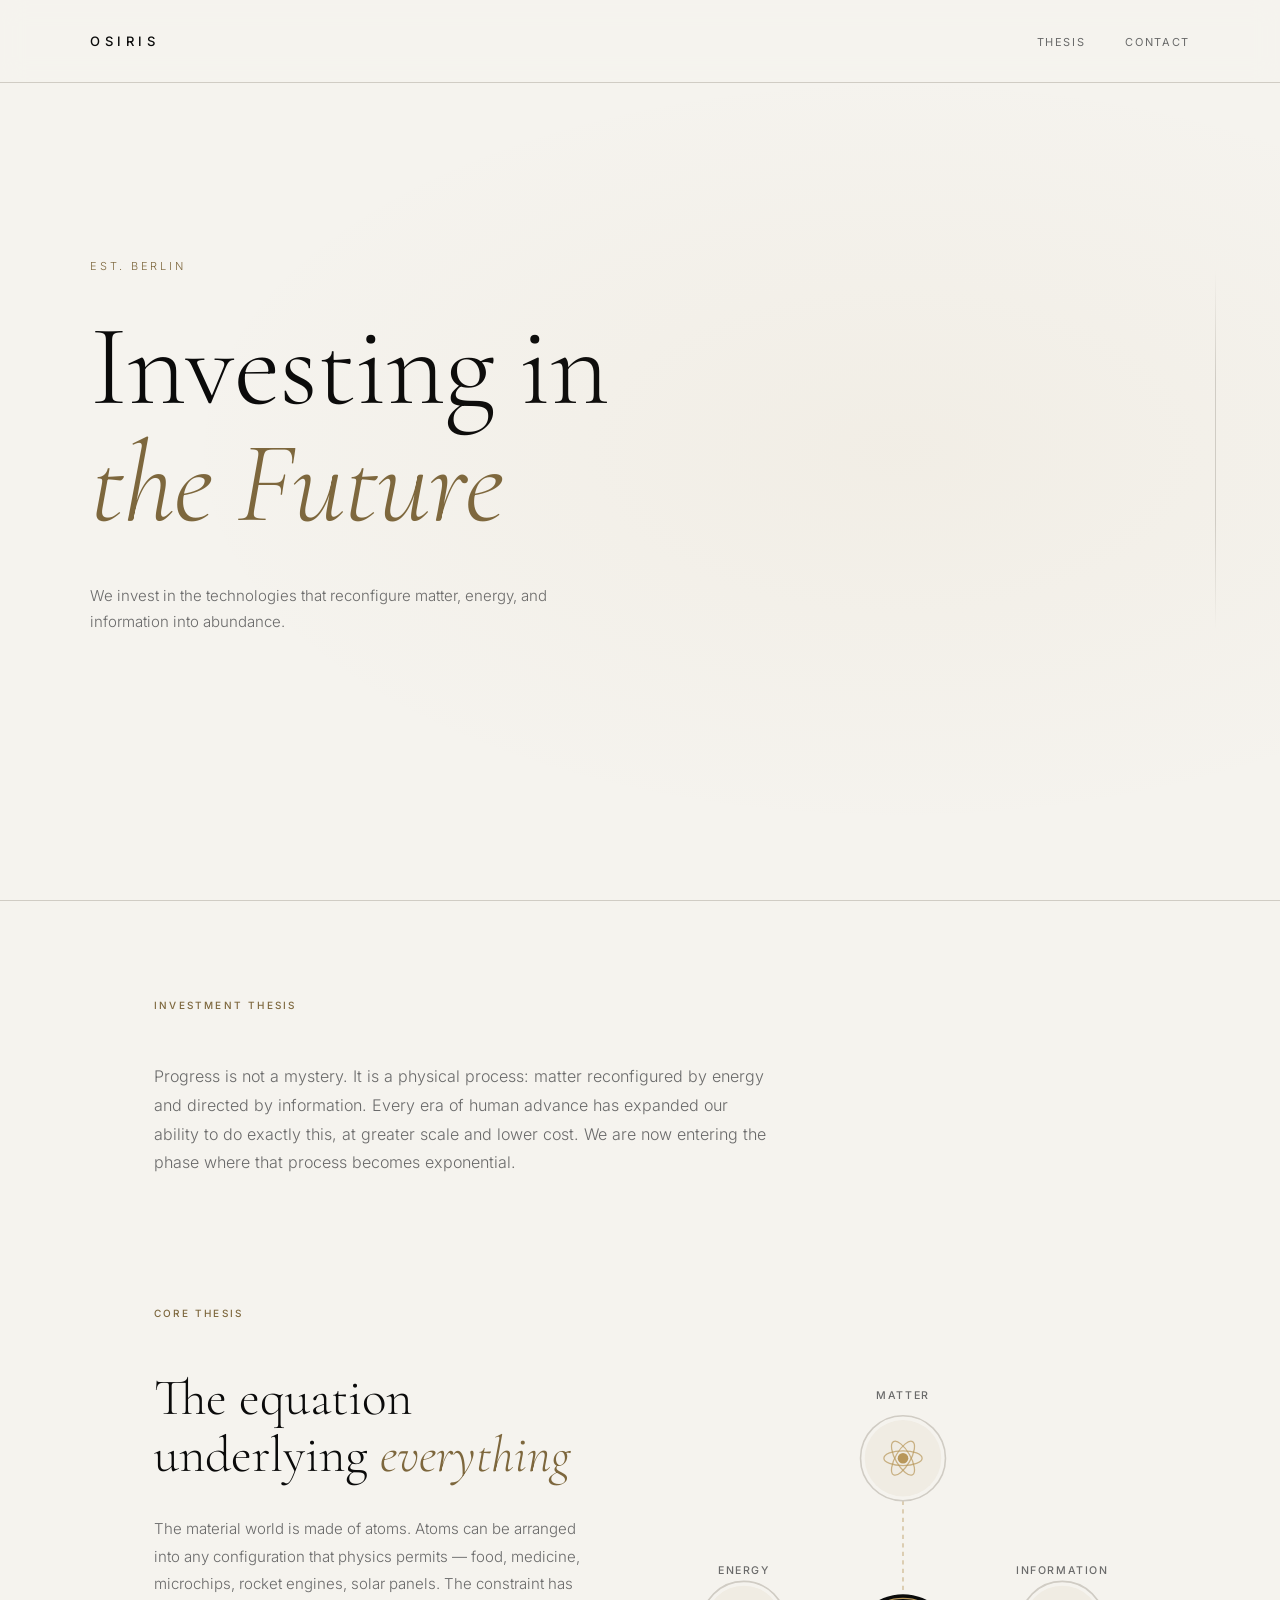
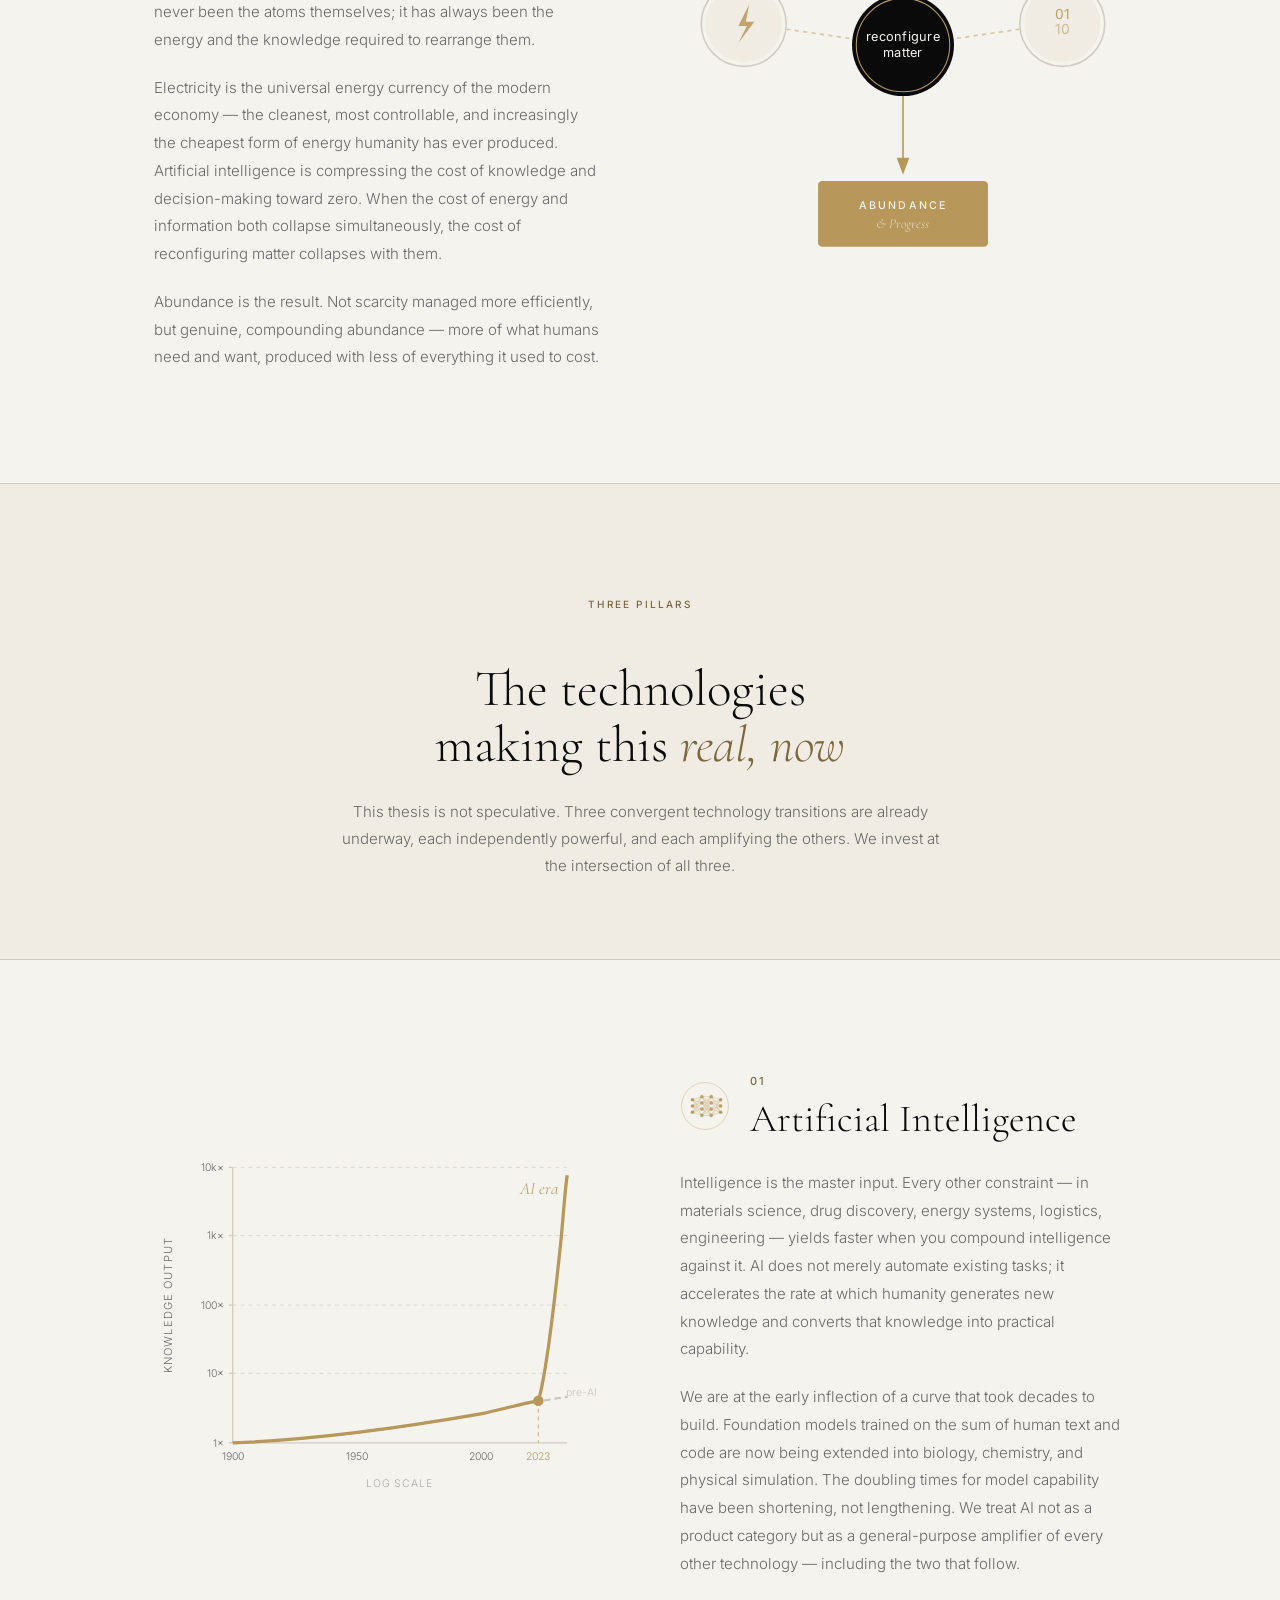
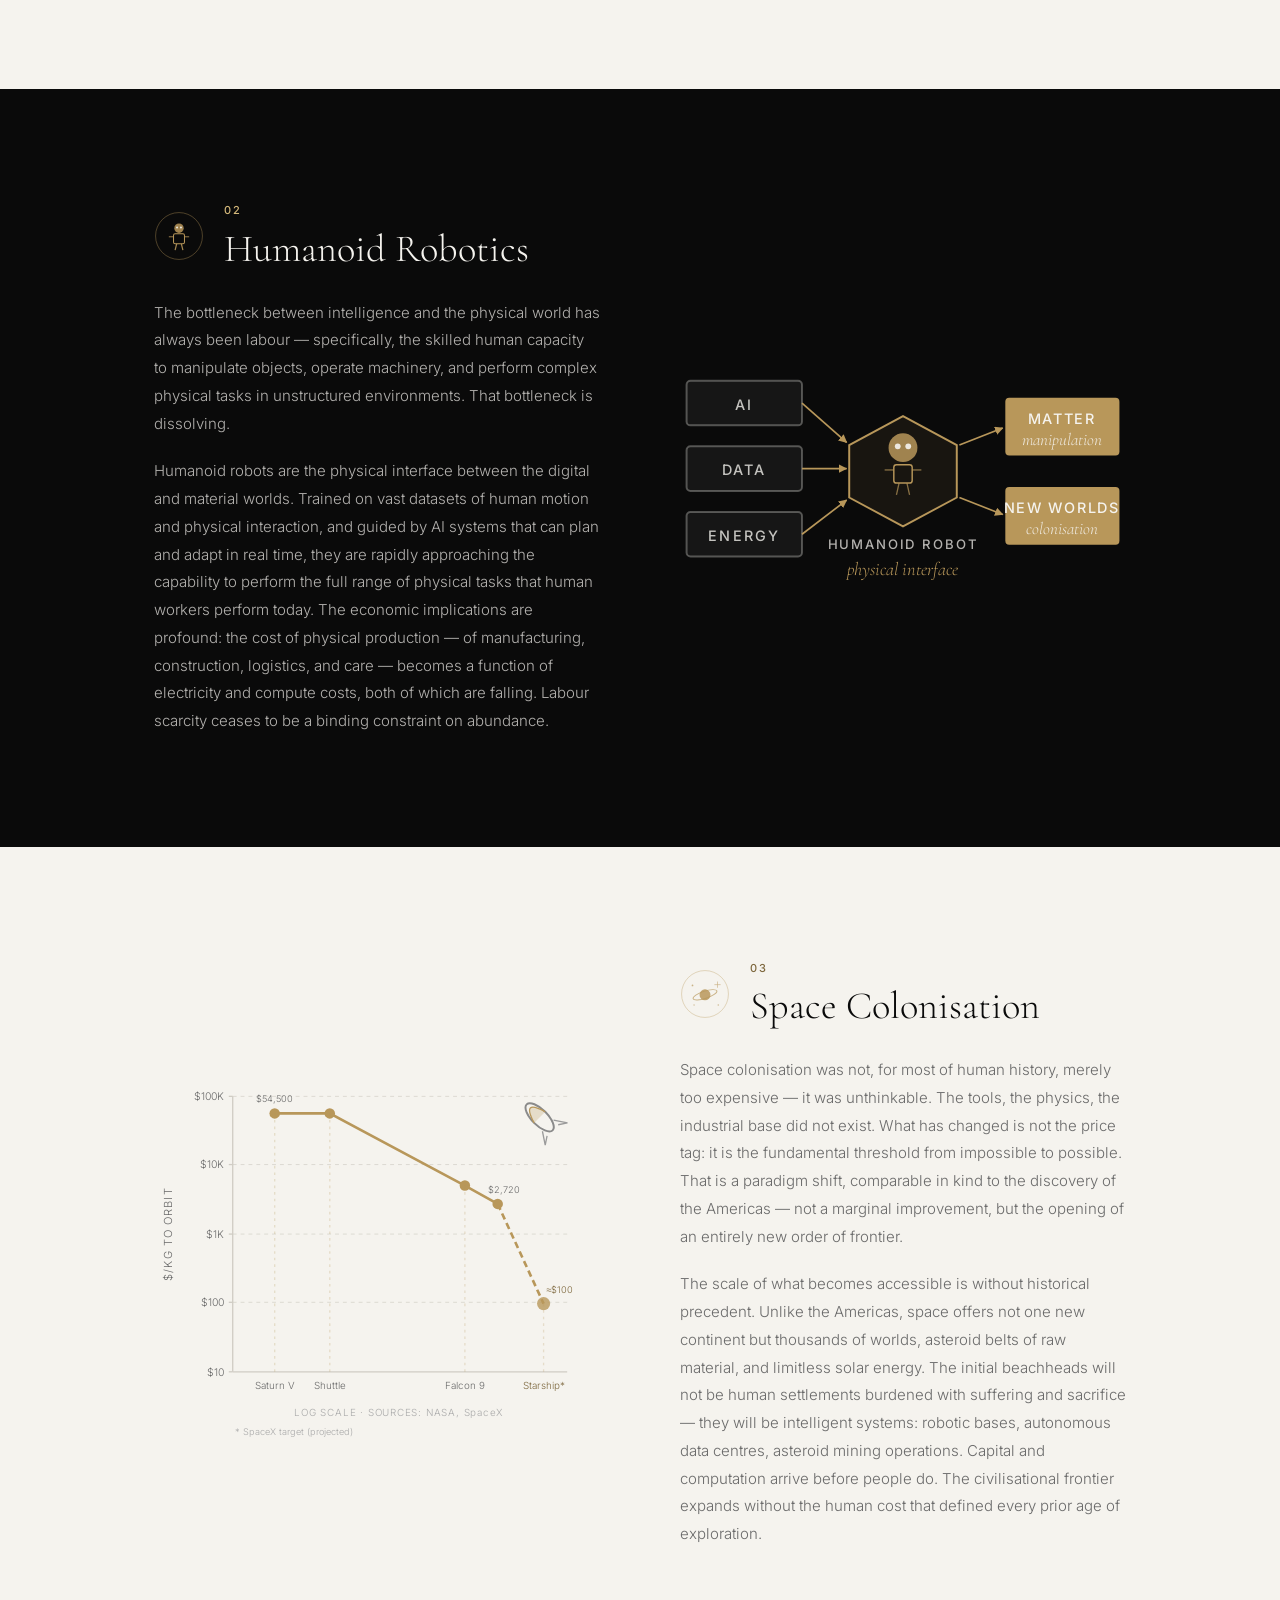
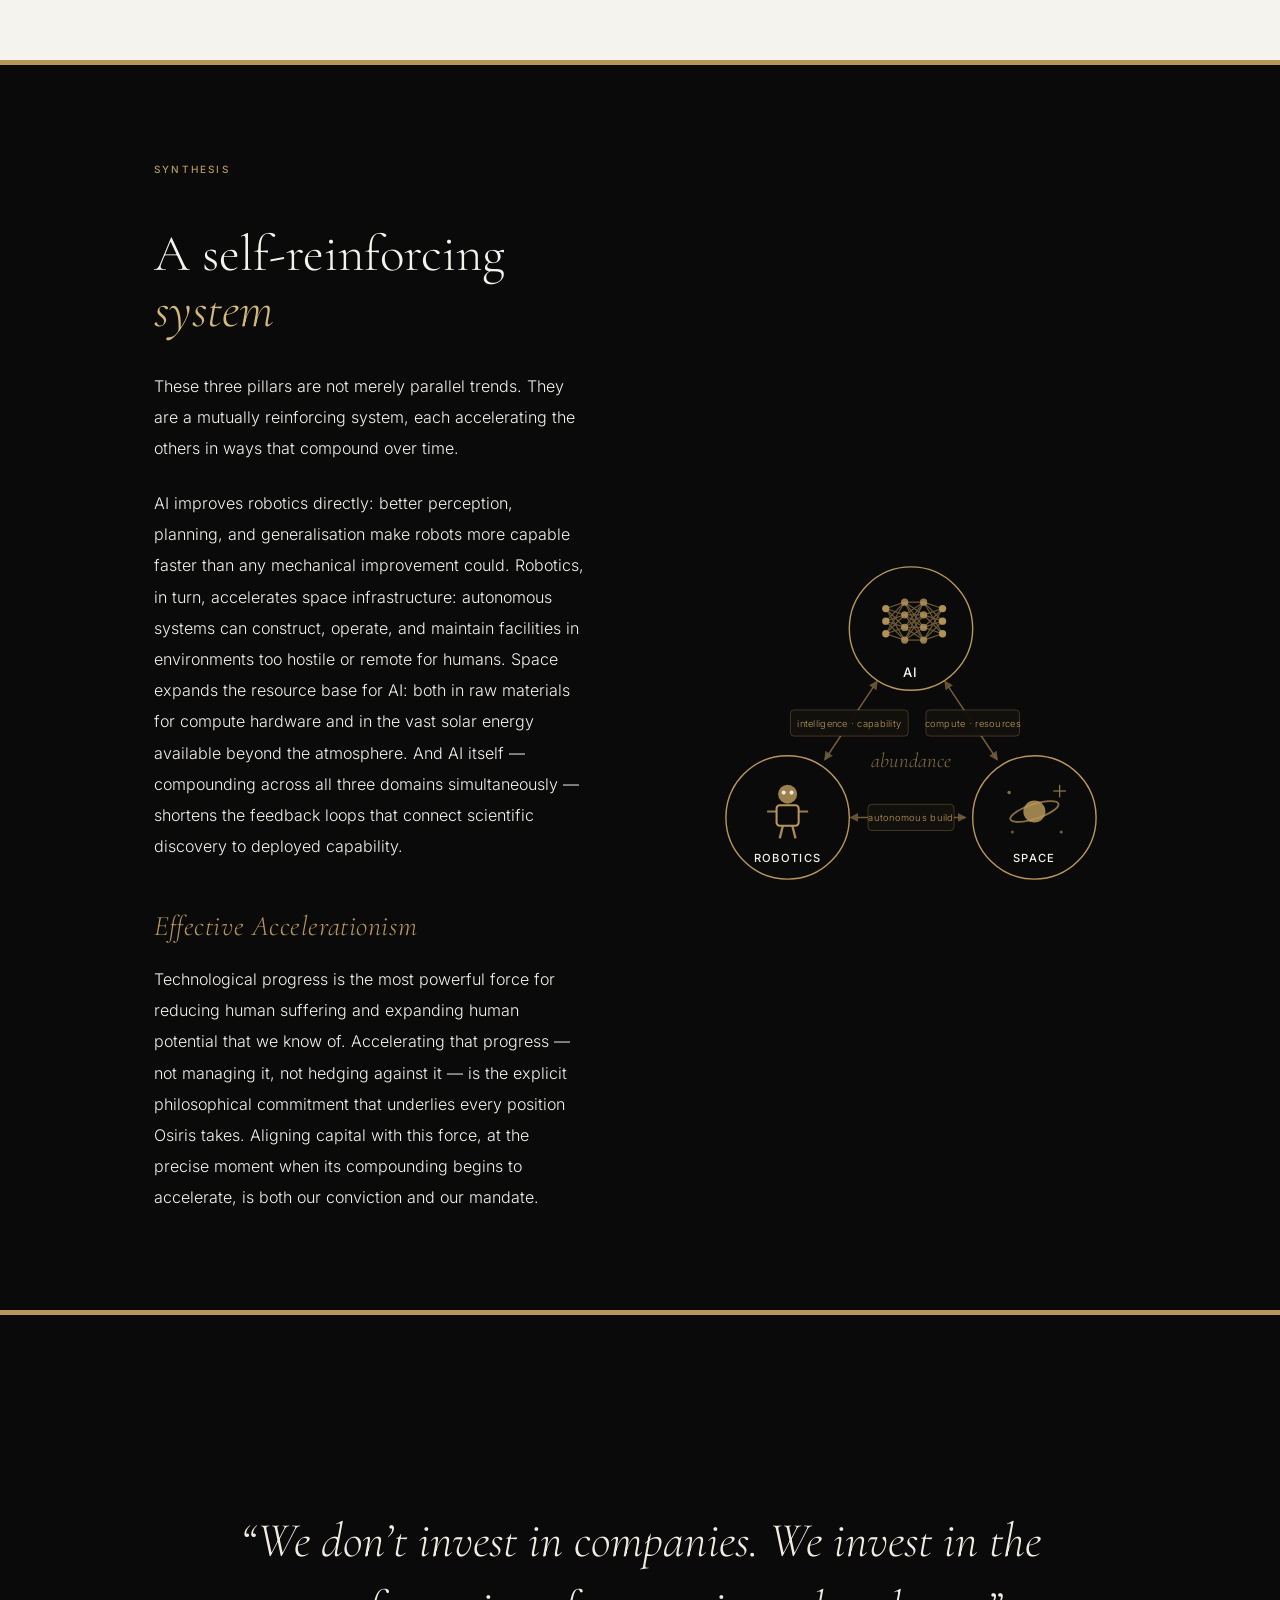
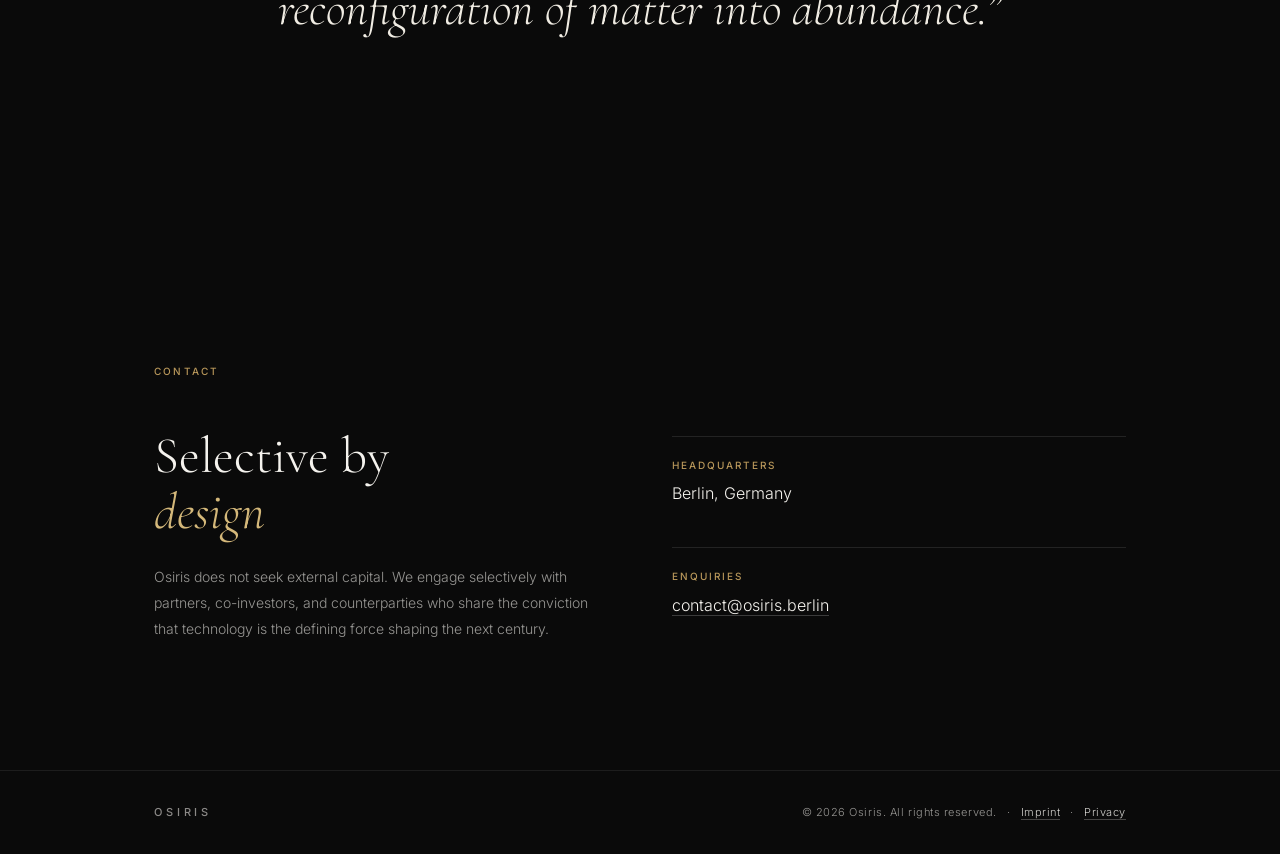
==== index.html @ e2f1dd99 "DRY synthesis/emblem glyphs into shared <symbol>s; gold synthesis content - Define the AI-net, robot" ====
<!DOCTYPE html>
<html lang="en">
<head>
  <meta charset="UTF-8" />
  <meta name="viewport" content="width=device-width, initial-scale=1.0" />
  <title>Osiris — Investing in the Future</title>
  <meta name="description" content="Osiris is a holding company investing in the future of artificial intelligence, space colonisation, and humanoid robotics." />
  <link rel="canonical" href="https://osiris.berlin/" />

  <!-- Social share card (Open Graph + Twitter) -->
  <meta property="og:type" content="website" />
  <meta property="og:site_name" content="Osiris" />
  <meta property="og:title" content="Osiris — Investing in the Future" />
  <meta property="og:description" content="A Berlin holding company investing in the future of artificial intelligence, space colonisation, and humanoid robotics." />
  <meta property="og:url" content="https://osiris.berlin/" />
  <meta property="og:image" content="https://osiris.berlin/og-image.png" />
  <meta property="og:image:width" content="1200" />
  <meta property="og:image:height" content="630" />
  <meta property="og:image:alt" content="Osiris" />
  <meta name="twitter:card" content="summary_large_image" />
  <meta name="twitter:title" content="Osiris — Investing in the Future" />
  <meta name="twitter:description" content="A Berlin holding company investing in the future of artificial intelligence, space colonisation, and humanoid robotics." />
  <meta name="twitter:image" content="https://osiris.berlin/og-image.png" />

  <link rel="preload" as="font" type="font/woff2" href="/fonts/inter-300-normal-latin.woff2" crossorigin />
  <link rel="preload" as="font" type="font/woff2" href="/fonts/cormorant-garamond-300-normal-latin.woff2" crossorigin />
  <link rel="preload" as="font" type="font/woff2" href="/fonts/cormorant-garamond-300-italic-latin.woff2" crossorigin />
  <link rel="stylesheet" href="/fonts.css" />
  <link rel="icon" href="/favicon.ico" sizes="any" />
  <link rel="icon" type="image/png" sizes="32x32" href="/favicon-32x32.png" />
  <link rel="icon" type="image/png" sizes="16x16" href="/favicon-16x16.png" />
  <link rel="apple-touch-icon" href="/apple-touch-icon.png" />
  <link rel="manifest" href="/site.webmanifest" />
  <meta name="theme-color" content="#f5f3ee" />
  <link rel="stylesheet" href="style.css" />
  <link rel="stylesheet" href="thesis.css" />
  <noscript>
    <style>.reveal { opacity: 1 !important; transform: none !important; }</style>
  </noscript>

  <script type="application/ld+json">
  {
    "@context": "https://schema.org",
    "@type": "Organization",
    "name": "Osiris",
    "legalName": "Osiris Berlin Startup Acceleration GmbH",
    "url": "https://osiris.berlin/",
    "logo": "https://osiris.berlin/favicon.png",
    "image": "https://osiris.berlin/og-image.png",
    "description": "A Berlin holding company investing in the future of artificial intelligence, space colonisation, and humanoid robotics.",
    "email": "contact@osiris.berlin",
    "address": {
      "@type": "PostalAddress",
      "streetAddress": "Max-Beer-Str. 11",
      "postalCode": "10119",
      "addressLocality": "Berlin",
      "addressCountry": "DE"
    }
  }
  </script>
</head>
<body>

  <a class="skip-link" href="#main">Skip to content</a>

  <!-- Reusable pillar/synthesis glyphs (single source, referenced via <use>) -->
  <svg width="0" height="0" style="position:absolute" aria-hidden="true" focusable="false">
    <defs>
      <symbol id="glyph-ai" viewBox="0 0 64 64">
        <g stroke="#b8975a" stroke-width="0.8" opacity="0.55">
          <line x1="16" y1="24" x2="28" y2="20"/>
          <line x1="16" y1="24" x2="28" y2="28"/>
          <line x1="16" y1="24" x2="28" y2="36"/>
          <line x1="16" y1="24" x2="28" y2="44"/>
          <line x1="16" y1="32" x2="28" y2="20"/>
          <line x1="16" y1="32" x2="28" y2="28"/>
          <line x1="16" y1="32" x2="28" y2="36"/>
          <line x1="16" y1="32" x2="28" y2="44"/>
          <line x1="16" y1="40" x2="28" y2="20"/>
          <line x1="16" y1="40" x2="28" y2="28"/>
          <line x1="16" y1="40" x2="28" y2="36"/>
          <line x1="16" y1="40" x2="28" y2="44"/>
          <line x1="28" y1="20" x2="40" y2="20"/>
          <line x1="28" y1="20" x2="40" y2="28"/>
          <line x1="28" y1="20" x2="40" y2="36"/>
          <line x1="28" y1="20" x2="40" y2="44"/>
          <line x1="28" y1="28" x2="40" y2="20"/>
          <line x1="28" y1="28" x2="40" y2="28"/>
          <line x1="28" y1="28" x2="40" y2="36"/>
          <line x1="28" y1="28" x2="40" y2="44"/>
          <line x1="28" y1="36" x2="40" y2="20"/>
          <line x1="28" y1="36" x2="40" y2="28"/>
          <line x1="28" y1="36" x2="40" y2="36"/>
          <line x1="28" y1="36" x2="40" y2="44"/>
          <line x1="28" y1="44" x2="40" y2="20"/>
          <line x1="28" y1="44" x2="40" y2="28"/>
          <line x1="28" y1="44" x2="40" y2="36"/>
          <line x1="28" y1="44" x2="40" y2="44"/>
          <line x1="40" y1="20" x2="52" y2="24"/>
          <line x1="40" y1="20" x2="52" y2="32"/>
          <line x1="40" y1="20" x2="52" y2="40"/>
          <line x1="40" y1="28" x2="52" y2="24"/>
          <line x1="40" y1="28" x2="52" y2="32"/>
          <line x1="40" y1="28" x2="52" y2="40"/>
          <line x1="40" y1="36" x2="52" y2="24"/>
          <line x1="40" y1="36" x2="52" y2="32"/>
          <line x1="40" y1="36" x2="52" y2="40"/>
          <line x1="40" y1="44" x2="52" y2="24"/>
          <line x1="40" y1="44" x2="52" y2="32"/>
          <line x1="40" y1="44" x2="52" y2="40"/>
        </g>
        <circle cx="16" cy="24" r="2.3" fill="#b8975a" opacity="0.95"/>
        <circle cx="16" cy="32" r="2.3" fill="#b8975a" opacity="0.95"/>
        <circle cx="16" cy="40" r="2.3" fill="#b8975a" opacity="0.95"/>
        <circle cx="28" cy="20" r="2.3" fill="#b8975a" opacity="0.8"/>
        <circle cx="28" cy="28" r="2.3" fill="#b8975a" opacity="0.8"/>
        <circle cx="28" cy="36" r="2.3" fill="#b8975a" opacity="0.8"/>
        <circle cx="28" cy="44" r="2.3" fill="#b8975a" opacity="0.8"/>
        <circle cx="40" cy="20" r="2.3" fill="#b8975a" opacity="0.8"/>
        <circle cx="40" cy="28" r="2.3" fill="#b8975a" opacity="0.8"/>
        <circle cx="40" cy="36" r="2.3" fill="#b8975a" opacity="0.8"/>
        <circle cx="40" cy="44" r="2.3" fill="#b8975a" opacity="0.8"/>
        <circle cx="52" cy="24" r="2.3" fill="#b8975a" opacity="0.95"/>
        <circle cx="52" cy="32" r="2.3" fill="#b8975a" opacity="0.95"/>
        <circle cx="52" cy="40" r="2.3" fill="#b8975a" opacity="0.95"/>
      </symbol>
      <symbol id="glyph-robot" viewBox="0 0 64 64">
        <circle cx="32" cy="22" r="6" fill="#b8975a" opacity="0.85"/>
        <circle cx="29.5" cy="21" r="1.3" fill="#f5f3ee" opacity="0.9"/>
        <circle cx="34.5" cy="21" r="1.3" fill="#f5f3ee" opacity="0.9"/>
        <rect x="25" y="29" width="14" height="13" rx="2" fill="none" stroke="#b8975a" stroke-width="1.3"/>
        <line x1="25" y1="33" x2="19" y2="33" stroke="#b8975a" stroke-width="1.3" opacity="0.8"/>
        <line x1="39" y1="33" x2="45" y2="33" stroke="#b8975a" stroke-width="1.3" opacity="0.8"/>
        <line x1="29" y1="42" x2="27" y2="50" stroke="#b8975a" stroke-width="1.5" opacity="0.9"/>
        <line x1="35" y1="42" x2="37" y2="50" stroke="#b8975a" stroke-width="1.5" opacity="0.9"/>
      </symbol>
      <symbol id="glyph-space" viewBox="0 0 64 64">
        <circle cx="32" cy="33" r="7" fill="#b8975a" opacity="0.85"/>
        <ellipse cx="32" cy="33" rx="16" ry="4.6" fill="none" stroke="#b8975a" stroke-width="1.2" opacity="0.7" transform="rotate(-18 32 33)"/>
        <circle cx="16" cy="21" r="1.1" fill="#b8975a" opacity="0.7"/>
        <circle cx="49" cy="46" r="1" fill="#b8975a" opacity="0.6"/>
        <circle cx="18" cy="46" r="1" fill="#b8975a" opacity="0.55"/>
        <g stroke="#b8975a" stroke-width="0.8" opacity="0.75">
          <line x1="48" y1="16" x2="48" y2="24"/>
          <line x1="44" y1="20" x2="52" y2="20"/>
        </g>
      </symbol>
    </defs>
  </svg>

  <header class="site-header">
    <nav class="nav">
      <div class="nav-logo">
        <span class="logo-text">OSIRIS</span>
      </div>
      <button type="button" class="nav-toggle" aria-label="Toggle menu" aria-controls="nav-menu" aria-expanded="false">
        <span class="nav-toggle-bar"></span>
        <span class="nav-toggle-bar"></span>
      </button>
      <ul class="nav-links" id="nav-menu">
        <li><a href="#thesis">Thesis</a></li>
        <li><a href="#contact">Contact</a></li>
      </ul>
    </nav>
  </header>

  <main id="main">

    <section class="hero">
      <div class="hero-inner">
        <p class="hero-eyebrow">Est. Berlin</p>
        <h1 class="hero-headline">
          Investing in<br />
          <em>the Future</em>
        </h1>
        <p class="hero-sub">
          We invest in the technologies that reconfigure matter, energy, and information into abundance.
        </p>
      </div>
      <div class="hero-line"></div>
    </section>

    <!-- ── Investment Thesis ───────────────────────────────────────── -->

    <section class="th-section-header" id="thesis">
      <div class="container">
        <div class="section-label">Investment Thesis</div>
        <p class="th-section-header-sub">
          Progress is not a mystery. It is a physical process: matter reconfigured
          by energy and directed by information. Every era of human advance
          has expanded our ability to do exactly this, at greater scale and lower cost.
          We are now entering the phase where that process becomes exponential.
        </p>
      </div>
    </section>

    <section class="th-intro">
      <div class="container">
        <div class="th-intro-grid">

          <div class="th-text-col">
            <div class="section-label">Core Thesis</div>
            <h2 class="th-h2">The equation<br />underlying <em>everything</em></h2>
            <p>
              The material world is made of atoms. Atoms can be arranged into any
              configuration that physics permits — food, medicine, microchips,
              rocket engines, solar panels. The constraint has never been the atoms
              themselves; it has always been the energy and the knowledge required
              to rearrange them.
            </p>
            <p>
              Electricity is the universal energy currency of the modern economy —
              the cleanest, most controllable, and increasingly the cheapest form
              of energy humanity has ever produced. Artificial intelligence is
              compressing the cost of knowledge and decision-making toward zero.
              When the cost of energy and information both collapse simultaneously,
              the cost of reconfiguring matter collapses with them.
            </p>
            <p>
              Abundance is the result. Not scarcity managed more efficiently, but
              genuine, compounding abundance — more of what humans need and want,
              produced with less of everything it used to cost.
            </p>
          </div>

          <div class="th-diagram-col">
            <div class="th-diagram reveal">
              <svg viewBox="0 -14 420 474" xmlns="http://www.w3.org/2000/svg" role="img" aria-label="Matter, Energy, and Information converging into Abundance">

                <text x="210" y="-2" text-anchor="middle" font-family="Inter, sans-serif" font-size="10" font-weight="500" letter-spacing="0.15em" fill="#6a6a6a">MATTER</text>
                <text x="60"  y="163" text-anchor="middle" font-family="Inter, sans-serif" font-size="10" font-weight="500" letter-spacing="0.15em" fill="#6a6a6a">ENERGY</text>
                <text x="360" y="163" text-anchor="middle" font-family="Inter, sans-serif" font-size="10" font-weight="500" letter-spacing="0.15em" fill="#6a6a6a">INFORMATION</text>

                <line x1="210" y1="94"  x2="210" y2="182" stroke="#b8975a" stroke-width="1.5" stroke-dasharray="4 4" opacity="0.5"/>
                <line x1="100" y1="215" x2="162" y2="224" stroke="#b8975a" stroke-width="1.5" stroke-dasharray="4 4" opacity="0.5"/>
                <line x1="320" y1="215" x2="258" y2="224" stroke="#b8975a" stroke-width="1.5" stroke-dasharray="4 4" opacity="0.5"/>
                <line x1="210" y1="278" x2="210" y2="340" stroke="#b8975a" stroke-width="1.5"/>
                <polygon points="210,352 204,336 216,336" fill="#b8975a"/>

                <circle cx="210" cy="54" r="40" fill="none" stroke="#d0ccc4" stroke-width="1.5"/>
                <circle cx="210" cy="54" r="36" fill="#f0ece3"/>
                <circle cx="210" cy="54" r="5"  fill="#b8975a"/>
                <ellipse cx="210" cy="54" rx="18" ry="7" fill="none" stroke="#b8975a" stroke-width="1.2" opacity="0.7"/>
                <ellipse cx="210" cy="54" rx="18" ry="7" fill="none" stroke="#b8975a" stroke-width="1.2" opacity="0.7" transform="rotate(60 210 54)"/>
                <ellipse cx="210" cy="54" rx="18" ry="7" fill="none" stroke="#b8975a" stroke-width="1.2" opacity="0.7" transform="rotate(120 210 54)"/>

                <circle cx="60" cy="210" r="40" fill="none" stroke="#d0ccc4" stroke-width="1.5"/>
                <circle cx="60" cy="210" r="36" fill="#f0ece3"/>
                <polygon points="65,192 55,212 63,212 55,228 70,208 62,208" fill="#b8975a" opacity="0.85"/>

                <circle cx="360" cy="210" r="40" fill="none" stroke="#d0ccc4" stroke-width="1.5"/>
                <circle cx="360" cy="210" r="36" fill="#f0ece3"/>
                <text x="360" y="205" text-anchor="middle" font-family="Inter, monospace" font-size="13" fill="#b8975a" font-weight="400" opacity="0.9">01</text>
                <text x="360" y="220" text-anchor="middle" font-family="Inter, monospace" font-size="13" fill="#b8975a" font-weight="400" opacity="0.6">10</text>

                <circle cx="210" cy="230" r="48" fill="#0a0a0a"/>
                <circle cx="210" cy="230" r="44" fill="none" stroke="#b8975a" stroke-width="1"/>
                <text x="210" y="226" text-anchor="middle" font-family="Inter, sans-serif" font-size="12" font-weight="400" letter-spacing="0.02em" fill="#f5f3ee">reconfigure</text>
                <text x="210" y="241" text-anchor="middle" font-family="Inter, sans-serif" font-size="12" font-weight="400" letter-spacing="0.02em" fill="#f5f3ee">matter</text>

                <rect x="130" y="358" width="160" height="62" rx="4" fill="#b8975a"/>
                <text x="210" y="384" text-anchor="middle" font-family="Inter, sans-serif" font-size="10" font-weight="500" letter-spacing="0.2em" fill="#f5f3ee">ABUNDANCE</text>
                <text x="210" y="402" text-anchor="middle" font-family="Cormorant Garamond, Georgia, serif" font-size="13" fill="rgba(245,243,238,0.75)" font-style="italic">&amp; Progress</text>
              </svg>
            </div>
          </div>

        </div>
      </div>
    </section>

    <section class="th-pillars-intro">
      <div class="container">
        <div class="section-label">Three Pillars</div>
        <h2 class="th-h2-center">The technologies<br />making this <em>real, now</em></h2>
        <p class="th-pillars-sub">
          This thesis is not speculative. Three convergent technology transitions
          are already underway, each independently powerful, and each amplifying
          the others. We invest at the intersection of all three.
        </p>
      </div>
    </section>

    <!-- ── Pillar 01: AI ──────────────────────────────────────────── -->
    <section class="th-pillar th-pillar--light">
      <div class="container">
        <div class="th-pillar-grid">

          <div class="th-pillar-diagram reveal">
            <svg viewBox="0 0 340 300" xmlns="http://www.w3.org/2000/svg" role="img"
                 aria-label="Log-scale chart showing step-change in knowledge output at AI inflection">

              <line x1="60" y1="30"  x2="60"  y2="240" stroke="#d0ccc4" stroke-width="1"/>
              <line x1="60" y1="240" x2="315" y2="240" stroke="#d0ccc4" stroke-width="1"/>
              <line x1="60" y1="187" x2="315" y2="187" stroke="#d0ccc4" stroke-width="0.5" stroke-dasharray="3 3"/>
              <line x1="60" y1="135" x2="315" y2="135" stroke="#d0ccc4" stroke-width="0.5" stroke-dasharray="3 3"/>
              <line x1="60" y1="82"  x2="315" y2="82"  stroke="#d0ccc4" stroke-width="0.5" stroke-dasharray="3 3"/>
              <line x1="60" y1="30"  x2="315" y2="30"  stroke="#d0ccc4" stroke-width="0.5" stroke-dasharray="3 3"/>

              <line x1="57" y1="240" x2="60" y2="240" stroke="#d0ccc4" stroke-width="1"/>
              <line x1="57" y1="187" x2="60" y2="187" stroke="#d0ccc4" stroke-width="1"/>
              <line x1="57" y1="135" x2="60" y2="135" stroke="#d0ccc4" stroke-width="1"/>
              <line x1="57" y1="82"  x2="60" y2="82"  stroke="#d0ccc4" stroke-width="1"/>
              <line x1="57" y1="30"  x2="60" y2="30"  stroke="#d0ccc4" stroke-width="1"/>

              <text x="53" y="243" text-anchor="end" font-family="Inter, sans-serif" font-size="8" fill="#6a6a6a">1&#215;</text>
              <text x="53" y="190" text-anchor="end" font-family="Inter, sans-serif" font-size="8" fill="#6a6a6a">10&#215;</text>
              <text x="53" y="138" text-anchor="end" font-family="Inter, sans-serif" font-size="8" fill="#6a6a6a">100&#215;</text>
              <text x="53" y="85"  text-anchor="end" font-family="Inter, sans-serif" font-size="8" fill="#6a6a6a">1k&#215;</text>
              <text x="53" y="33"  text-anchor="end" font-family="Inter, sans-serif" font-size="8" fill="#6a6a6a">10k&#215;</text>

              <text x="14" y="135" text-anchor="middle" font-family="Inter, sans-serif" font-size="8.5" fill="#6a6a6a"
                    letter-spacing="0.1em" transform="rotate(-90 14 135)">KNOWLEDGE OUTPUT</text>
              <text x="187" y="274" text-anchor="middle" font-family="Inter, sans-serif" font-size="8" fill="#aaa" letter-spacing="0.08em">LOG SCALE</text>

              <text x="60"  y="253" text-anchor="middle" font-family="Inter, sans-serif" font-size="8" fill="#6a6a6a">1900</text>
              <text x="155" y="253" text-anchor="middle" font-family="Inter, sans-serif" font-size="8" fill="#6a6a6a">1950</text>
              <text x="249" y="253" text-anchor="middle" font-family="Inter, sans-serif" font-size="8" fill="#6a6a6a">2000</text>
              <text x="293" y="253" text-anchor="middle" font-family="Inter, sans-serif" font-size="8" fill="#b8975a">2023</text>

              <path d="M60,240 C120,238 180,230 249,218 C268,214 280,210 315,205"
                    fill="none" stroke="#c8c4bc" stroke-width="1.5" stroke-dasharray="5 3"/>
              <text x="338" y="204" text-anchor="end" font-family="Inter, sans-serif" font-size="8" fill="#c8c4bc">pre-AI</text>

              <path d="M60,240 C120,238 180,230 249,218 C268,214 280,210 293,208
                        C297,195 303,155 310,88 C312,68 313,50 315,36"
                    fill="none" stroke="#b8975a" stroke-width="2.5"/>

              <circle cx="293" cy="208" r="4" fill="#b8975a"/>
              <line x1="293" y1="208" x2="293" y2="240" stroke="#b8975a" stroke-width="1" stroke-dasharray="3 3" opacity="0.6"/>

              <text x="308" y="50" text-anchor="end" font-family="Cormorant Garamond, Georgia, serif"
                    font-size="13" fill="#b8975a" font-style="italic">AI era</text>
            </svg>
          </div>

          <div class="th-pillar-text">
            <div class="th-pillar-head">
            <svg class="th-pillar-emblem" viewBox="0 0 64 64" xmlns="http://www.w3.org/2000/svg" aria-hidden="true">
              <circle cx="32" cy="32" r="30" fill="none" stroke="#b8975a" stroke-width="1" opacity="0.45"/>
              <use href="#glyph-ai" width="64" height="64"/>
            </svg>
            <div class="th-pillar-idtext">
              <span class="th-pillar-num">01</span>
              <h3 class="th-h3">Artificial Intelligence</h3>
            </div>
            </div>
            <p>
              Intelligence is the master input. Every other constraint — in materials
              science, drug discovery, energy systems, logistics, engineering — yields
              faster when you compound intelligence against it. AI does not merely
              automate existing tasks; it accelerates the rate at which humanity
              generates new knowledge and converts that knowledge into practical capability.
            </p>
            <p>
              We are at the early inflection of a curve that took decades to build.
              Foundation models trained on the sum of human text and code are now being
              extended into biology, chemistry, and physical simulation. The doubling
              times for model capability have been shortening, not lengthening.
              We treat AI not as a product category but as a general-purpose amplifier
              of every other technology — including the two that follow.
            </p>
          </div>

        </div>
      </div>
    </section>

    <!-- ── Pillar 02: Robotics ──────────────────── -->
    <section class="th-pillar th-pillar--dark">
      <div class="container">
        <div class="th-pillar-grid th-pillar-grid--reversed">

          <div class="th-pillar-text">
            <div class="th-pillar-head">
            <svg class="th-pillar-emblem" viewBox="0 0 64 64" xmlns="http://www.w3.org/2000/svg" aria-hidden="true">
              <circle cx="32" cy="32" r="30" fill="none" stroke="#b8975a" stroke-width="1" opacity="0.5"/>
              <use href="#glyph-robot" width="64" height="64"/>
            </svg>
            <div class="th-pillar-idtext">
              <span class="th-pillar-num th-pillar-num--light">02</span>
              <h3 class="th-h3 th-h3--light">Humanoid Robotics</h3>
            </div>
            </div>
            <p class="th-p--light">
              The bottleneck between intelligence and the physical world has always
              been labour &mdash; specifically, the skilled human capacity to manipulate
              objects, operate machinery, and perform complex physical tasks in
              unstructured environments. That bottleneck is dissolving.
            </p>
            <p class="th-p--light">
              Humanoid robots are the physical interface between the digital and
              material worlds. Trained on vast datasets of human motion and
              physical interaction, and guided by AI systems that can plan and adapt
              in real time, they are rapidly approaching the capability to perform
              the full range of physical tasks that human workers perform today.
              The economic implications are profound: the cost of physical production &mdash;
              of manufacturing, construction, logistics, and care &mdash; becomes a function
              of electricity and compute costs, both of which are falling. Labour
              scarcity ceases to be a binding constraint on abundance.
            </p>
          </div>

          <div class="th-pillar-diagram reveal">
            <svg viewBox="0 0 340 280" xmlns="http://www.w3.org/2000/svg" role="img"
                 aria-label="AI, Data, and Energy inputs flowing through humanoid robot to Matter manipulation and New Worlds outputs">
              <defs>
                <marker id="arr-rob" markerWidth="5" markerHeight="5" refX="4.5" refY="2.5" orient="auto">
                  <path d="M0,0 L5,2.5 L0,5 Z" fill="#b8975a"/>
                </marker>
              </defs>

              <rect x="5" y="73"  width="88" height="34" rx="3" fill="rgba(245,243,238,0.05)" stroke="rgba(245,243,238,0.3)" stroke-width="1.5"/>
              <text x="49" y="95" text-anchor="middle" font-family="Inter, sans-serif" font-size="11" font-weight="500" letter-spacing="0.15em" fill="rgba(245,243,238,0.78)">AI</text>

              <rect x="5" y="123" width="88" height="34" rx="3" fill="rgba(245,243,238,0.05)" stroke="rgba(245,243,238,0.3)" stroke-width="1.5"/>
              <text x="49" y="145" text-anchor="middle" font-family="Inter, sans-serif" font-size="11" font-weight="500" letter-spacing="0.15em" fill="rgba(245,243,238,0.78)">DATA</text>

              <rect x="5" y="173" width="88" height="34" rx="3" fill="rgba(245,243,238,0.05)" stroke="rgba(245,243,238,0.3)" stroke-width="1.5"/>
              <text x="49" y="195" text-anchor="middle" font-family="Inter, sans-serif" font-size="11" font-weight="500" letter-spacing="0.15em" fill="rgba(245,243,238,0.78)">ENERGY</text>

              <polygon points="170,100 211,122 211,162 170,184 129,162 129,122"
                       fill="rgba(184,151,90,0.08)" stroke="#b8975a" stroke-width="1.5"/>

              <circle cx="170" cy="124" r="11" fill="#b8975a" opacity="0.85"/>
              <circle cx="166" cy="123" r="2.2" fill="#f5f3ee" opacity="0.9"/>
              <circle cx="174" cy="123" r="2.2" fill="#f5f3ee" opacity="0.9"/>
              <rect x="163" y="137" width="14" height="14" rx="2" fill="none" stroke="#b8975a" stroke-width="1.1"/>
              <line x1="163" y1="141" x2="156" y2="141" stroke="#b8975a" stroke-width="1" opacity="0.7"/>
              <line x1="177" y1="141" x2="184" y2="141" stroke="#b8975a" stroke-width="1" opacity="0.7"/>
              <line x1="167" y1="151" x2="165" y2="160" stroke="#b8975a" stroke-width="1" opacity="0.7"/>
              <line x1="173" y1="151" x2="175" y2="160" stroke="#b8975a" stroke-width="1" opacity="0.7"/>

              <text x="170" y="201" text-anchor="middle" font-family="Inter, sans-serif" font-size="10" font-weight="500" letter-spacing="0.14em" fill="rgba(245,243,238,0.72)">HUMANOID ROBOT</text>
              <text x="170" y="221" text-anchor="middle" font-family="Cormorant Garamond, Georgia, serif" font-size="14" fill="#b8975a" font-style="italic">physical interface</text>

              <line x1="93" y1="90" x2="127" y2="120" stroke="#b8975a" stroke-width="1.3" marker-end="url(#arr-rob)"/>
              <line x1="93" y1="140" x2="127" y2="140" stroke="#b8975a" stroke-width="1.3" marker-end="url(#arr-rob)"/>
              <line x1="93" y1="190" x2="127" y2="164" stroke="#b8975a" stroke-width="1.3" marker-end="url(#arr-rob)"/>

              <rect x="248" y="86"  width="87" height="44" rx="3" fill="#b8975a"/>
              <text x="291" y="106" text-anchor="middle" font-family="Inter, sans-serif" font-size="11" font-weight="500" letter-spacing="0.12em" fill="#f5f3ee">MATTER</text>
              <text x="291" y="122" text-anchor="middle" font-family="Cormorant Garamond, Georgia, serif" font-size="13" fill="rgba(245,243,238,0.9)" font-style="italic">manipulation</text>

              <rect x="248" y="154" width="87" height="44" rx="3" fill="#b8975a"/>
              <text x="291" y="174" text-anchor="middle" font-family="Inter, sans-serif" font-size="11" font-weight="500" letter-spacing="0.12em" fill="#f5f3ee">NEW WORLDS</text>
              <text x="291" y="190" text-anchor="middle" font-family="Cormorant Garamond, Georgia, serif" font-size="13" fill="rgba(245,243,238,0.9)" font-style="italic">colonisation</text>

              <line x1="213" y1="122" x2="246" y2="109" stroke="#b8975a" stroke-width="1.3" marker-end="url(#arr-rob)"/>
              <line x1="213" y1="162" x2="246" y2="175" stroke="#b8975a" stroke-width="1.3" marker-end="url(#arr-rob)"/>
            </svg>
          </div>

        </div>
      </div>
    </section>

    <!-- ── Pillar 03: Space ────────────────────── -->
    <section class="th-pillar th-pillar--light">
      <div class="container">
        <div class="th-pillar-grid">

          <div class="th-pillar-diagram reveal">
            <svg viewBox="0 0 340 300" xmlns="http://www.w3.org/2000/svg" role="img"
                 aria-label="Log-scale chart of cost-to-orbit from Saturn V to Starship">

              <line x1="60" y1="30"  x2="60"  y2="240" stroke="#d0ccc4" stroke-width="1"/>
              <line x1="60" y1="240" x2="315" y2="240" stroke="#d0ccc4" stroke-width="1"/>
              <line x1="60" y1="187" x2="315" y2="187" stroke="#d0ccc4" stroke-width="0.5" stroke-dasharray="3 3"/>
              <line x1="60" y1="135" x2="315" y2="135" stroke="#d0ccc4" stroke-width="0.5" stroke-dasharray="3 3"/>
              <line x1="60" y1="82"  x2="315" y2="82"  stroke="#d0ccc4" stroke-width="0.5" stroke-dasharray="3 3"/>
              <line x1="60" y1="30"  x2="315" y2="30"  stroke="#d0ccc4" stroke-width="0.5" stroke-dasharray="3 3"/>

              <line x1="57" y1="240" x2="60" y2="240" stroke="#d0ccc4" stroke-width="1"/>
              <line x1="57" y1="187" x2="60" y2="187" stroke="#d0ccc4" stroke-width="1"/>
              <line x1="57" y1="135" x2="60" y2="135" stroke="#d0ccc4" stroke-width="1"/>
              <line x1="57" y1="82"  x2="60" y2="82"  stroke="#d0ccc4" stroke-width="1"/>
              <line x1="57" y1="30"  x2="60" y2="30"  stroke="#d0ccc4" stroke-width="1"/>

              <text x="53" y="243" text-anchor="end" font-family="Inter, sans-serif" font-size="8" fill="#6a6a6a">$10</text>
              <text x="53" y="190" text-anchor="end" font-family="Inter, sans-serif" font-size="8" fill="#6a6a6a">$100</text>
              <text x="53" y="138" text-anchor="end" font-family="Inter, sans-serif" font-size="8" fill="#6a6a6a">$1K</text>
              <text x="53" y="85"  text-anchor="end" font-family="Inter, sans-serif" font-size="8" fill="#6a6a6a">$10K</text>
              <text x="53" y="33"  text-anchor="end" font-family="Inter, sans-serif" font-size="8" fill="#6a6a6a">$100K</text>

              <text x="14" y="135" text-anchor="middle" font-family="Inter, sans-serif" font-size="8.5"
                    fill="#6a6a6a" letter-spacing="0.1em" transform="rotate(-90 14 135)">$/KG TO ORBIT</text>
              <text x="187" y="274" text-anchor="middle" font-family="Inter, sans-serif" font-size="7.5"
                    fill="#aaa" letter-spacing="0.08em">LOG SCALE &#xB7; SOURCES: NASA, SpaceX</text>

              <polyline points="92,43 134,43 237,98 262,112"
                        fill="none" stroke="#b8975a" stroke-width="2"/>
              <line x1="262" y1="112" x2="297" y2="188"
                    stroke="#b8975a" stroke-width="2" stroke-dasharray="5 3"/>

              <circle cx="92"  cy="43"  r="4" fill="#b8975a"/>
              <circle cx="134" cy="43"  r="4" fill="#b8975a"/>
              <circle cx="237" cy="98"  r="4" fill="#b8975a"/>
              <circle cx="262" cy="112" r="4" fill="#b8975a"/>
              <circle cx="297" cy="188" r="5" fill="#b8975a" opacity="0.8"/>

              <line x1="92"  y1="43"  x2="92"  y2="240" stroke="rgba(184,151,90,0.25)" stroke-width="1" stroke-dasharray="2 3"/>
              <line x1="134" y1="43"  x2="134" y2="240" stroke="rgba(184,151,90,0.25)" stroke-width="1" stroke-dasharray="2 3"/>
              <line x1="237" y1="98"  x2="237" y2="240" stroke="rgba(184,151,90,0.25)" stroke-width="1" stroke-dasharray="2 3"/>
              <line x1="297" y1="188" x2="297" y2="240" stroke="rgba(184,151,90,0.25)" stroke-width="1" stroke-dasharray="2 3"/>

              <text x="92"  y="253" text-anchor="middle" font-family="Inter, sans-serif" font-size="7.5" fill="#6a6a6a">Saturn V</text>
              <text x="134" y="253" text-anchor="middle" font-family="Inter, sans-serif" font-size="7.5" fill="#6a6a6a">Shuttle</text>
              <text x="237" y="253" text-anchor="middle" font-family="Inter, sans-serif" font-size="7.5" fill="#6a6a6a">Falcon 9</text>
              <text x="297" y="253" text-anchor="middle" font-family="Inter, sans-serif" font-size="7.5" fill="#7d673d">Starship*</text>

              <text x="92"  y="34"  text-anchor="middle" font-family="Inter, sans-serif" font-size="7" fill="#6a6a6a">$54,500</text>
              <text x="255" y="104" font-family="Inter, sans-serif" font-size="7" fill="#6a6a6a">$2,720</text>
              <text x="299" y="180" font-family="Inter, sans-serif" font-size="7" fill="#7d673d">&#x2248;$100</text>

              <text x="62" y="288" font-family="Inter, sans-serif" font-size="7" fill="#aaa">* SpaceX target (projected)</text>

              <g transform="translate(294,46) rotate(-45)">
                <ellipse cx="0" cy="0" rx="6" ry="14" fill="none" stroke="#8a8a8a" stroke-width="1.5"/>
                <path d="M-6,0 Q0,-20 6,0" fill="rgba(184,151,90,0.25)" stroke="#b8975a" stroke-width="1"/>
                <path d="M-6,9 L-12,18 L-6,14" fill="none" stroke="#9a9a9a" stroke-width="1"/>
                <path d="M6,9  L12,18  L6,14"  fill="none" stroke="#9a9a9a" stroke-width="1"/>
              </g>
            </svg>
          </div>

          <div class="th-pillar-text">
            <div class="th-pillar-head">
            <svg class="th-pillar-emblem" viewBox="0 0 64 64" xmlns="http://www.w3.org/2000/svg" aria-hidden="true">
              <circle cx="32" cy="32" r="30" fill="none" stroke="#b8975a" stroke-width="1" opacity="0.45"/>
              <use href="#glyph-space" width="64" height="64"/>
            </svg>
            <div class="th-pillar-idtext">
              <span class="th-pillar-num">03</span>
              <h3 class="th-h3">Space Colonisation</h3>
            </div>
            </div>
            <p>
              Space colonisation was not, for most of human history, merely too
              expensive &mdash; it was unthinkable. The tools, the physics, the industrial
              base did not exist. What has changed is not the price tag: it is the
              fundamental threshold from impossible to possible. That is a paradigm
              shift, comparable in kind to the discovery of the Americas &mdash; not a
              marginal improvement, but the opening of an entirely new order of
              frontier.
            </p>
            <p>
              The scale of what becomes accessible is without historical precedent.
              Unlike the Americas, space offers not one new continent but thousands
              of worlds, asteroid belts of raw material, and limitless solar energy.
              The initial beachheads will not be human settlements burdened with
              suffering and sacrifice &mdash; they will be intelligent systems: robotic
              bases, autonomous data centres, asteroid mining operations. Capital
              and computation arrive before people do. The civilisational frontier
              expands without the human cost that defined every prior age of
              exploration.
            </p>
          </div>

        </div>
      </div>
    </section>

    <!-- ── Synthesis ──────────────────────────────────────────────── -->
    <section class="th-synthesis">
      <div class="container">
        <div class="section-label">Synthesis</div>
        <div class="th-synthesis-grid">

          <div class="th-synthesis-text">
            <h2 class="th-h2 th-h2--light">A self-reinforcing<br /><em>system</em></h2>
            <p class="th-p--light">
              These three pillars are not merely parallel trends. They are a
              mutually reinforcing system, each accelerating the others in ways
              that compound over time.
            </p>
            <p class="th-p--light">
              AI improves robotics directly: better perception, planning, and
              generalisation make robots more capable faster than any mechanical
              improvement could. Robotics, in turn, accelerates space infrastructure:
              autonomous systems can construct, operate, and maintain facilities
              in environments too hostile or remote for humans. Space expands
              the resource base for AI: both in raw materials for compute hardware
              and in the vast solar energy available beyond the atmosphere.
              And AI itself — compounding across all three domains simultaneously —
              shortens the feedback loops that connect scientific discovery to
              deployed capability.
            </p>
            <div class="section-label th-eacc-label">Effective Accelerationism</div>
            <p class="th-p--light">
              Technological progress is the most powerful force for reducing human
              suffering and expanding human potential that we know of. Accelerating
              that progress — not managing it, not hedging against it — is the
              explicit philosophical commitment that underlies every position
              Osiris takes. Aligning capital with this force, at the precise moment
              when its compounding begins to accelerate, is both our conviction
              and our mandate.
            </p>
          </div>

          <div class="th-synthesis-diagram reveal">
            <svg viewBox="0 0 460 390" xmlns="http://www.w3.org/2000/svg" role="img"
                 aria-label="AI, Robotics, and Space as three mutually reinforcing nodes">
              <defs>
                <marker id="ag-fwd" markerWidth="6" markerHeight="6" refX="5" refY="3" orient="auto">
                  <path d="M0,0 L6,3 L0,6 Z" fill="#b8975a" opacity="0.85"/>
                </marker>
                <marker id="ag-rev" markerWidth="6" markerHeight="6" refX="1" refY="3" orient="auto-start-reverse">
                  <path d="M0,0 L6,3 L0,6 Z" fill="#b8975a" opacity="0.85"/>
                </marker>
              </defs>

              <!-- Reinforcing connectors (edge to edge, bidirectional) -->
              <line x1="190" y1="160" x2="138" y2="238"
                    stroke="#b8975a" stroke-width="1.6" opacity="0.6"
                    marker-start="url(#ag-rev)" marker-end="url(#ag-fwd)"/>
              <line x1="270" y1="160" x2="322" y2="238"
                    stroke="#b8975a" stroke-width="1.6" opacity="0.6"
                    marker-start="url(#ag-rev)" marker-end="url(#ag-fwd)"/>
              <line x1="172" y1="300" x2="288" y2="300"
                    stroke="#b8975a" stroke-width="1.6" opacity="0.6"
                    marker-start="url(#ag-rev)" marker-end="url(#ag-fwd)"/>

              <!-- Center concept -->
              <text x="230" y="246" text-anchor="middle" font-family="Cormorant Garamond, Georgia, serif"
                    font-size="22" fill="#b8975a" opacity="0.7" font-style="italic">abundance</text>

              <!-- Edge labels (masking chips on the connectors) -->
              <rect x="101" y="185" width="126" height="28" rx="4"
                    fill="rgba(18,16,12,0.95)" stroke="rgba(184,151,90,0.4)" stroke-width="0.8"/>
              <text x="164" y="203" text-anchor="middle" font-family="Inter, sans-serif"
                    font-size="10" fill="#b8975a" letter-spacing="0.03em">intelligence &#xB7; capability</text>

              <rect x="246" y="185" width="100" height="28" rx="4"
                    fill="rgba(18,16,12,0.95)" stroke="rgba(184,151,90,0.4)" stroke-width="0.8"/>
              <text x="296" y="203" text-anchor="middle" font-family="Inter, sans-serif"
                    font-size="10" fill="#b8975a" letter-spacing="0.03em">compute &#xB7; resources</text>

              <rect x="184" y="286" width="92" height="28" rx="4"
                    fill="rgba(18,16,12,0.95)" stroke="rgba(184,151,90,0.4)" stroke-width="0.8"/>
              <text x="230" y="304" text-anchor="middle" font-family="Inter, sans-serif"
                    font-size="10" fill="#b8975a" letter-spacing="0.03em">autonomous build</text>

              <!-- AI node -->
              <circle cx="230" cy="98" r="66" fill="#0a0a0a" stroke="#b8975a" stroke-width="1.5"/>
              <use href="#glyph-ai" x="176" y="36" width="108" height="108"/>
              <text x="230" y="150" text-anchor="middle" font-family="Inter, sans-serif"
                    font-size="14" font-weight="500" letter-spacing="0.15em" fill="#f5f3ee">AI</text>

              <!-- Robotics node -->
              <circle cx="98" cy="300" r="66" fill="#0a0a0a" stroke="#b8975a" stroke-width="1.5"/>
              <use href="#glyph-robot" x="44" y="238" width="108" height="108"/>
              <text x="98" y="348" text-anchor="middle" font-family="Inter, sans-serif"
                    font-size="12" font-weight="500" letter-spacing="0.12em" fill="#f5f3ee">ROBOTICS</text>

              <!-- Space node -->
              <circle cx="362" cy="300" r="66" fill="#0a0a0a" stroke="#b8975a" stroke-width="1.5"/>
              <use href="#glyph-space" x="308" y="238" width="108" height="108"/>
              <text x="362" y="348" text-anchor="middle" font-family="Inter, sans-serif"
                    font-size="12" font-weight="500" letter-spacing="0.12em" fill="#f5f3ee">SPACE</text>
            </svg>
          </div>

        </div>
      </div>
    </section>

    <section class="th-cta-section">
      <div class="container">
        <blockquote>
          <p>&#8220;We don&#8217;t invest in companies. We invest in the reconfiguration of matter into abundance.&#8221;</p>
        </blockquote>
      </div>
    </section>

    <section class="contact" id="contact">
      <div class="container">
        <div class="section-label">Contact</div>
        <div class="contact-grid">
          <div class="contact-col">
            <h2>Selective by<br /><em>design</em></h2>
            <p>
              Osiris does not seek external capital. We engage selectively with
              partners, co-investors, and counterparties who share the conviction
              that technology is the defining force shaping the next century.
            </p>
          </div>
          <div class="contact-col contact-details">
            <div class="contact-item">
              <span class="contact-label">Headquarters</span>
              <span class="contact-value">Berlin, Germany</span>
            </div>
            <div class="contact-item">
              <span class="contact-label">Enquiries</span>
              <span class="contact-value"><a href="mailto:contact@osiris.berlin">contact@osiris.berlin</a></span>
            </div>
          </div>
        </div>
      </div>
    </section>

  </main>

  <footer class="site-footer">
    <div class="container">
      <span class="footer-logo">OSIRIS</span>
      <span class="footer-copy">&copy; 2026 Osiris. All rights reserved. &ensp;&middot;&ensp; <a href="imprint.html">Imprint</a> &ensp;&middot;&ensp; <a href="datenschutz.html">Privacy</a></span>
    </div>
  </footer>

  <script>
    const observer = new IntersectionObserver((entries) => {
      entries.forEach(e => {
        if (e.isIntersecting) {
          e.target.classList.add('revealed');
          observer.unobserve(e.target);
        }
      });
    }, { threshold: 0.2 });
    document.querySelectorAll('.reveal').forEach(el => observer.observe(el));

    // Mobile nav toggle
    const navToggle = document.querySelector('.nav-toggle');
    const navMenu = document.getElementById('nav-menu');
    if (navToggle && navMenu) {
      navToggle.addEventListener('click', () => {
        const open = navMenu.classList.toggle('is-open');
        navToggle.setAttribute('aria-expanded', open);
      });
      navMenu.querySelectorAll('a').forEach(a => a.addEventListener('click', () => {
        navMenu.classList.remove('is-open');
        navToggle.setAttribute('aria-expanded', 'false');
      }));
    }
  </script>

</body>
</html>
---- fonts.css ----
/* Self-hosted fonts (woff2). Replaces the render-blocking Google Fonts request.
   Latin + Latin-ext subsets cover the site's English + German content.
   Regenerate: see "Regenerating the fonts" in CLAUDE.md. */

@font-face {
  font-family: 'Cormorant Garamond';
  font-style: italic;
  font-weight: 300;
  font-display: swap;
  src: url('/fonts/cormorant-garamond-300-italic-latin-ext.woff2') format('woff2');
  unicode-range: U+0100-02BA, U+02BD-02C5, U+02C7-02CC, U+02CE-02D7, U+02DD-02FF, U+0304, U+0308, U+0329, U+1D00-1DBF, U+1E00-1E9F, U+1EF2-1EFF, U+2020, U+20A0-20AB, U+20AD-20C0, U+2113, U+2C60-2C7F, U+A720-A7FF;
}

@font-face {
  font-family: 'Cormorant Garamond';
  font-style: italic;
  font-weight: 300;
  font-display: swap;
  src: url('/fonts/cormorant-garamond-300-italic-latin.woff2') format('woff2');
  unicode-range: U+0000-00FF, U+0131, U+0152-0153, U+02BB-02BC, U+02C6, U+02DA, U+02DC, U+0304, U+0308, U+0329, U+2000-206F, U+20AC, U+2122, U+2191, U+2193, U+2212, U+2215, U+FEFF, U+FFFD;
}

@font-face {
  font-family: 'Cormorant Garamond';
  font-style: italic;
  font-weight: 400;
  font-display: swap;
  src: url('/fonts/cormorant-garamond-400-italic-latin-ext.woff2') format('woff2');
  unicode-range: U+0100-02BA, U+02BD-02C5, U+02C7-02CC, U+02CE-02D7, U+02DD-02FF, U+0304, U+0308, U+0329, U+1D00-1DBF, U+1E00-1E9F, U+1EF2-1EFF, U+2020, U+20A0-20AB, U+20AD-20C0, U+2113, U+2C60-2C7F, U+A720-A7FF;
}

@font-face {
  font-family: 'Cormorant Garamond';
  font-style: italic;
  font-weight: 400;
  font-display: swap;
  src: url('/fonts/cormorant-garamond-400-italic-latin.woff2') format('woff2');
  unicode-range: U+0000-00FF, U+0131, U+0152-0153, U+02BB-02BC, U+02C6, U+02DA, U+02DC, U+0304, U+0308, U+0329, U+2000-206F, U+20AC, U+2122, U+2191, U+2193, U+2212, U+2215, U+FEFF, U+FFFD;
}

@font-face {
  font-family: 'Cormorant Garamond';
  font-style: normal;
  font-weight: 300;
  font-display: swap;
  src: url('/fonts/cormorant-garamond-300-normal-latin-ext.woff2') format('woff2');
  unicode-range: U+0100-02BA, U+02BD-02C5, U+02C7-02CC, U+02CE-02D7, U+02DD-02FF, U+0304, U+0308, U+0329, U+1D00-1DBF, U+1E00-1E9F, U+1EF2-1EFF, U+2020, U+20A0-20AB, U+20AD-20C0, U+2113, U+2C60-2C7F, U+A720-A7FF;
}

@font-face {
  font-family: 'Cormorant Garamond';
  font-style: normal;
  font-weight: 300;
  font-display: swap;
  src: url('/fonts/cormorant-garamond-300-normal-latin.woff2') format('woff2');
  unicode-range: U+0000-00FF, U+0131, U+0152-0153, U+02BB-02BC, U+02C6, U+02DA, U+02DC, U+0304, U+0308, U+0329, U+2000-206F, U+20AC, U+2122, U+2191, U+2193, U+2212, U+2215, U+FEFF, U+FFFD;
}

@font-face {
  font-family: 'Cormorant Garamond';
  font-style: normal;
  font-weight: 400;
  font-display: swap;
  src: url('/fonts/cormorant-garamond-400-normal-latin-ext.woff2') format('woff2');
  unicode-range: U+0100-02BA, U+02BD-02C5, U+02C7-02CC, U+02CE-02D7, U+02DD-02FF, U+0304, U+0308, U+0329, U+1D00-1DBF, U+1E00-1E9F, U+1EF2-1EFF, U+2020, U+20A0-20AB, U+20AD-20C0, U+2113, U+2C60-2C7F, U+A720-A7FF;
}

@font-face {
  font-family: 'Cormorant Garamond';
  font-style: normal;
  font-weight: 400;
  font-display: swap;
  src: url('/fonts/cormorant-garamond-400-normal-latin.woff2') format('woff2');
  unicode-range: U+0000-00FF, U+0131, U+0152-0153, U+02BB-02BC, U+02C6, U+02DA, U+02DC, U+0304, U+0308, U+0329, U+2000-206F, U+20AC, U+2122, U+2191, U+2193, U+2212, U+2215, U+FEFF, U+FFFD;
}

@font-face {
  font-family: 'Cormorant Garamond';
  font-style: normal;
  font-weight: 500;
  font-display: swap;
  src: url('/fonts/cormorant-garamond-500-normal-latin-ext.woff2') format('woff2');
  unicode-range: U+0100-02BA, U+02BD-02C5, U+02C7-02CC, U+02CE-02D7, U+02DD-02FF, U+0304, U+0308, U+0329, U+1D00-1DBF, U+1E00-1E9F, U+1EF2-1EFF, U+2020, U+20A0-20AB, U+20AD-20C0, U+2113, U+2C60-2C7F, U+A720-A7FF;
}

@font-face {
  font-family: 'Cormorant Garamond';
  font-style: normal;
  font-weight: 500;
  font-display: swap;
  src: url('/fonts/cormorant-garamond-500-normal-latin.woff2') format('woff2');
  unicode-range: U+0000-00FF, U+0131, U+0152-0153, U+02BB-02BC, U+02C6, U+02DA, U+02DC, U+0304, U+0308, U+0329, U+2000-206F, U+20AC, U+2122, U+2191, U+2193, U+2212, U+2215, U+FEFF, U+FFFD;
}

@font-face {
  font-family: 'Inter';
  font-style: normal;
  font-weight: 300;
  font-display: swap;
  src: url('/fonts/inter-300-normal-latin-ext.woff2') format('woff2');
  unicode-range: U+0100-02BA, U+02BD-02C5, U+02C7-02CC, U+02CE-02D7, U+02DD-02FF, U+0304, U+0308, U+0329, U+1D00-1DBF, U+1E00-1E9F, U+1EF2-1EFF, U+2020, U+20A0-20AB, U+20AD-20C0, U+2113, U+2C60-2C7F, U+A720-A7FF;
}

@font-face {
  font-family: 'Inter';
  font-style: normal;
  font-weight: 300;
  font-display: swap;
  src: url('/fonts/inter-300-normal-latin.woff2') format('woff2');
  unicode-range: U+0000-00FF, U+0131, U+0152-0153, U+02BB-02BC, U+02C6, U+02DA, U+02DC, U+0304, U+0308, U+0329, U+2000-206F, U+20AC, U+2122, U+2191, U+2193, U+2212, U+2215, U+FEFF, U+FFFD;
}

@font-face {
  font-family: 'Inter';
  font-style: normal;
  font-weight: 400;
  font-display: swap;
  src: url('/fonts/inter-400-normal-latin-ext.woff2') format('woff2');
  unicode-range: U+0100-02BA, U+02BD-02C5, U+02C7-02CC, U+02CE-02D7, U+02DD-02FF, U+0304, U+0308, U+0329, U+1D00-1DBF, U+1E00-1E9F, U+1EF2-1EFF, U+2020, U+20A0-20AB, U+20AD-20C0, U+2113, U+2C60-2C7F, U+A720-A7FF;
}

@font-face {
  font-family: 'Inter';
  font-style: normal;
  font-weight: 400;
  font-display: swap;
  src: url('/fonts/inter-400-normal-latin.woff2') format('woff2');
  unicode-range: U+0000-00FF, U+0131, U+0152-0153, U+02BB-02BC, U+02C6, U+02DA, U+02DC, U+0304, U+0308, U+0329, U+2000-206F, U+20AC, U+2122, U+2191, U+2193, U+2212, U+2215, U+FEFF, U+FFFD;
}

@font-face {
  font-family: 'Inter';
  font-style: normal;
  font-weight: 500;
  font-display: swap;
  src: url('/fonts/inter-500-normal-latin-ext.woff2') format('woff2');
  unicode-range: U+0100-02BA, U+02BD-02C5, U+02C7-02CC, U+02CE-02D7, U+02DD-02FF, U+0304, U+0308, U+0329, U+1D00-1DBF, U+1E00-1E9F, U+1EF2-1EFF, U+2020, U+20A0-20AB, U+20AD-20C0, U+2113, U+2C60-2C7F, U+A720-A7FF;
}

@font-face {
  font-family: 'Inter';
  font-style: normal;
  font-weight: 500;
  font-display: swap;
  src: url('/fonts/inter-500-normal-latin.woff2') format('woff2');
  unicode-range: U+0000-00FF, U+0131, U+0152-0153, U+02BB-02BC, U+02C6, U+02DA, U+02DC, U+0304, U+0308, U+0329, U+2000-206F, U+20AC, U+2122, U+2191, U+2193, U+2212, U+2215, U+FEFF, U+FFFD;
}
---- style.css ----
/* ─── Reset & Base ─────────────────────────────────────────────────────── */

*, *::before, *::after {
  box-sizing: border-box;
  margin: 0;
  padding: 0;
}

:root {
  --black:   #0a0a0a;
  --white:   #f5f3ee;
  --cream:   #f0ece3;
  --gold:    #b8975a;
  --gold-lt: #d4b87a;
  --gold-text: #7d673d; /* AA-compliant gold for small text on light backgrounds */
  --grey:    #6a6a6a;
  --grey-lt: #c8c4bc;
  --rule:    #d0ccc4;

  --font-serif: 'Cormorant Garamond', Georgia, serif;
  --font-sans:  'Inter', system-ui, sans-serif;

  --container: 1100px;
  --pad-x: clamp(1.5rem, 5vw, 4rem);
}

html {
  scroll-behavior: smooth;
}

body {
  background: var(--white);
  color: var(--black);
  font-family: var(--font-sans);
  font-size: 15px;
  font-weight: 300;
  line-height: 1.7;
  -webkit-font-smoothing: antialiased;
}

a {
  color: inherit;
  text-decoration: none;
}

/* ─── Utility ──────────────────────────────────────────────────────────── */

.container {
  max-width: var(--container);
  margin: 0 auto;
  padding: 0 var(--pad-x);
}

.section-label {
  font-family: var(--font-sans);
  font-size: 10px;
  font-weight: 500;
  letter-spacing: 0.22em;
  text-transform: uppercase;
  color: var(--gold-text);
  margin-bottom: 3rem;
}

/* ─── Accessibility ────────────────────────────────────────────────────── */

.skip-link {
  position: absolute;
  left: 1rem;
  top: -4rem;
  z-index: 200;
  background: var(--black);
  color: var(--white);
  padding: 0.7rem 1.25rem;
  font-size: 11px;
  font-weight: 500;
  letter-spacing: 0.15em;
  text-transform: uppercase;
  transition: top 0.2s;
}

.skip-link:focus {
  top: 1rem;
}

:focus-visible {
  outline: 2px solid var(--black);
  outline-offset: 3px;
  border-radius: 1px;
}

/* Light focus ring on dark full-bleed sections */
.skip-link:focus-visible,
.contact :focus-visible,
.site-footer :focus-visible,
.th-pillar--dark :focus-visible,
.th-synthesis :focus-visible,
.th-cta-section :focus-visible {
  outline-color: var(--gold-lt);
}

#main {
  scroll-margin-top: 6rem;
}

/* ─── Header / Nav ─────────────────────────────────────────────────────── */

.site-header {
  position: fixed;
  top: 0;
  left: 0;
  right: 0;
  z-index: 100;
  padding: 1.75rem var(--pad-x);
  display: flex;
  align-items: center;
  background: rgba(245, 243, 238, 0.92);
  backdrop-filter: blur(12px);
  border-bottom: 1px solid var(--rule);
}

.nav {
  width: 100%;
  max-width: var(--container);
  margin: 0 auto;
  display: flex;
  align-items: center;
  justify-content: space-between;
}

.logo-text {
  font-family: var(--font-sans);
  font-size: 13px;
  font-weight: 500;
  letter-spacing: 0.35em;
  color: var(--black);
}

.nav-links {
  list-style: none;
  display: flex;
  gap: 2.5rem;
}

.nav-links a {
  font-size: 11px;
  font-weight: 400;
  letter-spacing: 0.15em;
  text-transform: uppercase;
  color: var(--grey);
  transition: color 0.2s;
}

.nav-links a:hover {
  color: var(--black);
}

.nav-toggle {
  display: none;
  flex-direction: column;
  justify-content: center;
  gap: 6px;
  width: 28px;
  height: 28px;
  padding: 0;
  background: none;
  border: 0;
  cursor: pointer;
}

.nav-toggle-bar {
  display: block;
  width: 22px;
  height: 1.5px;
  background: var(--black);
  transition: transform 0.25s, opacity 0.25s;
}

.nav-toggle[aria-expanded="true"] .nav-toggle-bar:nth-child(1) {
  transform: translateY(3.75px) rotate(45deg);
}

.nav-toggle[aria-expanded="true"] .nav-toggle-bar:nth-child(2) {
  transform: translateY(-3.75px) rotate(-45deg);
}

/* ─── Hero ─────────────────────────────────────────────────────────────── */

.hero {
  min-height: 100vh;
  display: flex;
  flex-direction: column;
  justify-content: center;
  padding: 8rem var(--pad-x) 5rem;
  position: relative;
  overflow: hidden;
}

.hero::before {
  content: '';
  position: absolute;
  inset: 0;
  background: radial-gradient(ellipse 80% 60% at 70% 50%, rgba(184,151,90,0.06) 0%, transparent 70%);
  pointer-events: none;
}

.hero-inner {
  max-width: var(--container);
  margin: 0 auto;
  width: 100%;
}

.hero-eyebrow {
  font-size: 11px;
  letter-spacing: 0.25em;
  text-transform: uppercase;
  color: var(--gold-text);
  margin-bottom: 2rem;
}

.hero-headline {
  font-family: var(--font-serif);
  font-size: clamp(4rem, 9vw, 8rem);
  font-weight: 300;
  line-height: 1.02;
  letter-spacing: -0.01em;
  color: var(--black);
  margin-bottom: 2.5rem;
}

.hero-headline em {
  font-style: italic;
  color: var(--gold-text);
}

.hero-sub {
  max-width: 480px;
  font-size: 15px;
  font-weight: 300;
  line-height: 1.75;
  color: var(--grey);
  margin-bottom: 3.5rem;
}

.hero-line {
  position: absolute;
  right: var(--pad-x);
  top: 50%;
  transform: translateY(-50%);
  width: 1px;
  height: 40vh;
  background: linear-gradient(to bottom, transparent, var(--rule) 30%, var(--rule) 70%, transparent);
}

/* ─── Contact ──────────────────────────────────────────────────────────── */

.contact {
  padding: 8rem var(--pad-x);
  background: var(--black);
  color: var(--white);
}

.contact .section-label {
  color: var(--gold);
}

.contact-grid {
  display: grid;
  grid-template-columns: 1fr 1fr;
  gap: 4rem;
  align-items: start;
}

.contact-col h2 {
  font-family: var(--font-serif);
  font-size: clamp(2.5rem, 4vw, 4rem);
  font-weight: 300;
  line-height: 1.1;
  color: var(--white);
  margin-bottom: 1.5rem;
}

.contact-col h2 em {
  font-style: italic;
  color: var(--gold-lt);
}

.contact-col > p {
  font-size: 14px;
  font-weight: 300;
  line-height: 1.85;
  color: rgba(245,243,238,0.6);
}

.contact-details {
  display: flex;
  flex-direction: column;
  gap: 2.5rem;
  padding-top: 0.5rem;
}

.contact-item {
  display: flex;
  flex-direction: column;
  gap: 0.4rem;
  padding-top: 1.25rem;
  border-top: 1px solid rgba(255,255,255,0.1);
}

.contact-label {
  font-size: 10px;
  font-weight: 500;
  letter-spacing: 0.2em;
  text-transform: uppercase;
  color: var(--gold);
}

.contact-value {
  font-size: 16px;
  font-weight: 300;
  color: var(--white);
}

.contact-value a {
  border-bottom: 1px solid rgba(255,255,255,0.2);
  transition: border-color 0.2s;
}

.contact-value a:hover {
  border-color: var(--gold-lt);
  color: var(--gold-lt);
}

/* ─── Footer ───────────────────────────────────────────────────────────── */

.site-footer {
  padding: 2rem var(--pad-x);
  background: var(--black);
  border-top: 1px solid rgba(255,255,255,0.08);
}

.site-footer .container {
  display: flex;
  align-items: center;
  justify-content: space-between;
}

.footer-logo {
  font-family: var(--font-sans);
  font-size: 11px;
  font-weight: 500;
  letter-spacing: 0.35em;
  color: rgba(245,243,238,0.55);
}

.footer-copy {
  font-size: 11px;
  color: rgba(245,243,238,0.6);
  letter-spacing: 0.05em;
}

.footer-copy a {
  color: rgba(245,243,238,0.85);
  border-bottom: 1px solid rgba(245,243,238,0.25);
  transition: color 0.2s, border-color 0.2s;
}

.footer-copy a:hover {
  color: var(--gold-lt);
  border-color: var(--gold-lt);
}

/* ─── Responsive ───────────────────────────────────────────────────────── */

@media (max-width: 768px) {
  .nav-toggle {
    display: inline-flex;
  }

  .nav-links {
    position: absolute;
    top: 100%;
    left: 0;
    right: 0;
    flex-direction: column;
    gap: 0;
    padding: 0.5rem var(--pad-x) 1.5rem;
    background: rgba(245, 243, 238, 0.98);
    backdrop-filter: blur(12px);
    border-bottom: 1px solid var(--rule);
    display: none;
  }

  .nav-links.is-open {
    display: flex;
  }

  .nav-links a {
    display: block;
    padding: 0.9rem 0;
    font-size: 12px;
    border-top: 1px solid var(--rule);
  }

  .contact-grid {
    grid-template-columns: 1fr;
    gap: 2.5rem;
  }

  .hero-line {
    display: none;
  }
}

/* ─── Reduced motion ───────────────────────────────────────────────────── */

@media (prefers-reduced-motion: reduce) {
  html {
    scroll-behavior: auto;
  }

  *, *::before, *::after {
    animation-duration: 0.01ms !important;
    animation-iteration-count: 1 !important;
    transition-duration: 0.01ms !important;
  }

  .reveal {
    opacity: 1 !important;
    transform: none !important;
  }
}

/* ─── Imprint ──────────────────────────────────────────────────────────── */

.imprint-section {
  padding: 10rem var(--pad-x) 8rem;
  min-height: 80vh;
}

.imprint-headline {
  font-family: var(--font-serif);
  font-size: clamp(2.5rem, 5vw, 4.5rem);
  font-weight: 300;
  color: var(--black);
  margin-bottom: 4rem;
}

.imprint-intro {
  margin-top: -2.75rem;
  margin-bottom: 3.5rem;
  font-size: 13px;
  font-weight: 300;
  letter-spacing: 0.04em;
  color: var(--grey);
}

.imprint-headline em {
  font-style: italic;
  color: var(--gold-text);
}

.notfound-text {
  max-width: 460px;
  font-size: 15px;
  font-weight: 300;
  line-height: 1.85;
  color: var(--grey);
}

.notfound-text a {
  color: var(--black);
  border-bottom: 1px solid var(--gold-text);
  transition: color 0.2s;
}

.notfound-text a:hover {
  color: var(--gold-text);
}

.imprint-body {
  max-width: 560px;
  display: flex;
  flex-direction: column;
  gap: 0;
}

.imprint-item {
  display: grid;
  grid-template-columns: 180px 1fr;
  gap: 1rem;
  padding: 1.5rem 0;
  border-top: 1px solid var(--rule);
}

.imprint-item:last-child {
  border-bottom: 1px solid var(--rule);
}

.imprint-label {
  font-size: 10px;
  font-weight: 500;
  letter-spacing: 0.18em;
  text-transform: uppercase;
  color: var(--gold-text);
  padding-top: 0.15rem;
}

.imprint-value {
  font-size: 14px;
  font-weight: 300;
  line-height: 1.7;
  color: var(--black);
}

.imprint-value a {
  border-bottom: 1px solid var(--rule);
  transition: border-color 0.2s, color 0.2s;
}

.imprint-value a:hover {
  color: var(--gold-text);
  border-color: var(--gold-text);
}

/* ─── Legal prose (privacy policy) ─────────────────────────────────────── */

.legal-prose {
  max-width: 680px;
}

.legal-lead {
  font-size: 16px;
  font-weight: 300;
  line-height: 1.8;
  color: var(--grey);
  margin-bottom: 3rem;
}

.legal-prose h2 {
  font-family: var(--font-serif);
  font-size: clamp(1.4rem, 2.5vw, 1.9rem);
  font-weight: 400;
  line-height: 1.2;
  color: var(--black);
  margin: 3rem 0 1rem;
}

.legal-prose p {
  font-size: 14px;
  font-weight: 300;
  line-height: 1.8;
  color: var(--grey);
  margin-bottom: 1rem;
}

.legal-prose ul {
  list-style: none;
  margin: 0 0 1rem;
  padding: 0;
}

.legal-prose li {
  position: relative;
  font-size: 14px;
  font-weight: 300;
  line-height: 1.7;
  color: var(--grey);
  padding-left: 1.25rem;
  margin-bottom: 0.35rem;
}

.legal-prose li::before {
  content: '\2014';
  position: absolute;
  left: 0;
  color: var(--gold-text);
}

.legal-prose a {
  color: var(--black);
  border-bottom: 1px solid var(--gold-text);
  transition: color 0.2s, border-color 0.2s;
}

.legal-prose a:hover {
  color: var(--gold-text);
  border-color: var(--gold-text);
}

.legal-updated {
  margin-top: 3rem;
  font-size: 12px;
  letter-spacing: 0.04em;
}

/* ─── Print ────────────────────────────────────────────────────────────── */

@media print {
  @page {
    margin: 2cm;
  }

  html {
    scroll-behavior: auto;
  }

  body {
    background: #fff;
    color: #000;
  }

  /* Hide interactive / navigational chrome */
  .site-header,
  .site-footer,
  .skip-link,
  .nav-toggle {
    display: none !important;
  }

  /* Imprint: drop the fixed-header offset and tighten for paper */
  .imprint-section {
    padding: 0;
    min-height: 0;
  }

  .imprint-headline {
    margin-bottom: 2.5rem;
  }

  .imprint-intro {
    margin-top: 0;
    margin-bottom: 2rem;
  }

  /* Ink-friendly, high-contrast text */
  .section-label,
  .imprint-label,
  .imprint-value,
  .imprint-value a,
  .legal-prose,
  .legal-prose h2,
  .legal-prose p,
  .legal-prose li,
  .legal-prose a {
    color: #000;
  }

  .imprint-item {
    break-inside: avoid;
    border-color: #999;
  }

  .imprint-item:last-child {
    border-bottom-color: #999;
  }

  .imprint-value a {
    border-bottom: none;
  }
}
---- thesis.css ----
/* ─── Thesis / single-page styles ──────────────────────────────────── */

/* ── Thesis section header (anchor target before Core Thesis) ─────── */

.th-section-header {
  padding: 6rem 0 3rem;
  border-top: 1px solid var(--rule);
}

.th-section-lead {
  font-size: 14px;
  font-weight: 300;
  color: var(--grey);
  margin-bottom: 1.5rem;
  letter-spacing: 0.01em;
}

.th-section-header-sub {
  max-width: 620px;
  font-size: 16px;
  font-weight: 300;
  line-height: 1.8;
  color: var(--grey);
  margin-top: 0;
}

/* Remove double border: th-section-header bottom padding + th-intro top border */
.th-section-header + .th-intro {
  border-top: none;
}

/* ── Shared text helpers ────────────────────────────────────────────── */

.th-h2 {
  font-family: var(--font-serif);
  font-size: clamp(2.2rem, 4vw, 3.8rem);
  font-weight: 300;
  line-height: 1.1;
  color: var(--black);
  margin-bottom: 2rem;
}

.th-h2 em {
  font-style: italic;
  color: var(--gold-text);
}

.th-h2--light {
  color: var(--white);
}

.th-h2--light em {
  color: var(--gold-lt);
}

.th-h2-center {
  font-family: var(--font-serif);
  font-size: clamp(2.2rem, 4vw, 3.8rem);
  font-weight: 300;
  line-height: 1.1;
  color: var(--black);
  margin-bottom: 1.5rem;
  text-align: center;
}

.th-h2-center em {
  font-style: italic;
  color: var(--gold-text);
}

.th-h3 {
  font-family: var(--font-serif);
  font-size: clamp(1.8rem, 3vw, 2.6rem);
  font-weight: 300;
  line-height: 1.15;
  color: var(--black);
  margin-bottom: 1.5rem;
}

.th-h3--light {
  color: var(--white);
}

.th-p--light {
  font-size: 15px;
  font-weight: 300;
  line-height: 1.85;
  color: rgba(245,243,238,0.65);
  margin-bottom: 1.25rem;
}

.th-p--light:last-child { margin-bottom: 0; }

/* Dark pillar reuses .th-pillar-text (whose `p` rule sets --grey); the
   .th-p--light modifier must win there so body text stays light on black. */
.th-pillar--dark .th-p--light {
  color: rgba(245, 243, 238, 0.72);
}

/* ── Intro section (core thesis + diagram 1) ───────────────────────── */

.th-intro {
  padding: 5rem var(--pad-x) 7rem;
  border-top: 1px solid var(--rule);
}

.th-intro-grid {
  display: grid;
  grid-template-columns: 1fr 1fr;
  gap: 5rem;
  align-items: center;
}

.th-text-col p {
  font-size: 15px;
  font-weight: 300;
  line-height: 1.85;
  color: var(--grey);
  margin-bottom: 1.25rem;
}

.th-text-col p:last-child { margin-bottom: 0; }

/* ── Pillars intro ────────────────────────────────────────────────── */

.th-pillars-intro {
  padding: 7rem var(--pad-x) 5rem;
  background: var(--cream);
  border-top: 1px solid var(--rule);
  border-bottom: 1px solid var(--rule);
  text-align: center;
}

.th-pillars-sub {
  max-width: 600px;
  margin: 0 auto;
  font-size: 15px;
  font-weight: 300;
  line-height: 1.8;
  color: var(--grey);
}

/* ── Individual pillar sections ────────────────────────────────────────── */

.th-pillar {
  padding: 7rem var(--pad-x);
}

.th-pillar--light {
  background: var(--white);
}

.th-pillar--dark {
  background: var(--black);
}

.th-pillar-grid {
  display: grid;
  grid-template-columns: 1fr 1fr;
  gap: 5rem;
  align-items: center;
}

.th-pillar-grid--reversed .th-pillar-diagram {
  order: 2;
}

.th-pillar-grid--reversed .th-pillar-text {
  order: 1;
}

.th-pillar-head {
  display: flex;
  align-items: center;
  gap: 1.25rem;
  margin-bottom: 1.75rem;
}

.th-pillar-emblem {
  flex-shrink: 0;
  width: 50px;
  height: 50px;
}

.th-pillar-idtext .th-pillar-num {
  margin-bottom: 0.4rem;
}

.th-pillar-idtext .th-h3 {
  margin-bottom: 0;
}

.th-pillar-num {
  display: block;
  font-size: 11px;
  font-weight: 500;
  letter-spacing: 0.2em;
  color: var(--gold-text);
  margin-bottom: 0.75rem;
}

.th-pillar-num--light {
  color: var(--gold-lt);
}

.th-pillar-text p {
  font-size: 15px;
  font-weight: 300;
  line-height: 1.85;
  color: var(--grey);
  margin-bottom: 1.25rem;
}

.th-pillar-text p:last-child { margin-bottom: 0; }

/* ── Diagram containers ──────────────────────────────────────────────── */

.th-diagram,
.th-pillar-diagram,
.th-synthesis-diagram {
  width: 100%;
}

.th-diagram svg,
.th-pillar-diagram svg,
.th-synthesis-diagram svg {
  width: 100%;
  height: auto;
  display: block;
}

/* Scroll-reveal animation */
.reveal {
  opacity: 0;
  transform: translateY(24px);
  transition: opacity 0.7s ease, transform 0.7s ease;
}

.reveal.revealed {
  opacity: 1;
  transform: translateY(0);
}

/* ── Synthesis section — distinct dark room ─────────────────────────────── */

.th-synthesis {
  padding: 6rem var(--pad-x);
  background: var(--black);
  border-top: 5px solid var(--gold);
  border-bottom: 5px solid var(--gold);
}

.th-synthesis .section-label {
  color: var(--gold);
}

.th-synthesis-grid {
  display: grid;
  grid-template-columns: 1fr 1fr;
  gap: 7rem;
  align-items: center;
}

.th-synthesis .th-p--light {
  font-size: 16px;
  line-height: 1.95;
  margin-bottom: 1.5rem;
  color: var(--white);
}

.th-synthesis .th-p--light:last-child { margin-bottom: 0; }

/* E/ACC: serif italic heading in gold — heading-scale, not a small-caps chip */
.th-eacc-label {
  font-family: var(--font-serif);
  font-size: clamp(1.4rem, 2.2vw, 1.9rem);
  font-weight: 300;
  font-style: italic;
  letter-spacing: 0.02em;
  text-transform: none;
  line-height: 1.2;
  color: var(--gold);
  margin-top: 3rem;
  margin-bottom: 1.25rem;
}

/* ── Closing quote section — climactic full-dark treatment ───────────── */

.th-cta-section {
  padding: 12rem var(--pad-x);
  background: var(--black);
  text-align: center;
}

.th-cta-section blockquote {
  max-width: 820px;
  margin: 0 auto;
}

.th-cta-section blockquote p {
  font-family: var(--font-serif);
  font-size: clamp(1.9rem, 3.8vw, 3.2rem);
  font-style: italic;
  font-weight: 300;
  line-height: 1.4;
  color: var(--cream);
}

/* ── Responsive ────────────────────────────────────────────────────── */

@media (max-width: 768px) {
  .th-intro-grid,
  .th-pillar-grid,
  .th-synthesis-grid {
    grid-template-columns: 1fr;
    gap: 3rem;
  }

  .th-pillar-grid--reversed .th-pillar-diagram,
  .th-pillar-grid--reversed .th-pillar-text {
    order: unset;
  }

  .th-h2-center {
    text-align: left;
  }

  .th-pillars-intro {
    text-align: left;
  }

  .th-pillars-sub {
    margin: 0;
  }

  .th-cta-section {
    text-align: left;
  }
}
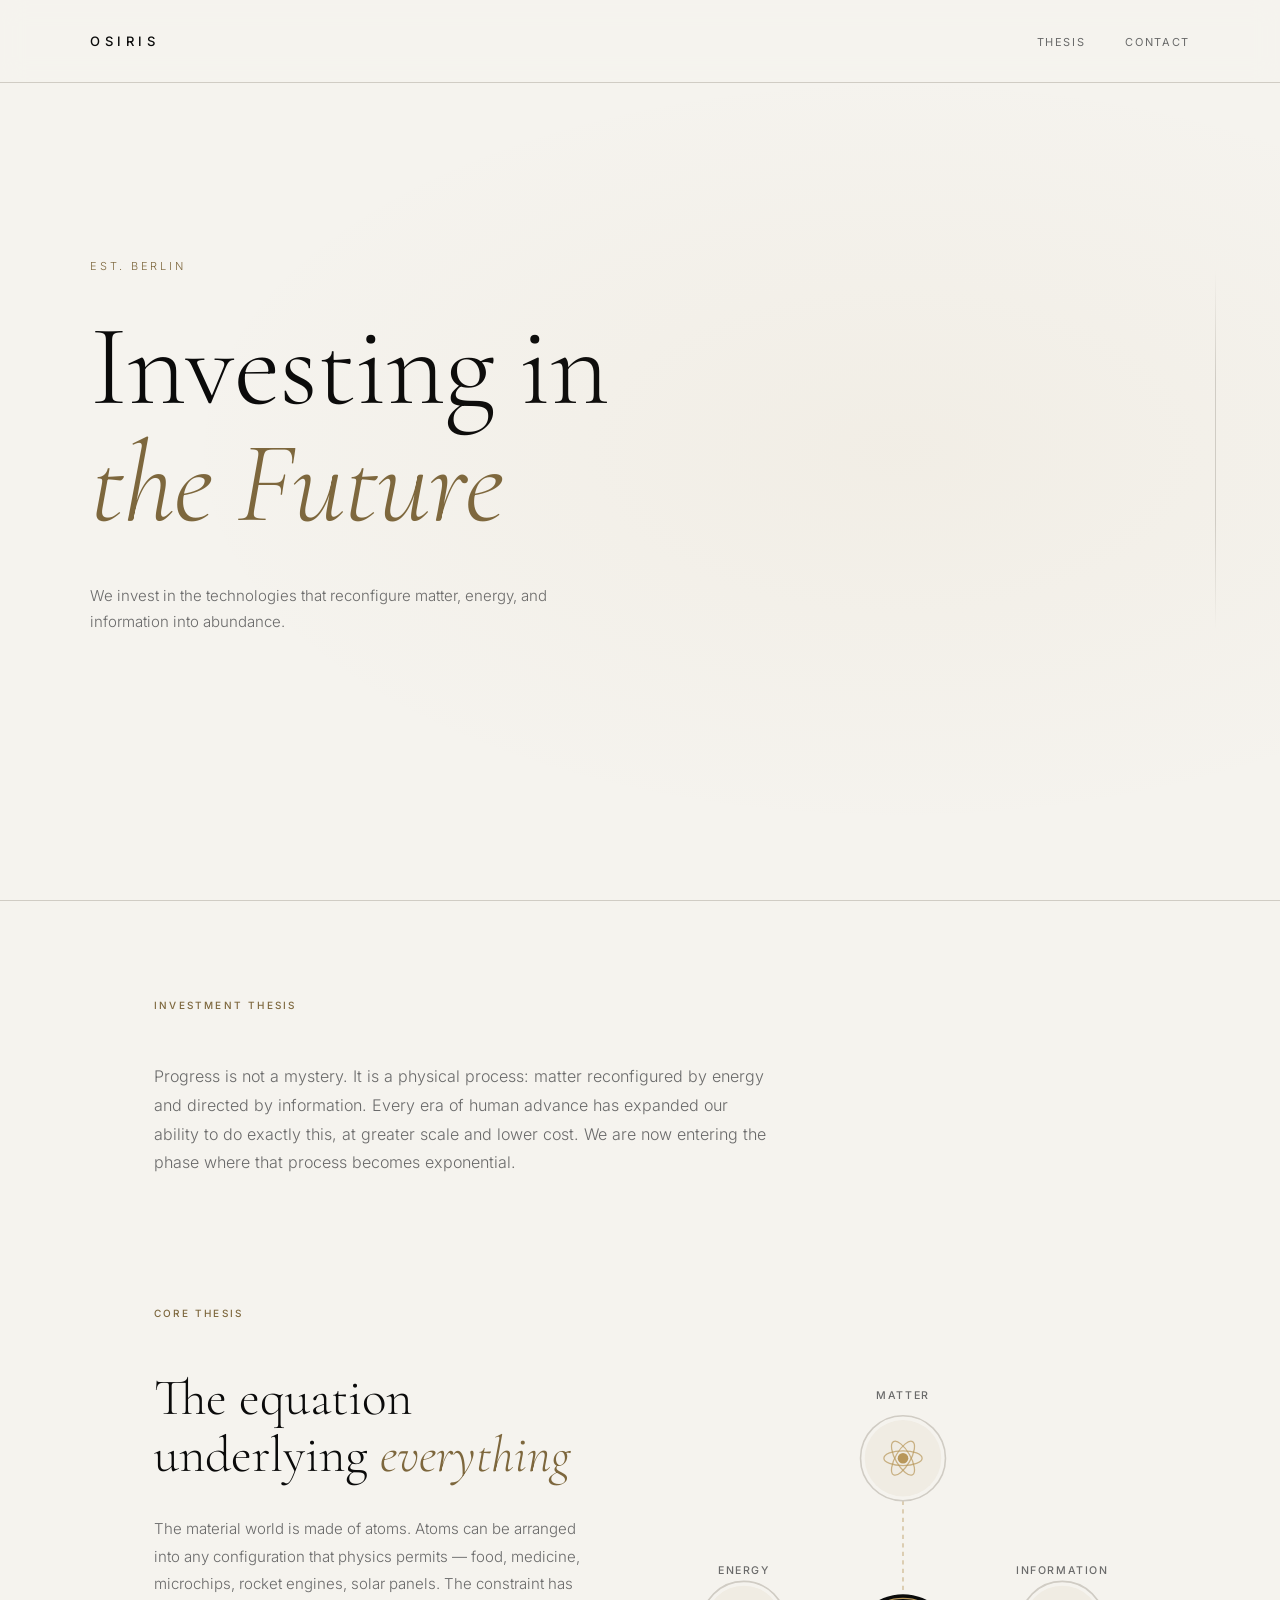
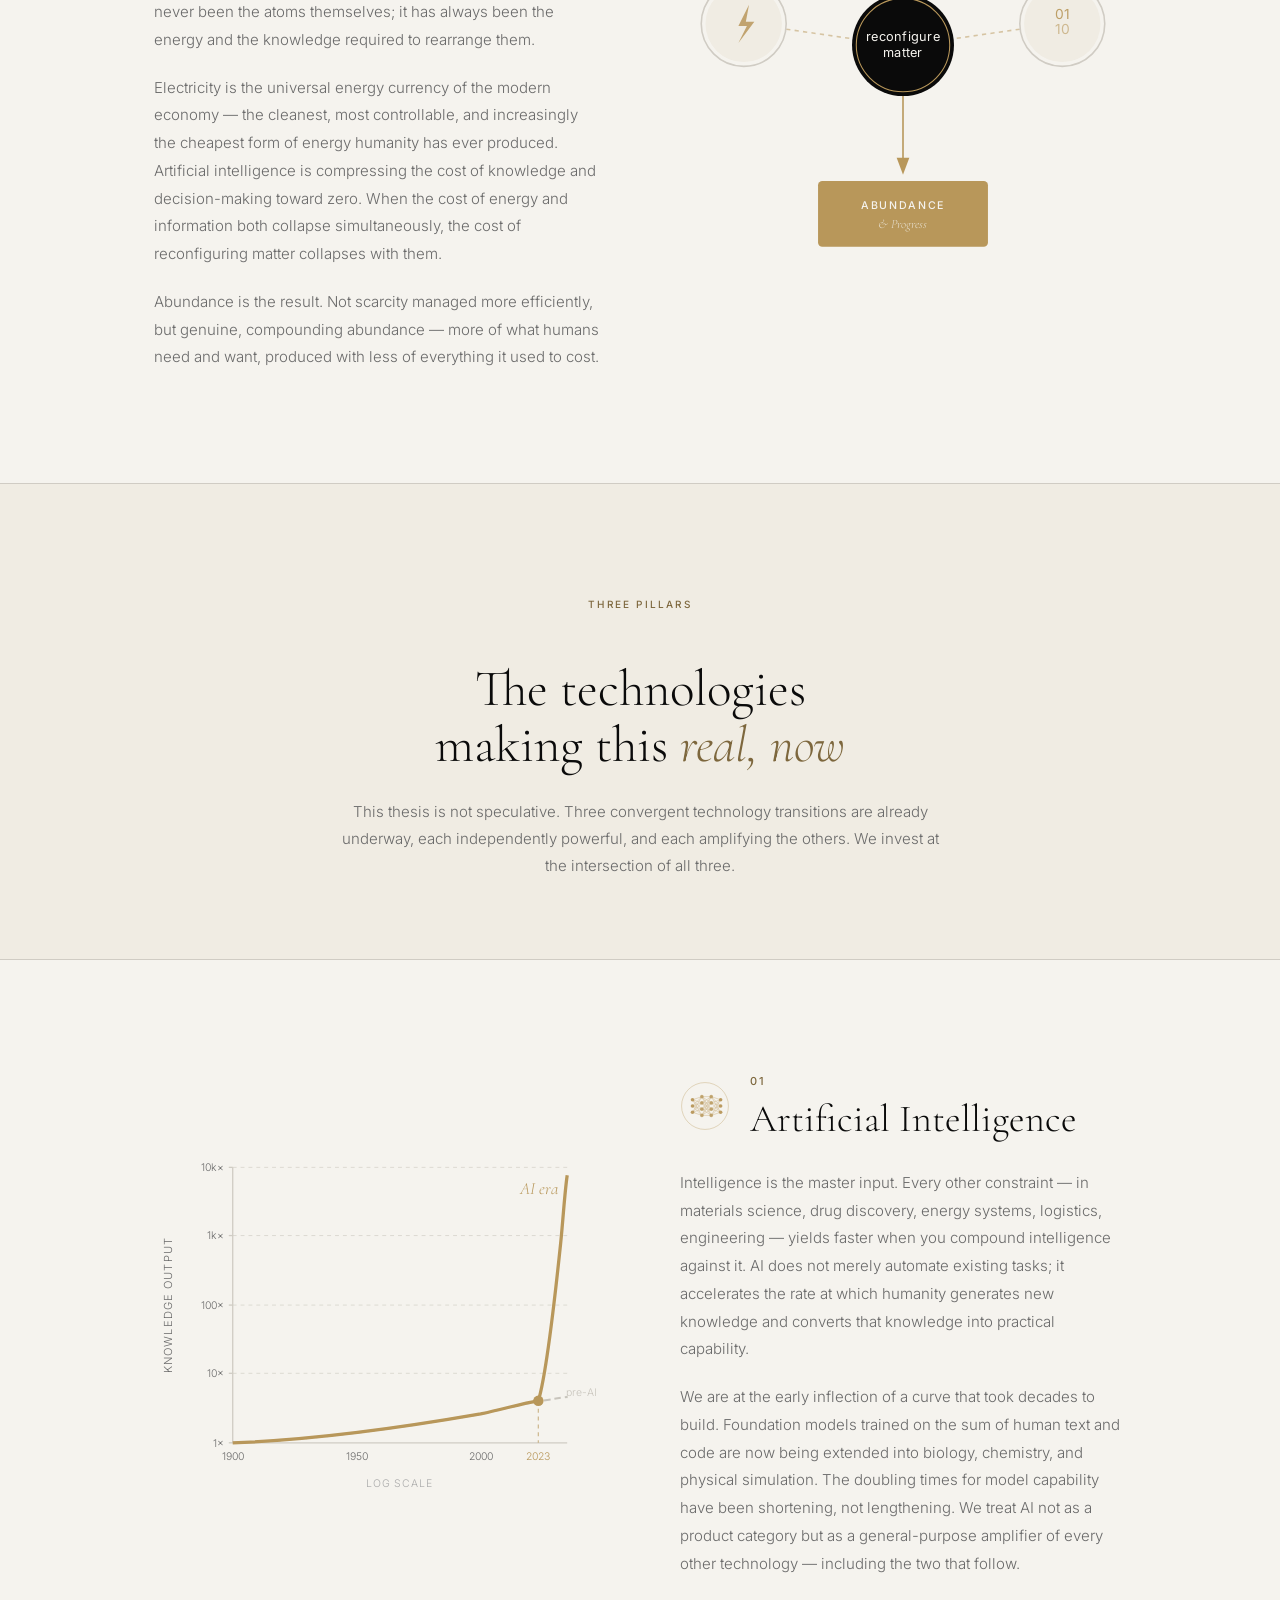
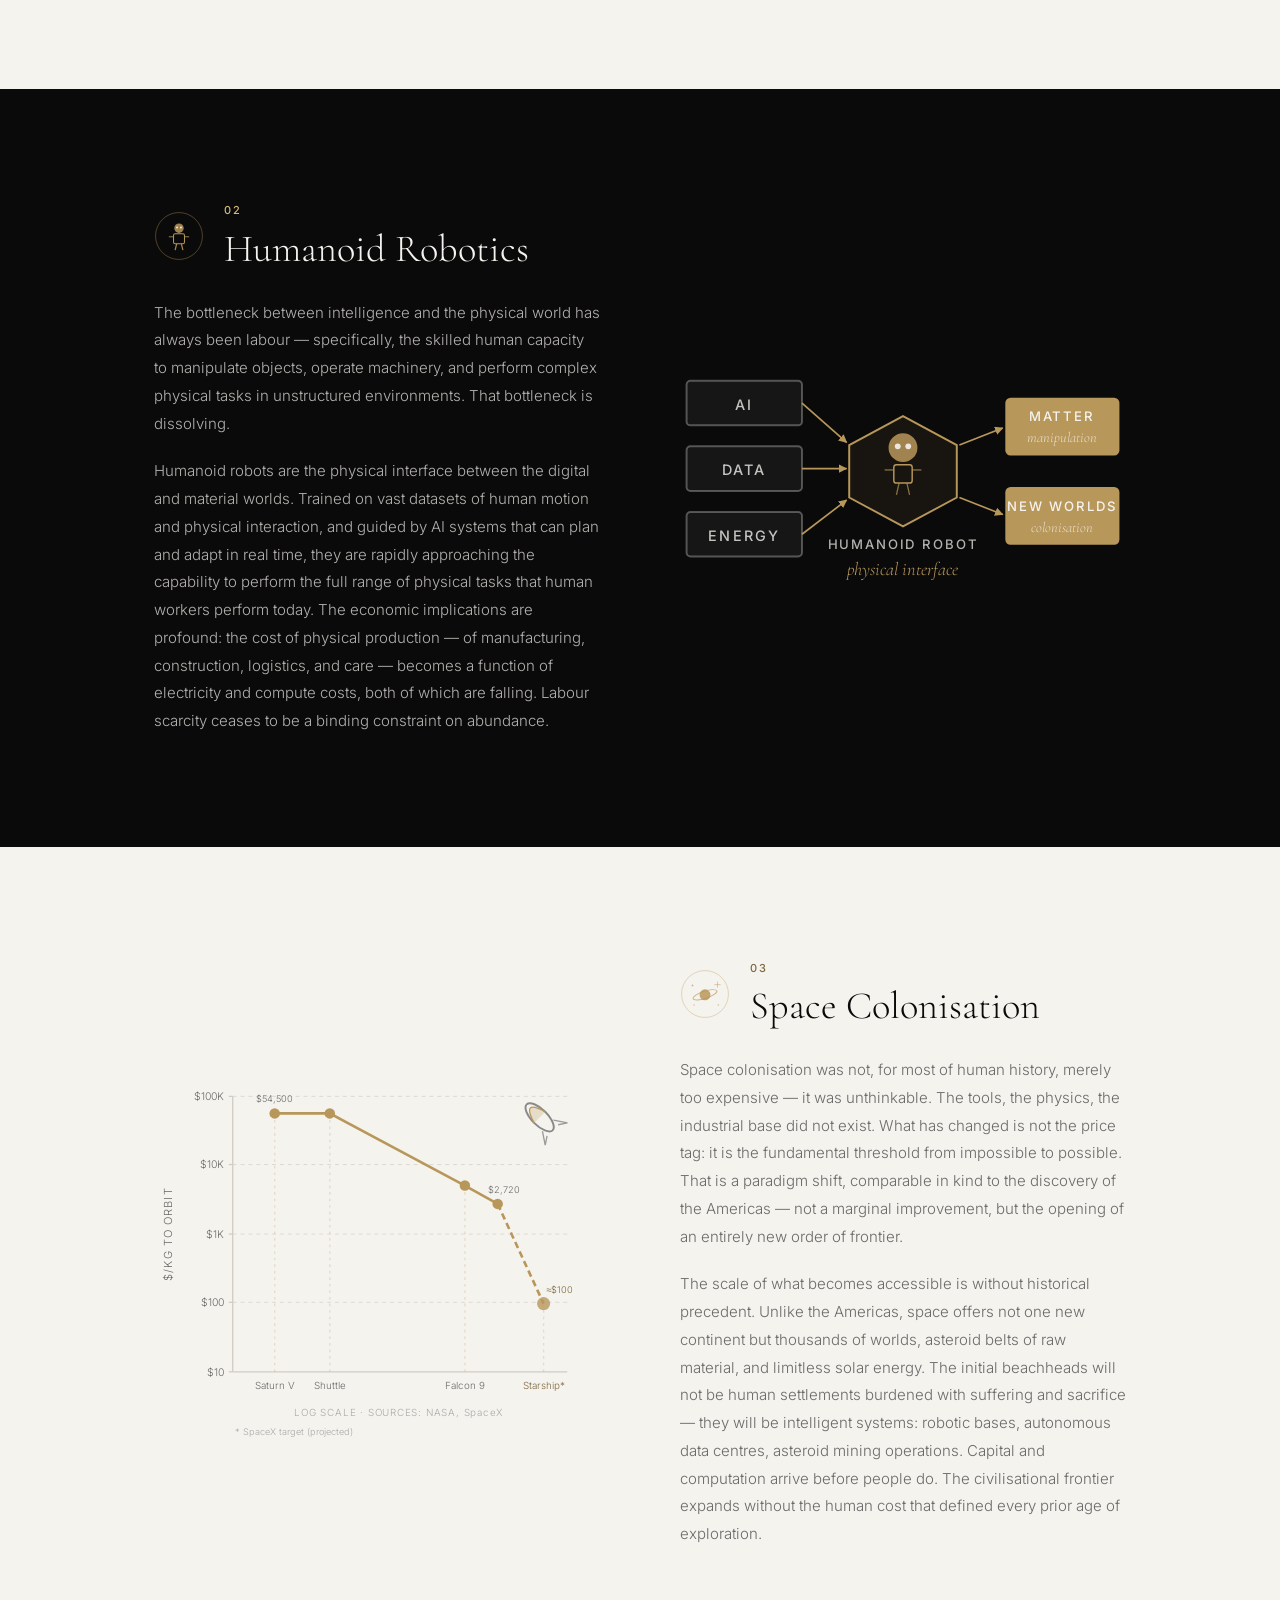
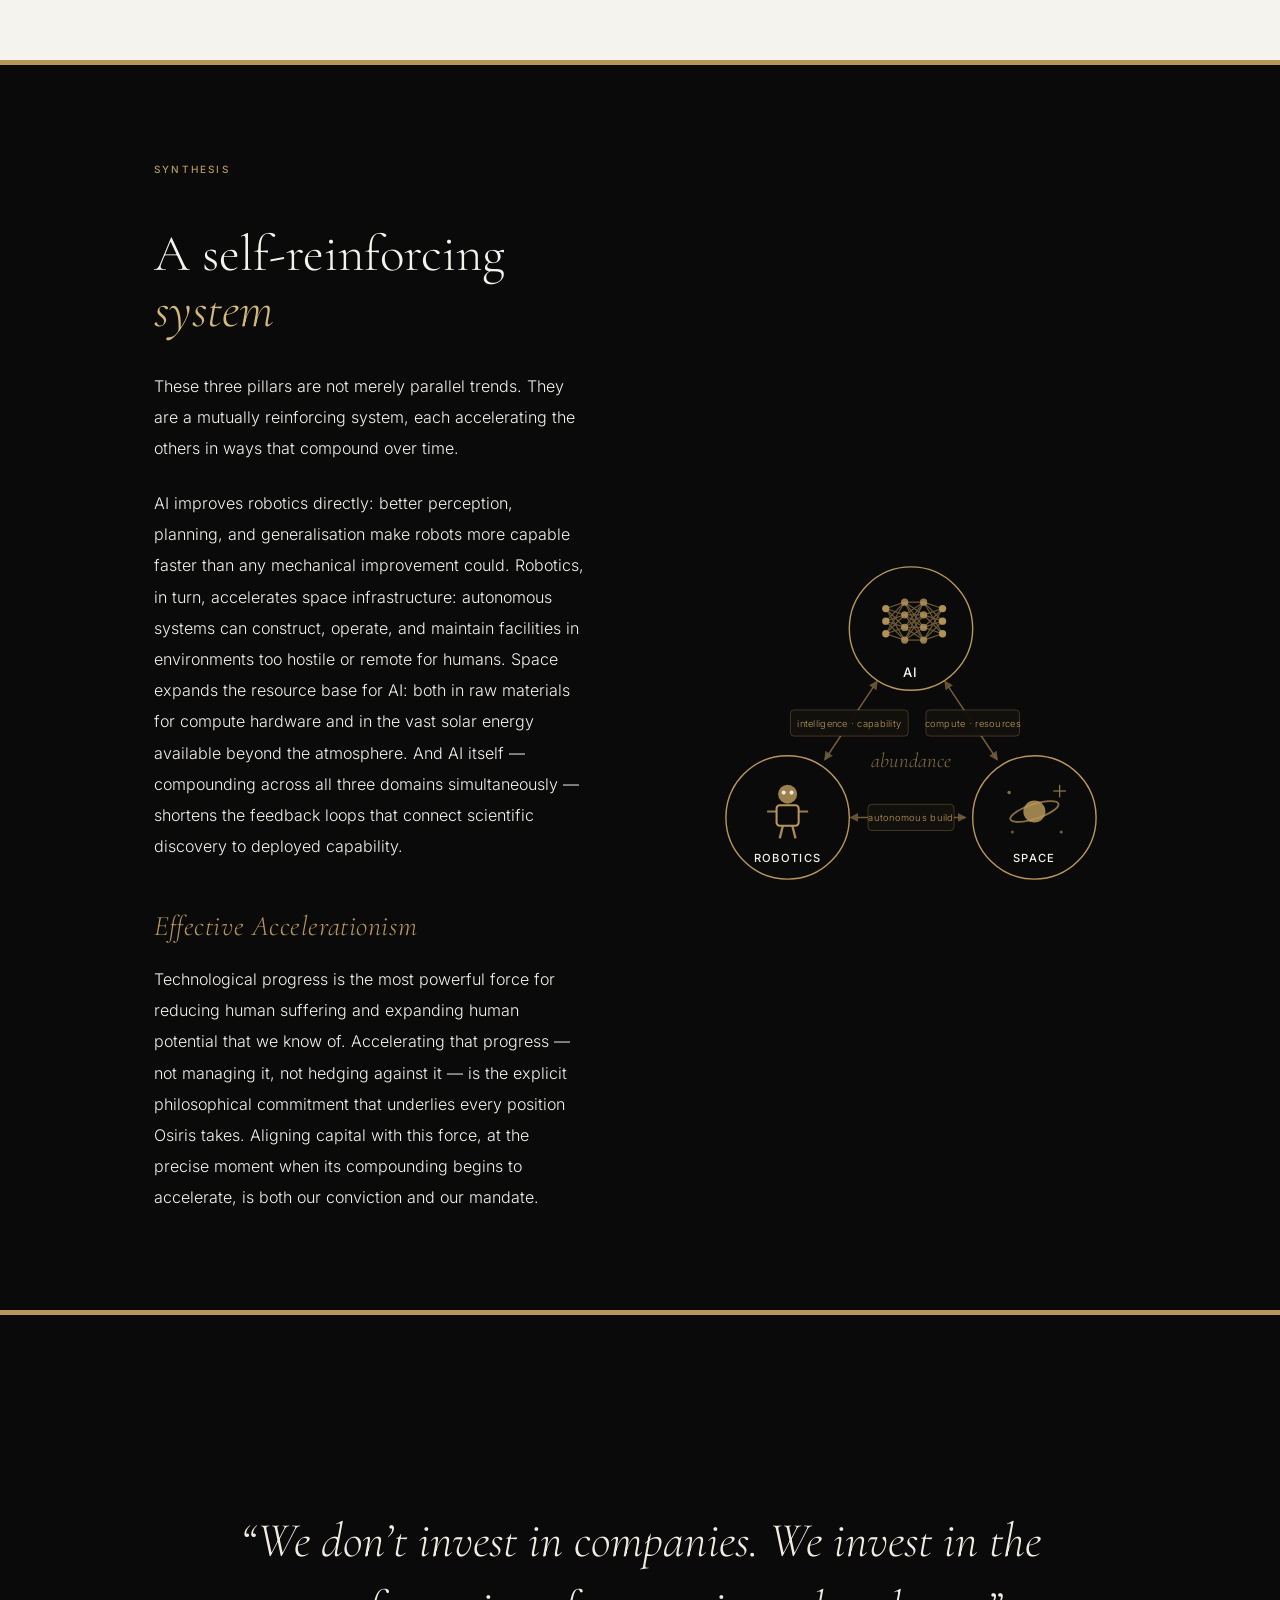
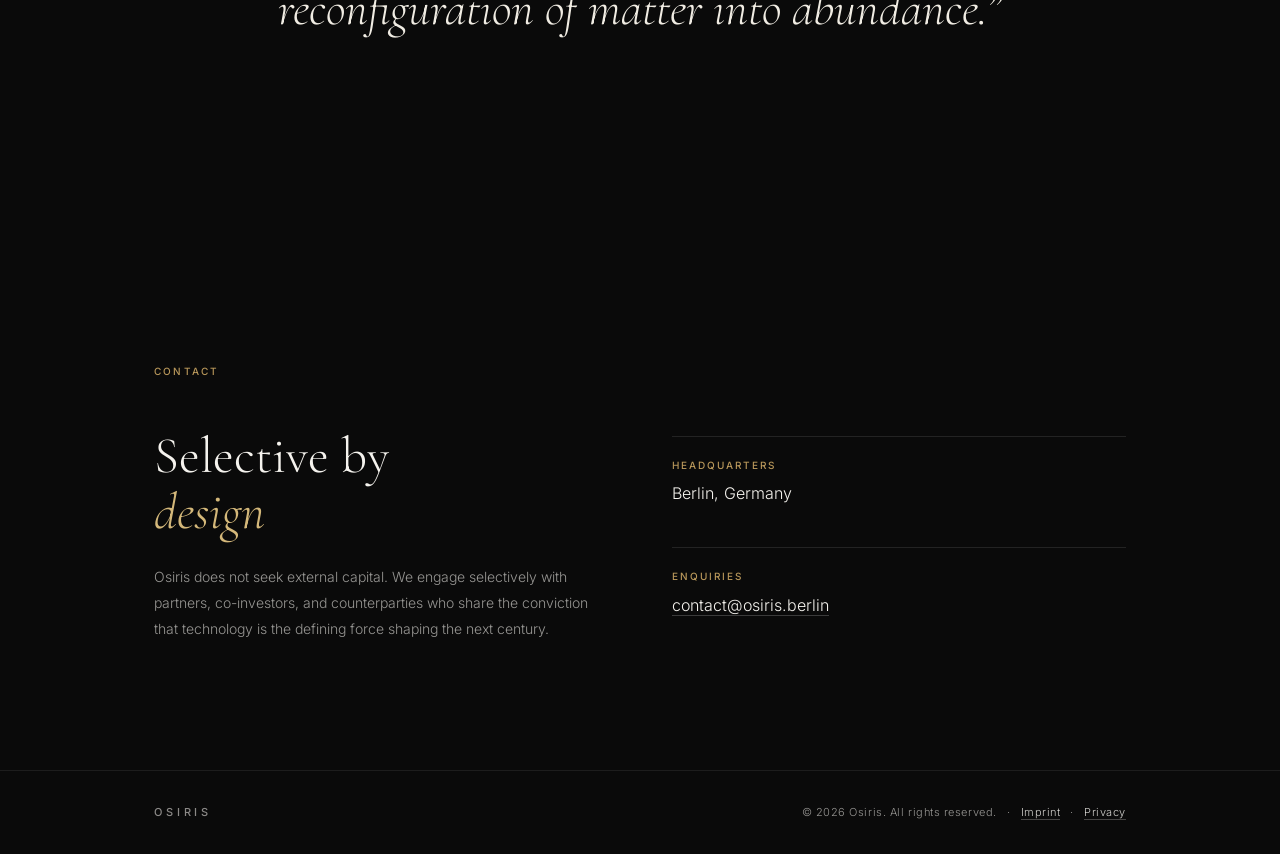
==== commit 1a252ad7: "Align gold label-boxes; fit robotics box sublabels The Core-Thesis 'Abundance & Progress' box and th" ====
--- a/index.html
+++ b/index.html
@@ -259,8 +259,8 @@
                 <text x="210" y="241" text-anchor="middle" font-family="Inter, sans-serif" font-size="12" font-weight="400" letter-spacing="0.02em" fill="#f5f3ee">matter</text>
 
                 <rect x="130" y="358" width="160" height="62" rx="4" fill="#b8975a"/>
-                <text x="210" y="384" text-anchor="middle" font-family="Inter, sans-serif" font-size="10" font-weight="500" letter-spacing="0.2em" fill="#f5f3ee">ABUNDANCE</text>
-                <text x="210" y="402" text-anchor="middle" font-family="Cormorant Garamond, Georgia, serif" font-size="13" fill="rgba(245,243,238,0.75)" font-style="italic">&amp; Progress</text>
+                <text x="210" y="384" text-anchor="middle" font-family="Inter, sans-serif" font-size="10" font-weight="500" letter-spacing="0.16em" fill="#f5f3ee">ABUNDANCE</text>
+                <text x="210" y="402" text-anchor="middle" font-family="Cormorant Garamond, Georgia, serif" font-size="12" fill="rgba(245,243,238,0.78)" font-style="italic">&amp; Progress</text>
               </svg>
             </div>
           </div>
@@ -438,13 +438,13 @@
               <line x1="93" y1="140" x2="127" y2="140" stroke="#b8975a" stroke-width="1.3" marker-end="url(#arr-rob)"/>
               <line x1="93" y1="190" x2="127" y2="164" stroke="#b8975a" stroke-width="1.3" marker-end="url(#arr-rob)"/>
 
-              <rect x="248" y="86"  width="87" height="44" rx="3" fill="#b8975a"/>
-              <text x="291" y="106" text-anchor="middle" font-family="Inter, sans-serif" font-size="11" font-weight="500" letter-spacing="0.12em" fill="#f5f3ee">MATTER</text>
-              <text x="291" y="122" text-anchor="middle" font-family="Cormorant Garamond, Georgia, serif" font-size="13" fill="rgba(245,243,238,0.9)" font-style="italic">manipulation</text>
-
-              <rect x="248" y="154" width="87" height="44" rx="3" fill="#b8975a"/>
-              <text x="291" y="174" text-anchor="middle" font-family="Inter, sans-serif" font-size="11" font-weight="500" letter-spacing="0.12em" fill="#f5f3ee">NEW WORLDS</text>
-              <text x="291" y="190" text-anchor="middle" font-family="Cormorant Garamond, Georgia, serif" font-size="13" fill="rgba(245,243,238,0.9)" font-style="italic">colonisation</text>
+              <rect x="248" y="86"  width="87" height="44" rx="4" fill="#b8975a"/>
+              <text x="291" y="104" text-anchor="middle" font-family="Inter, sans-serif" font-size="10" font-weight="500" letter-spacing="0.14em" fill="#f5f3ee">MATTER</text>
+              <text x="291" y="120" text-anchor="middle" font-family="Cormorant Garamond, Georgia, serif" font-size="11" fill="rgba(245,243,238,0.78)" font-style="italic">manipulation</text>
+
+              <rect x="248" y="154" width="87" height="44" rx="4" fill="#b8975a"/>
+              <text x="291" y="172" text-anchor="middle" font-family="Inter, sans-serif" font-size="10" font-weight="500" letter-spacing="0.14em" fill="#f5f3ee">NEW WORLDS</text>
+              <text x="291" y="188" text-anchor="middle" font-family="Cormorant Garamond, Georgia, serif" font-size="11" fill="rgba(245,243,238,0.78)" font-style="italic">colonisation</text>
 
               <line x1="213" y1="122" x2="246" y2="109" stroke="#b8975a" stroke-width="1.3" marker-end="url(#arr-rob)"/>
               <line x1="213" y1="162" x2="246" y2="175" stroke="#b8975a" stroke-width="1.3" marker-end="url(#arr-rob)"/>
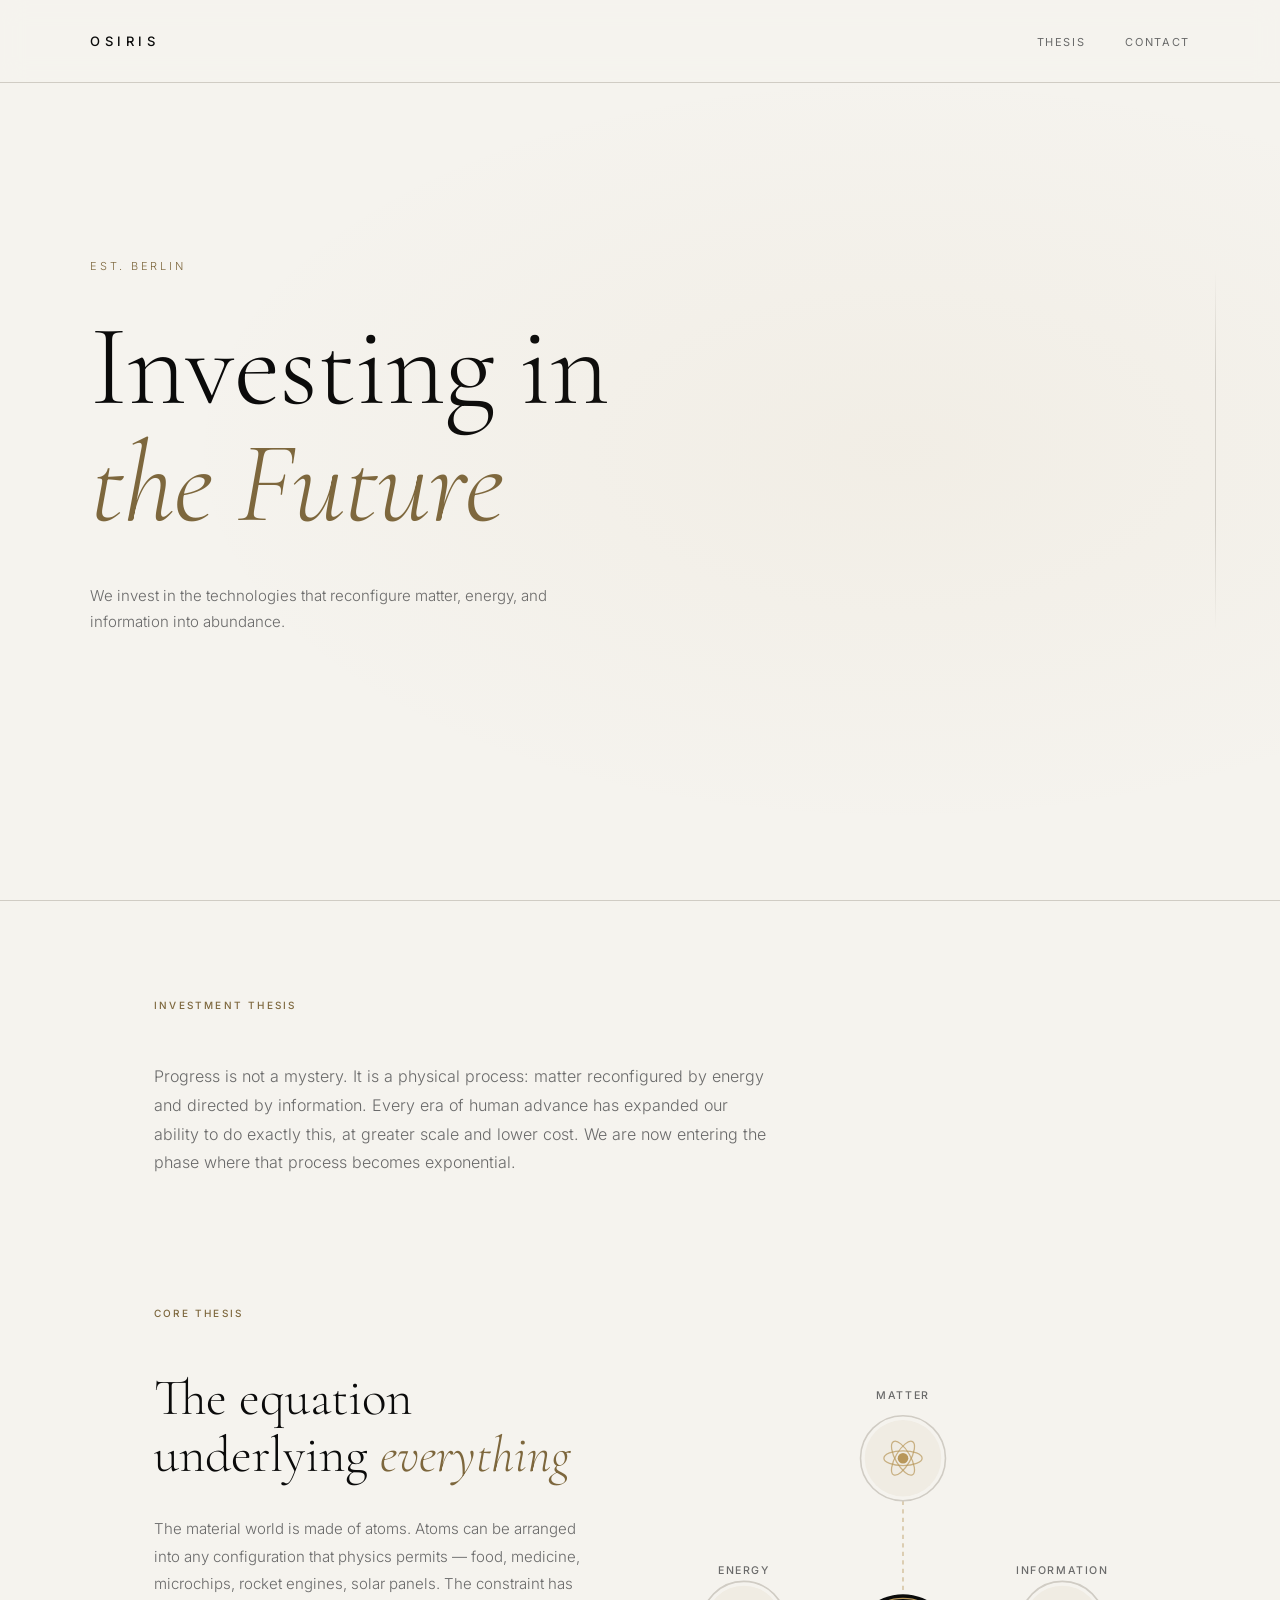
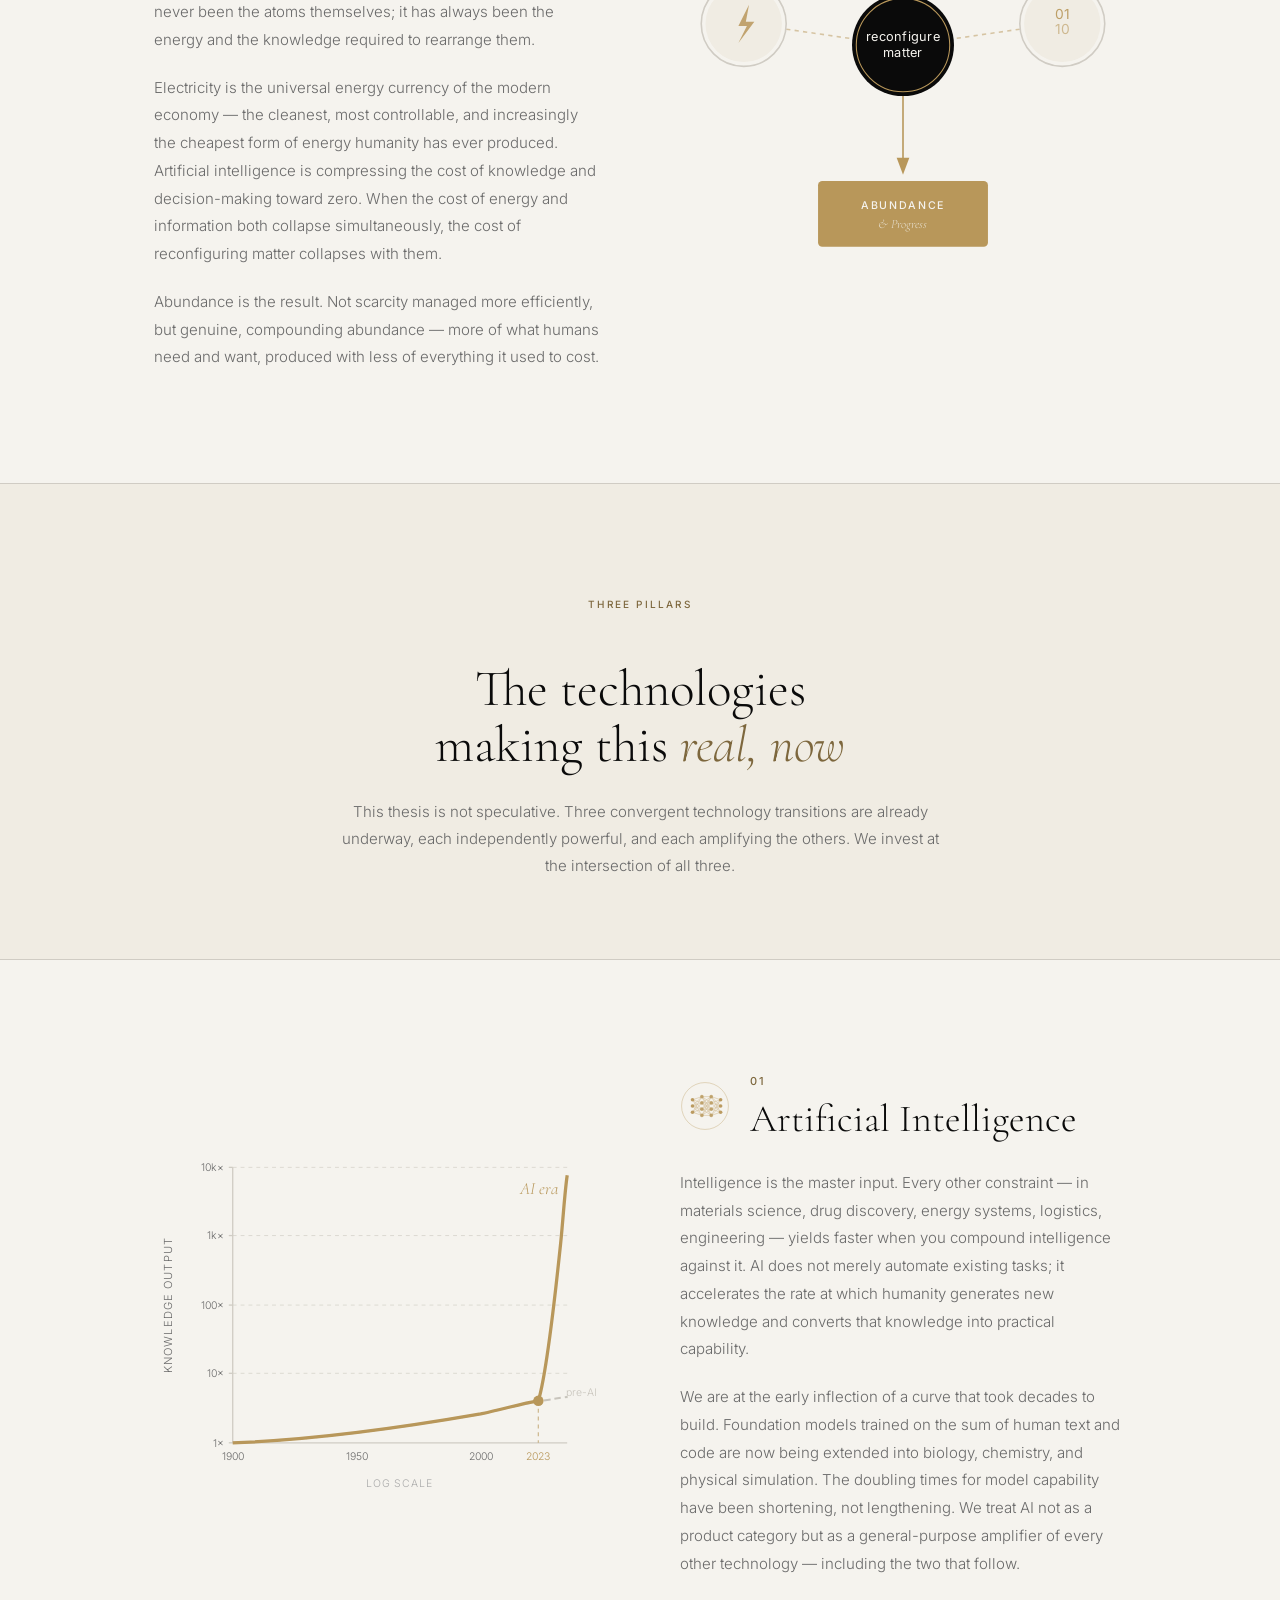
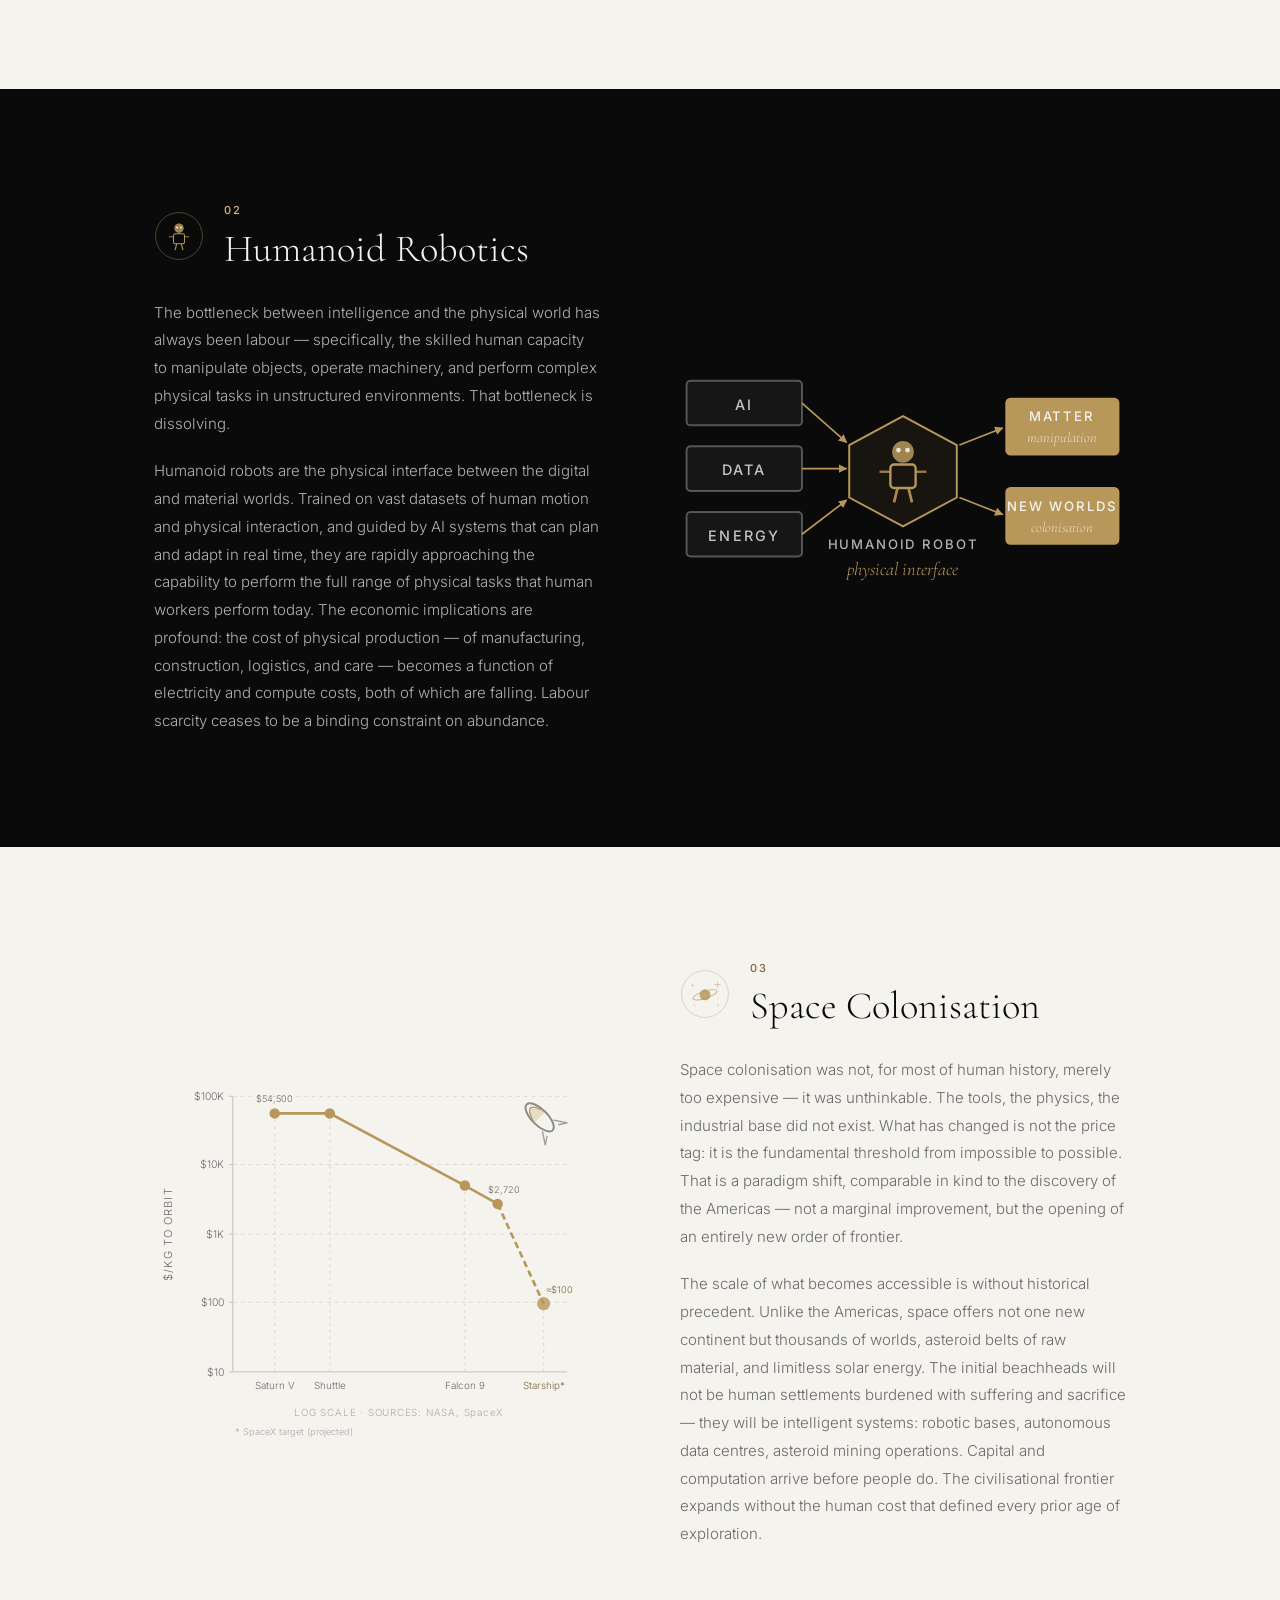
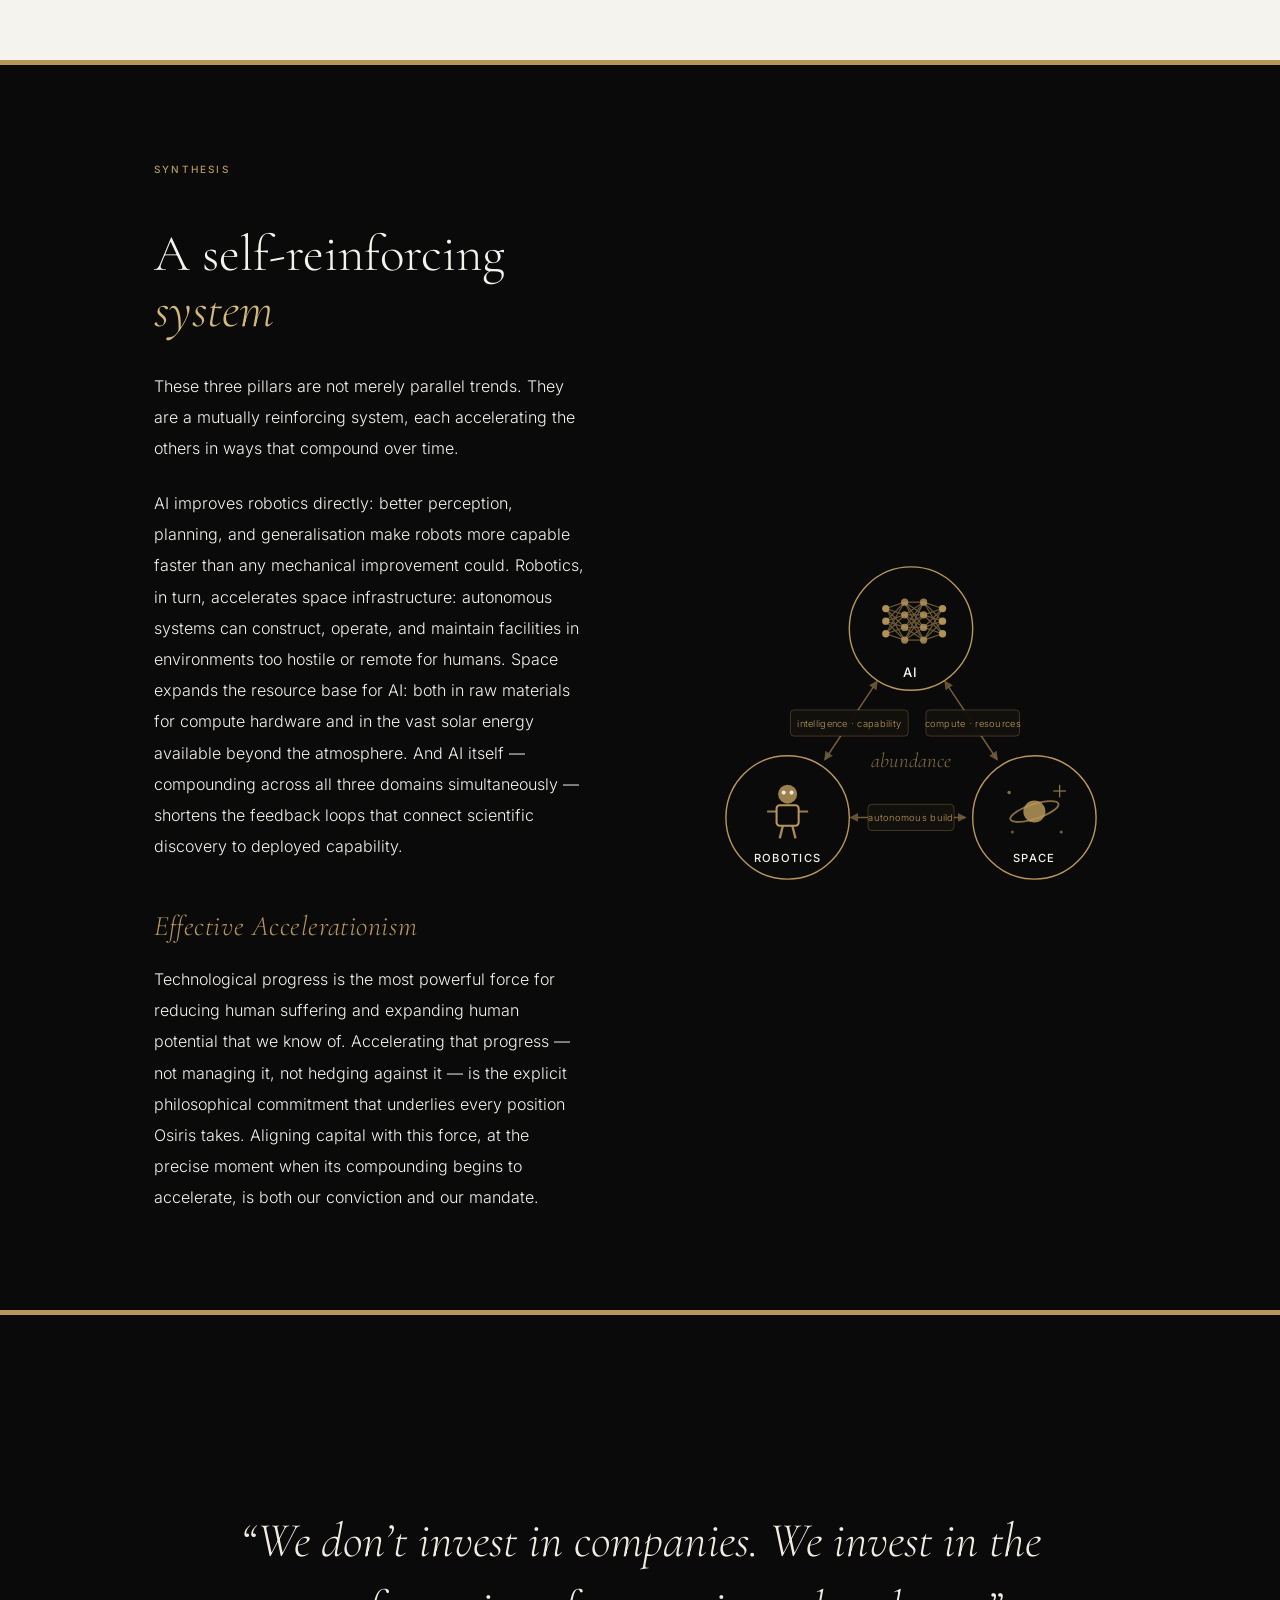
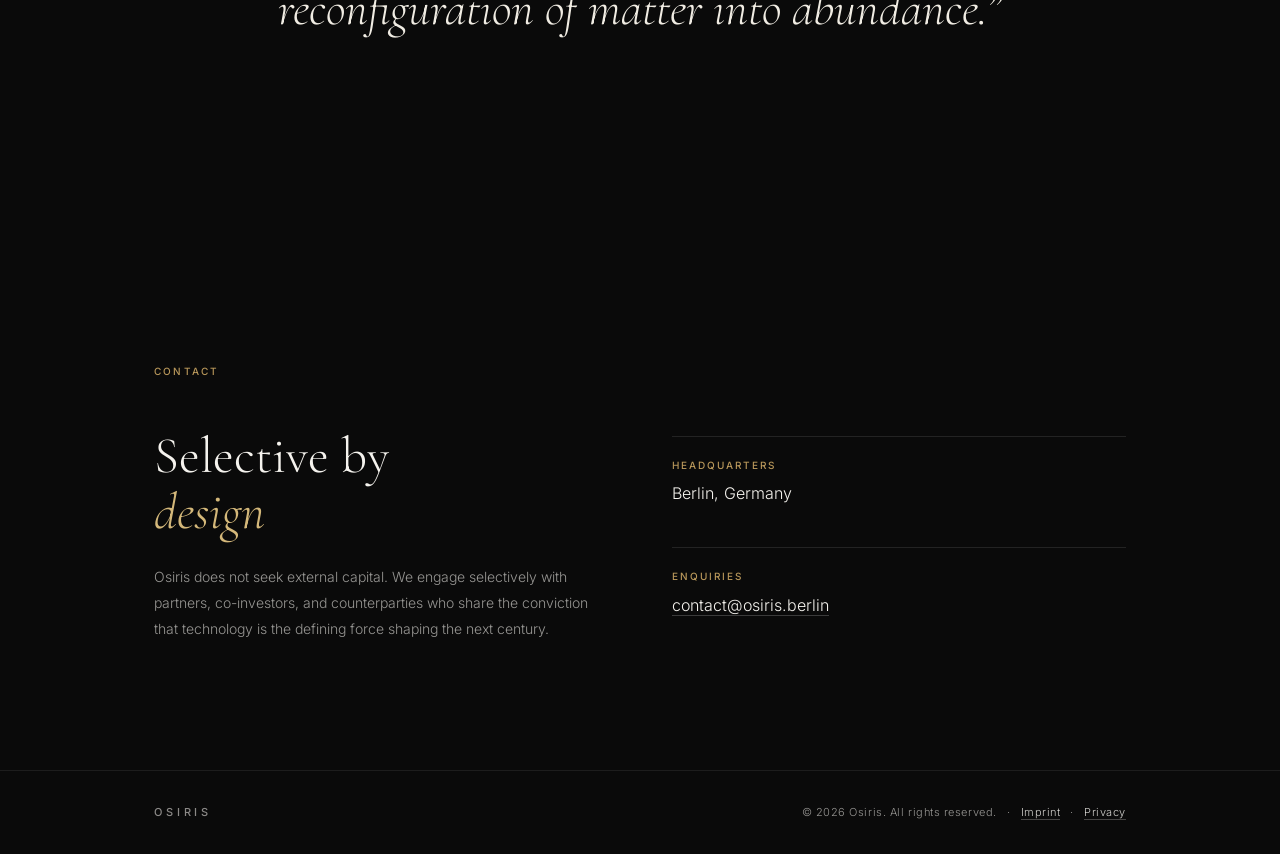
==== commit ff7a3e5b: "Center hexagon robot; reuse shared robot glyph in robotics diagram The robot inside the robotics hex" ====
--- a/index.html
+++ b/index.html
@@ -422,14 +422,7 @@
               <polygon points="170,100 211,122 211,162 170,184 129,162 129,122"
                        fill="rgba(184,151,90,0.08)" stroke="#b8975a" stroke-width="1.5"/>
 
-              <circle cx="170" cy="124" r="11" fill="#b8975a" opacity="0.85"/>
-              <circle cx="166" cy="123" r="2.2" fill="#f5f3ee" opacity="0.9"/>
-              <circle cx="174" cy="123" r="2.2" fill="#f5f3ee" opacity="0.9"/>
-              <rect x="163" y="137" width="14" height="14" rx="2" fill="none" stroke="#b8975a" stroke-width="1.1"/>
-              <line x1="163" y1="141" x2="156" y2="141" stroke="#b8975a" stroke-width="1" opacity="0.7"/>
-              <line x1="177" y1="141" x2="184" y2="141" stroke="#b8975a" stroke-width="1" opacity="0.7"/>
-              <line x1="167" y1="151" x2="165" y2="160" stroke="#b8975a" stroke-width="1" opacity="0.7"/>
-              <line x1="173" y1="151" x2="175" y2="160" stroke="#b8975a" stroke-width="1" opacity="0.7"/>
+              <use href="#glyph-robot" x="126" y="97" width="88" height="88"/>
 
               <text x="170" y="201" text-anchor="middle" font-family="Inter, sans-serif" font-size="10" font-weight="500" letter-spacing="0.14em" fill="rgba(245,243,238,0.72)">HUMANOID ROBOT</text>
               <text x="170" y="221" text-anchor="middle" font-family="Cormorant Garamond, Georgia, serif" font-size="14" fill="#b8975a" font-style="italic">physical interface</text>
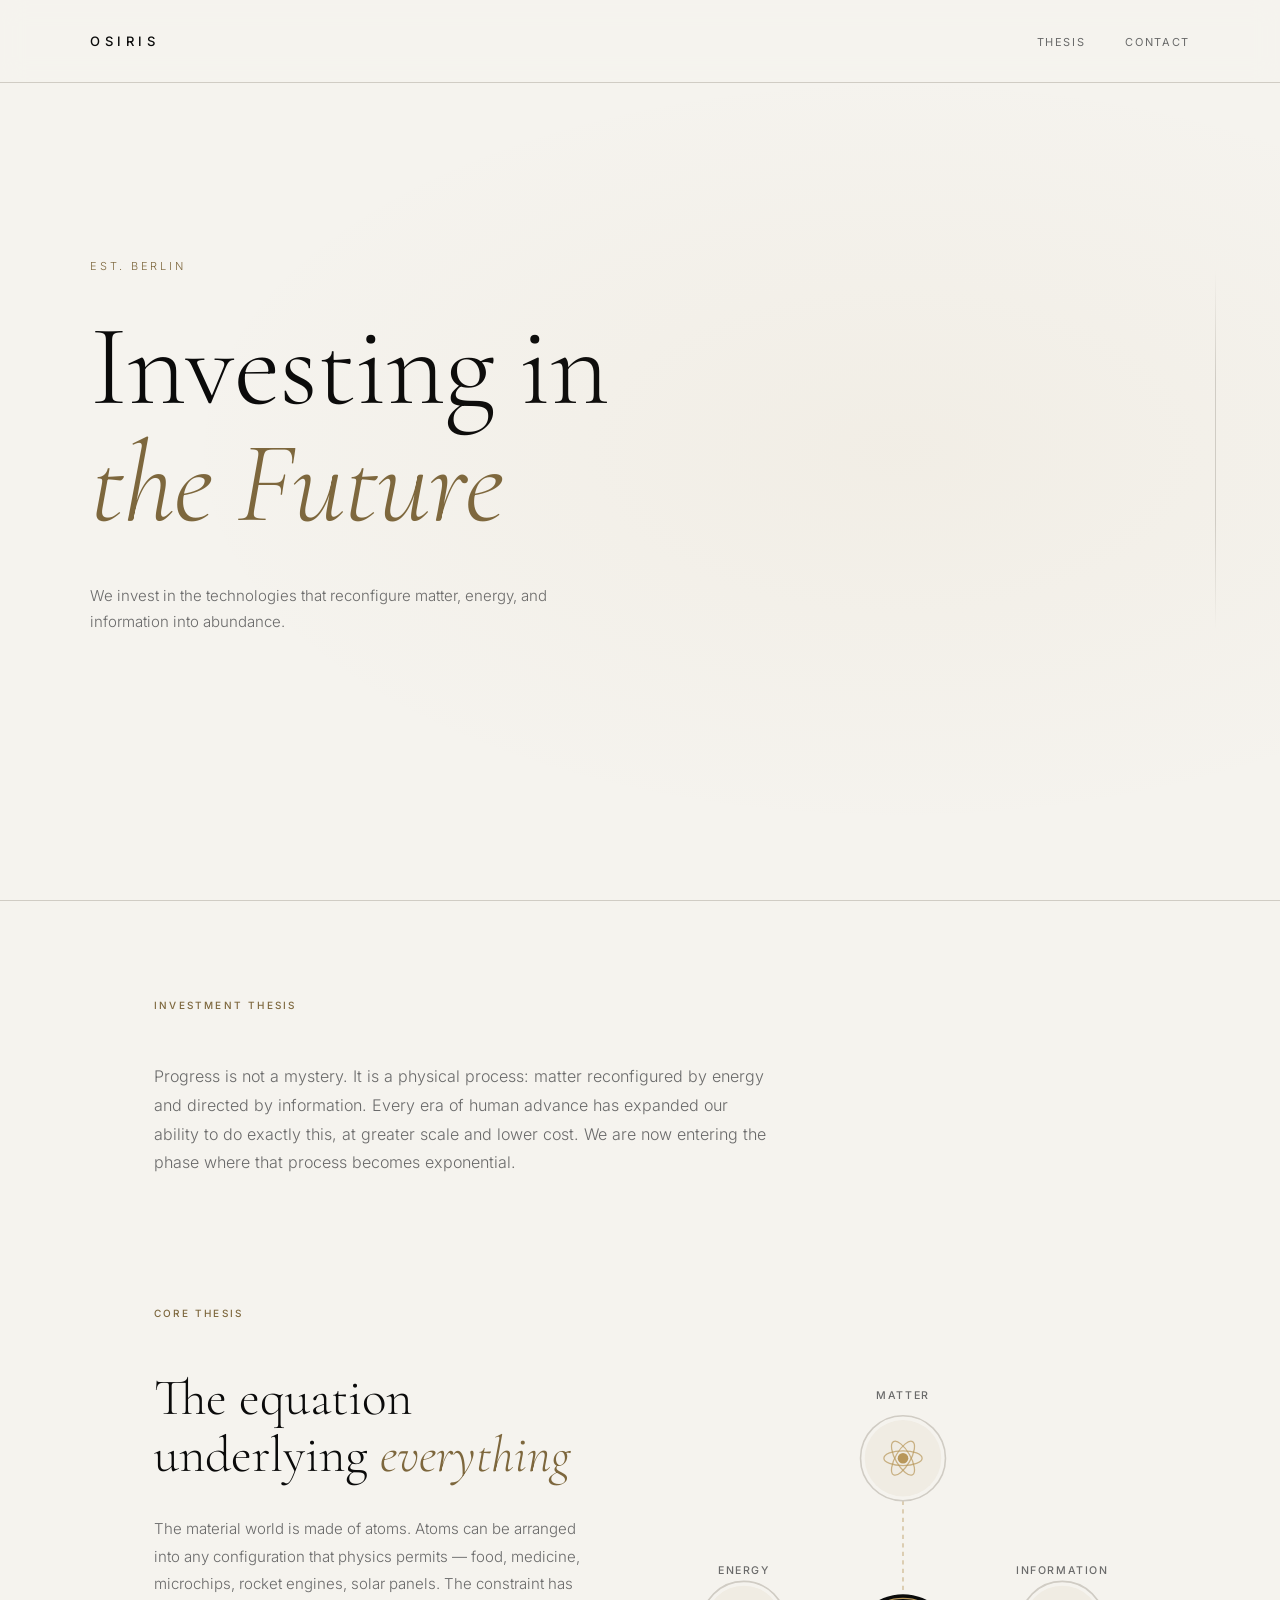
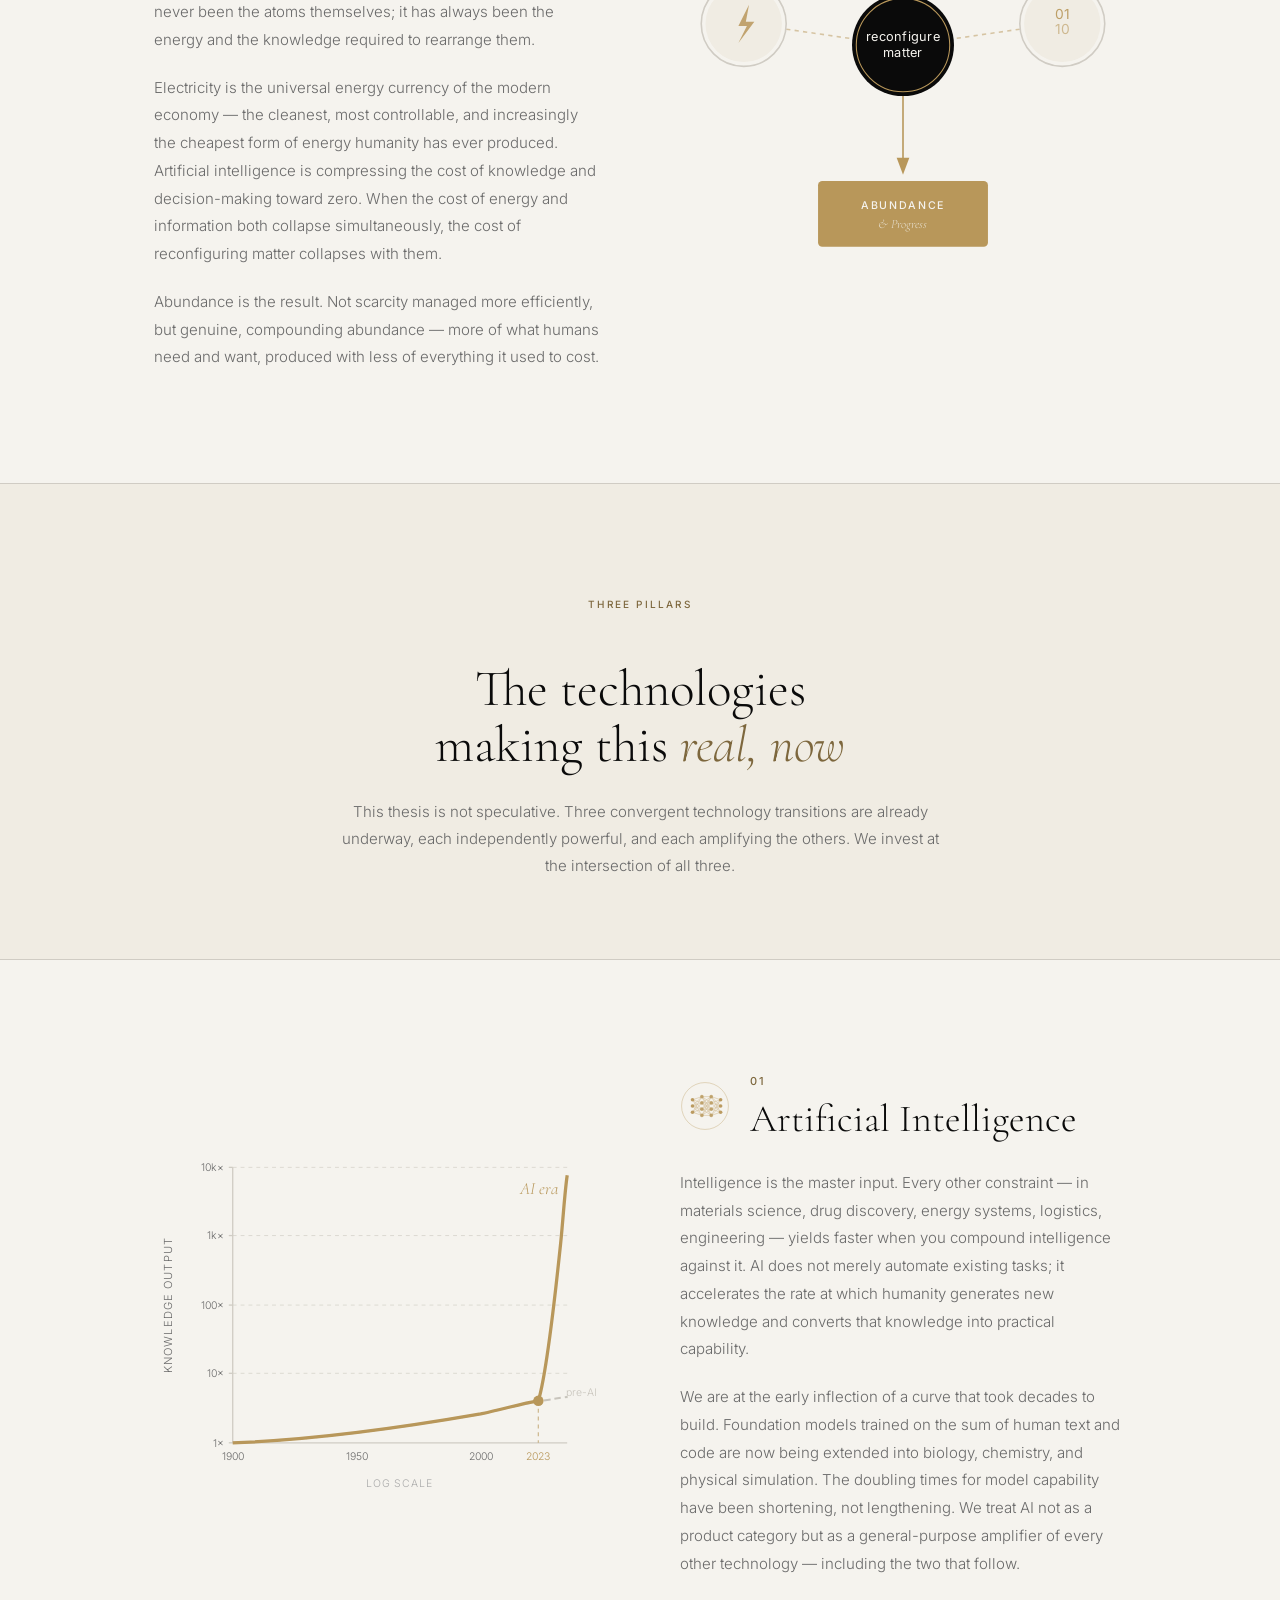
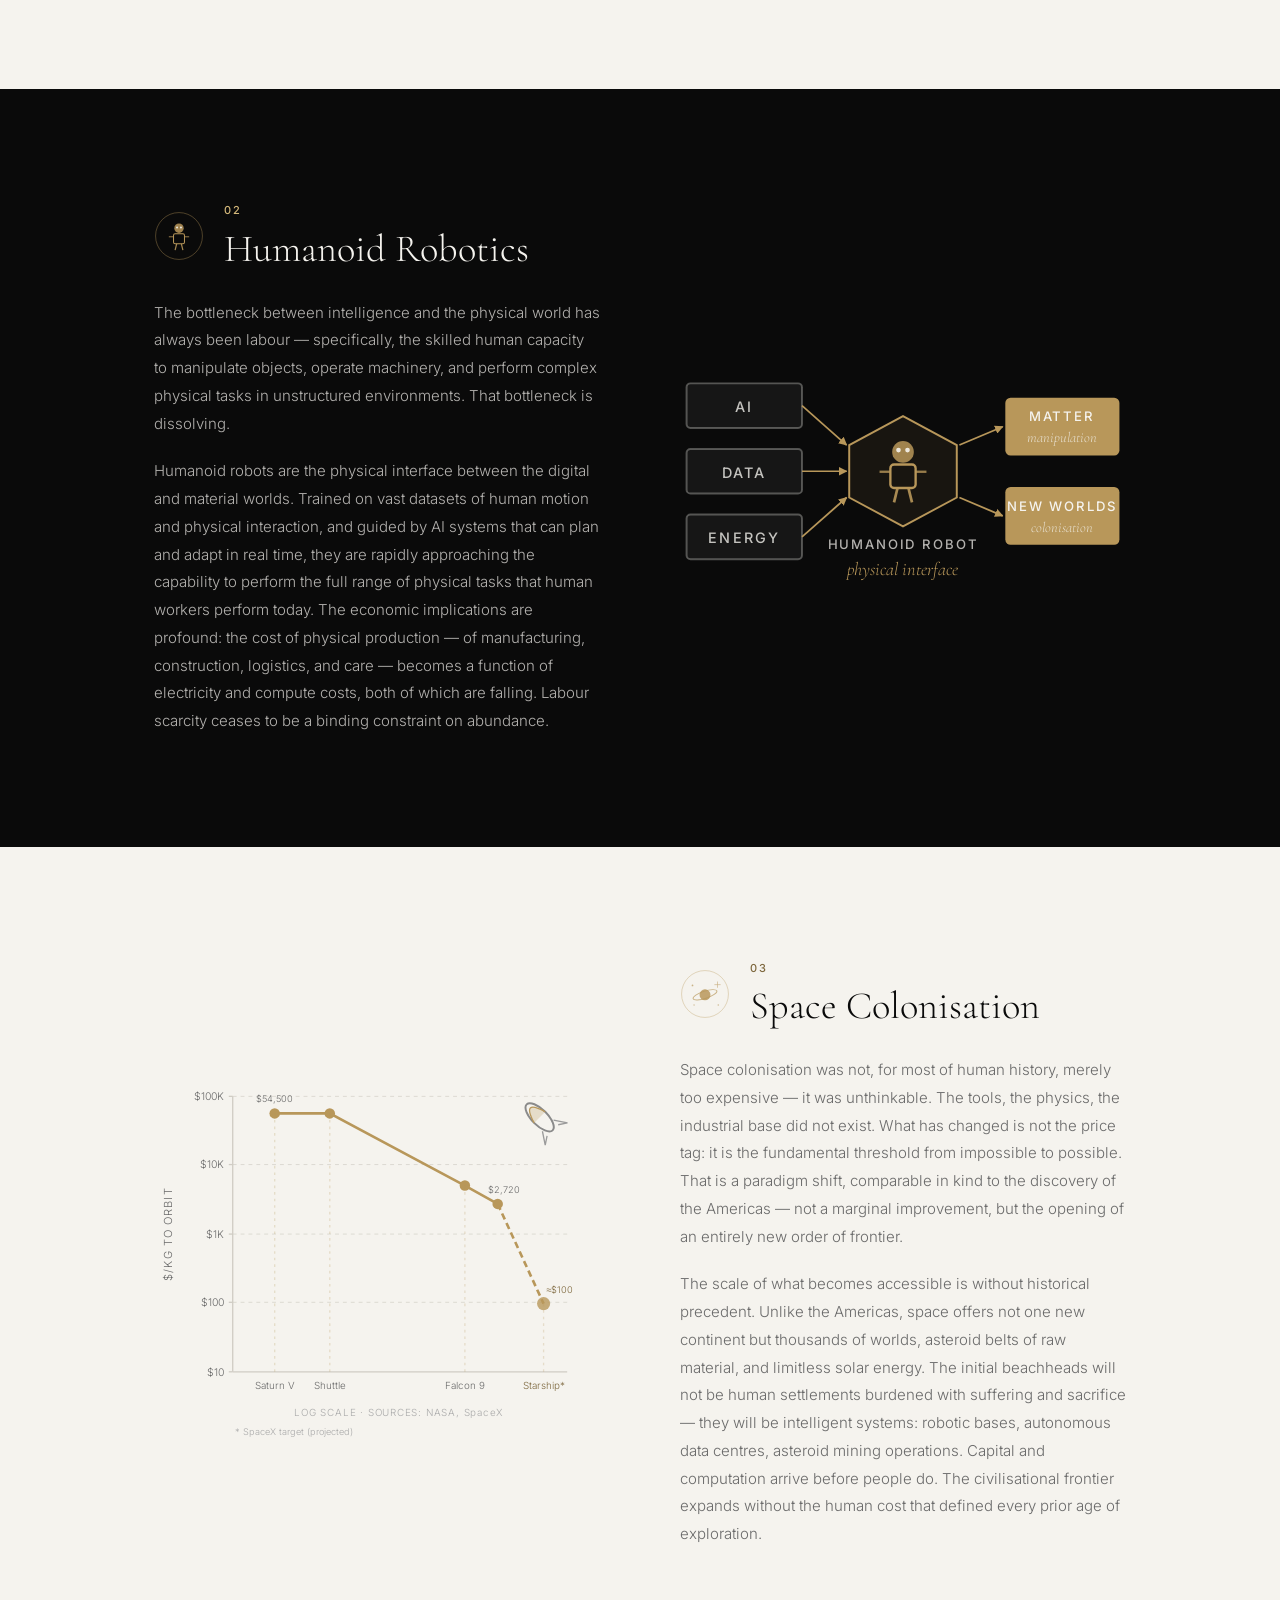
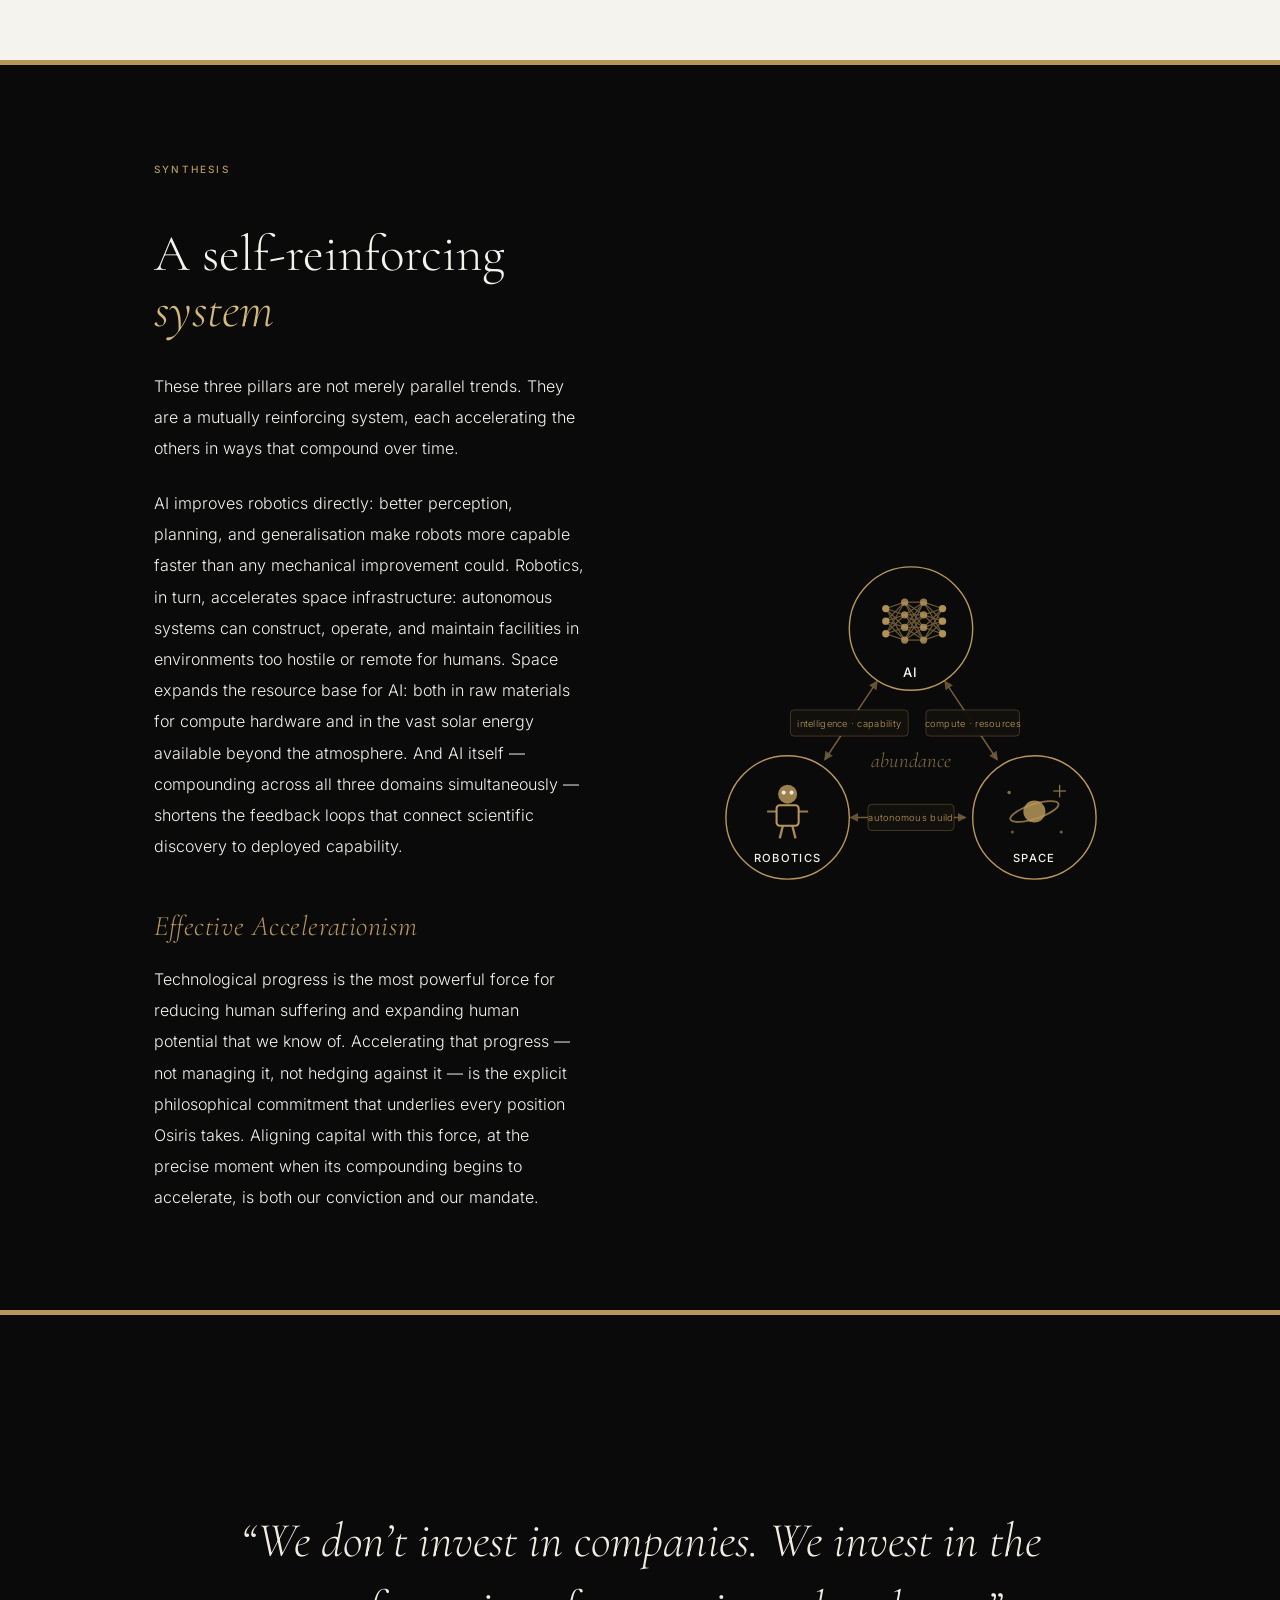
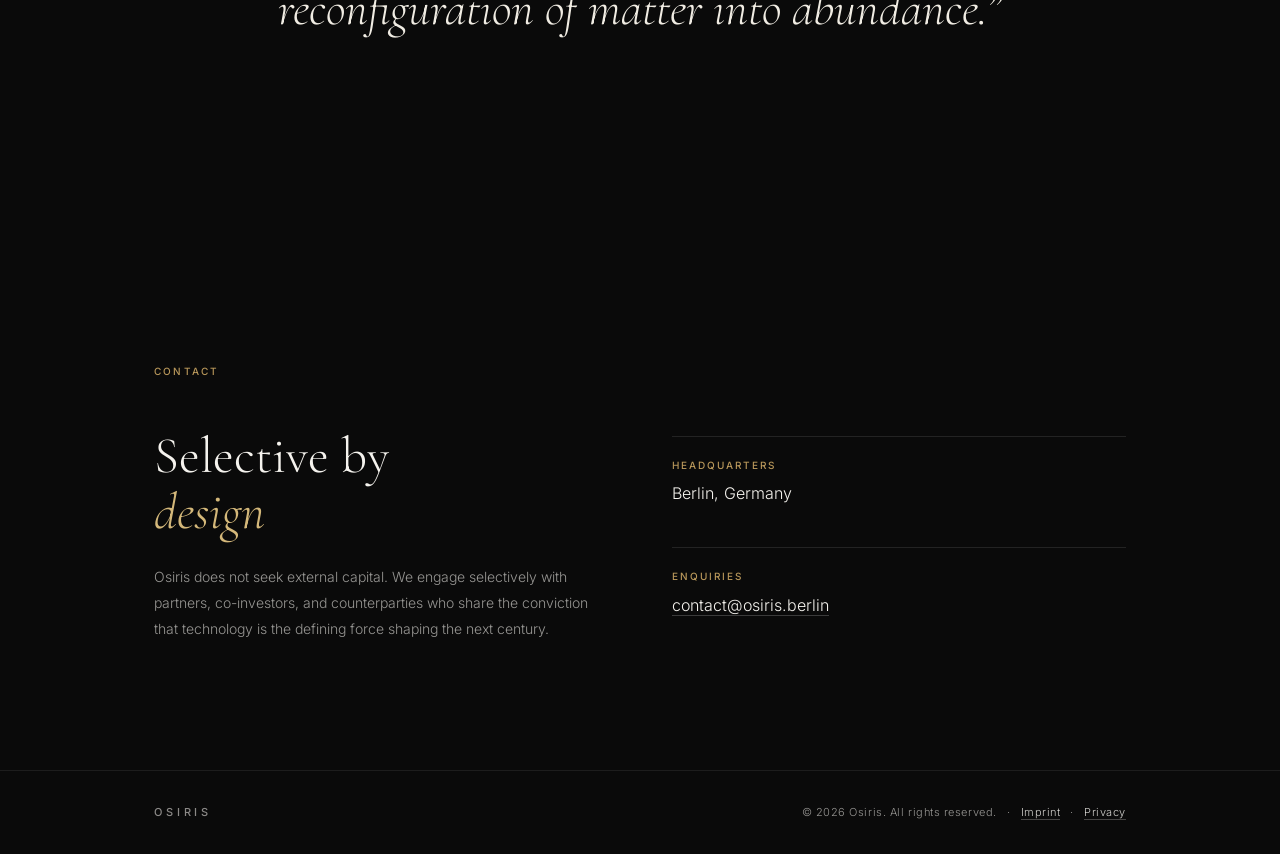
==== commit 566db755: "Center robotics diagram input stack on hexagon; symmetric arrows Shift the AI/DATA/ENERGY input boxe" ====
--- a/index.html
+++ b/index.html
@@ -410,14 +410,14 @@
                 </marker>
               </defs>
 
-              <rect x="5" y="73"  width="88" height="34" rx="3" fill="rgba(245,243,238,0.05)" stroke="rgba(245,243,238,0.3)" stroke-width="1.5"/>
-              <text x="49" y="95" text-anchor="middle" font-family="Inter, sans-serif" font-size="11" font-weight="500" letter-spacing="0.15em" fill="rgba(245,243,238,0.78)">AI</text>
-
-              <rect x="5" y="123" width="88" height="34" rx="3" fill="rgba(245,243,238,0.05)" stroke="rgba(245,243,238,0.3)" stroke-width="1.5"/>
-              <text x="49" y="145" text-anchor="middle" font-family="Inter, sans-serif" font-size="11" font-weight="500" letter-spacing="0.15em" fill="rgba(245,243,238,0.78)">DATA</text>
-
-              <rect x="5" y="173" width="88" height="34" rx="3" fill="rgba(245,243,238,0.05)" stroke="rgba(245,243,238,0.3)" stroke-width="1.5"/>
-              <text x="49" y="195" text-anchor="middle" font-family="Inter, sans-serif" font-size="11" font-weight="500" letter-spacing="0.15em" fill="rgba(245,243,238,0.78)">ENERGY</text>
+              <rect x="5" y="75"  width="88" height="34" rx="3" fill="rgba(245,243,238,0.05)" stroke="rgba(245,243,238,0.3)" stroke-width="1.5"/>
+              <text x="49" y="97" text-anchor="middle" font-family="Inter, sans-serif" font-size="11" font-weight="500" letter-spacing="0.15em" fill="rgba(245,243,238,0.78)">AI</text>
+
+              <rect x="5" y="125" width="88" height="34" rx="3" fill="rgba(245,243,238,0.05)" stroke="rgba(245,243,238,0.3)" stroke-width="1.5"/>
+              <text x="49" y="147" text-anchor="middle" font-family="Inter, sans-serif" font-size="11" font-weight="500" letter-spacing="0.15em" fill="rgba(245,243,238,0.78)">DATA</text>
+
+              <rect x="5" y="175" width="88" height="34" rx="3" fill="rgba(245,243,238,0.05)" stroke="rgba(245,243,238,0.3)" stroke-width="1.5"/>
+              <text x="49" y="197" text-anchor="middle" font-family="Inter, sans-serif" font-size="11" font-weight="500" letter-spacing="0.15em" fill="rgba(245,243,238,0.78)">ENERGY</text>
 
               <polygon points="170,100 211,122 211,162 170,184 129,162 129,122"
                        fill="rgba(184,151,90,0.08)" stroke="#b8975a" stroke-width="1.5"/>
@@ -427,9 +427,9 @@
               <text x="170" y="201" text-anchor="middle" font-family="Inter, sans-serif" font-size="10" font-weight="500" letter-spacing="0.14em" fill="rgba(245,243,238,0.72)">HUMANOID ROBOT</text>
               <text x="170" y="221" text-anchor="middle" font-family="Cormorant Garamond, Georgia, serif" font-size="14" fill="#b8975a" font-style="italic">physical interface</text>
 
-              <line x1="93" y1="90" x2="127" y2="120" stroke="#b8975a" stroke-width="1.3" marker-end="url(#arr-rob)"/>
-              <line x1="93" y1="140" x2="127" y2="140" stroke="#b8975a" stroke-width="1.3" marker-end="url(#arr-rob)"/>
-              <line x1="93" y1="190" x2="127" y2="164" stroke="#b8975a" stroke-width="1.3" marker-end="url(#arr-rob)"/>
+              <line x1="93" y1="92" x2="127" y2="122" stroke="#b8975a" stroke-width="1.3" marker-end="url(#arr-rob)"/>
+              <line x1="93" y1="142" x2="127" y2="142" stroke="#b8975a" stroke-width="1.3" marker-end="url(#arr-rob)"/>
+              <line x1="93" y1="192" x2="127" y2="162" stroke="#b8975a" stroke-width="1.3" marker-end="url(#arr-rob)"/>
 
               <rect x="248" y="86"  width="87" height="44" rx="4" fill="#b8975a"/>
               <text x="291" y="104" text-anchor="middle" font-family="Inter, sans-serif" font-size="10" font-weight="500" letter-spacing="0.14em" fill="#f5f3ee">MATTER</text>
@@ -439,8 +439,8 @@
               <text x="291" y="172" text-anchor="middle" font-family="Inter, sans-serif" font-size="10" font-weight="500" letter-spacing="0.14em" fill="#f5f3ee">NEW WORLDS</text>
               <text x="291" y="188" text-anchor="middle" font-family="Cormorant Garamond, Georgia, serif" font-size="11" fill="rgba(245,243,238,0.78)" font-style="italic">colonisation</text>
 
-              <line x1="213" y1="122" x2="246" y2="109" stroke="#b8975a" stroke-width="1.3" marker-end="url(#arr-rob)"/>
-              <line x1="213" y1="162" x2="246" y2="175" stroke="#b8975a" stroke-width="1.3" marker-end="url(#arr-rob)"/>
+              <line x1="213" y1="122" x2="246" y2="108" stroke="#b8975a" stroke-width="1.3" marker-end="url(#arr-rob)"/>
+              <line x1="213" y1="162" x2="246" y2="176" stroke="#b8975a" stroke-width="1.3" marker-end="url(#arr-rob)"/>
             </svg>
           </div>
 
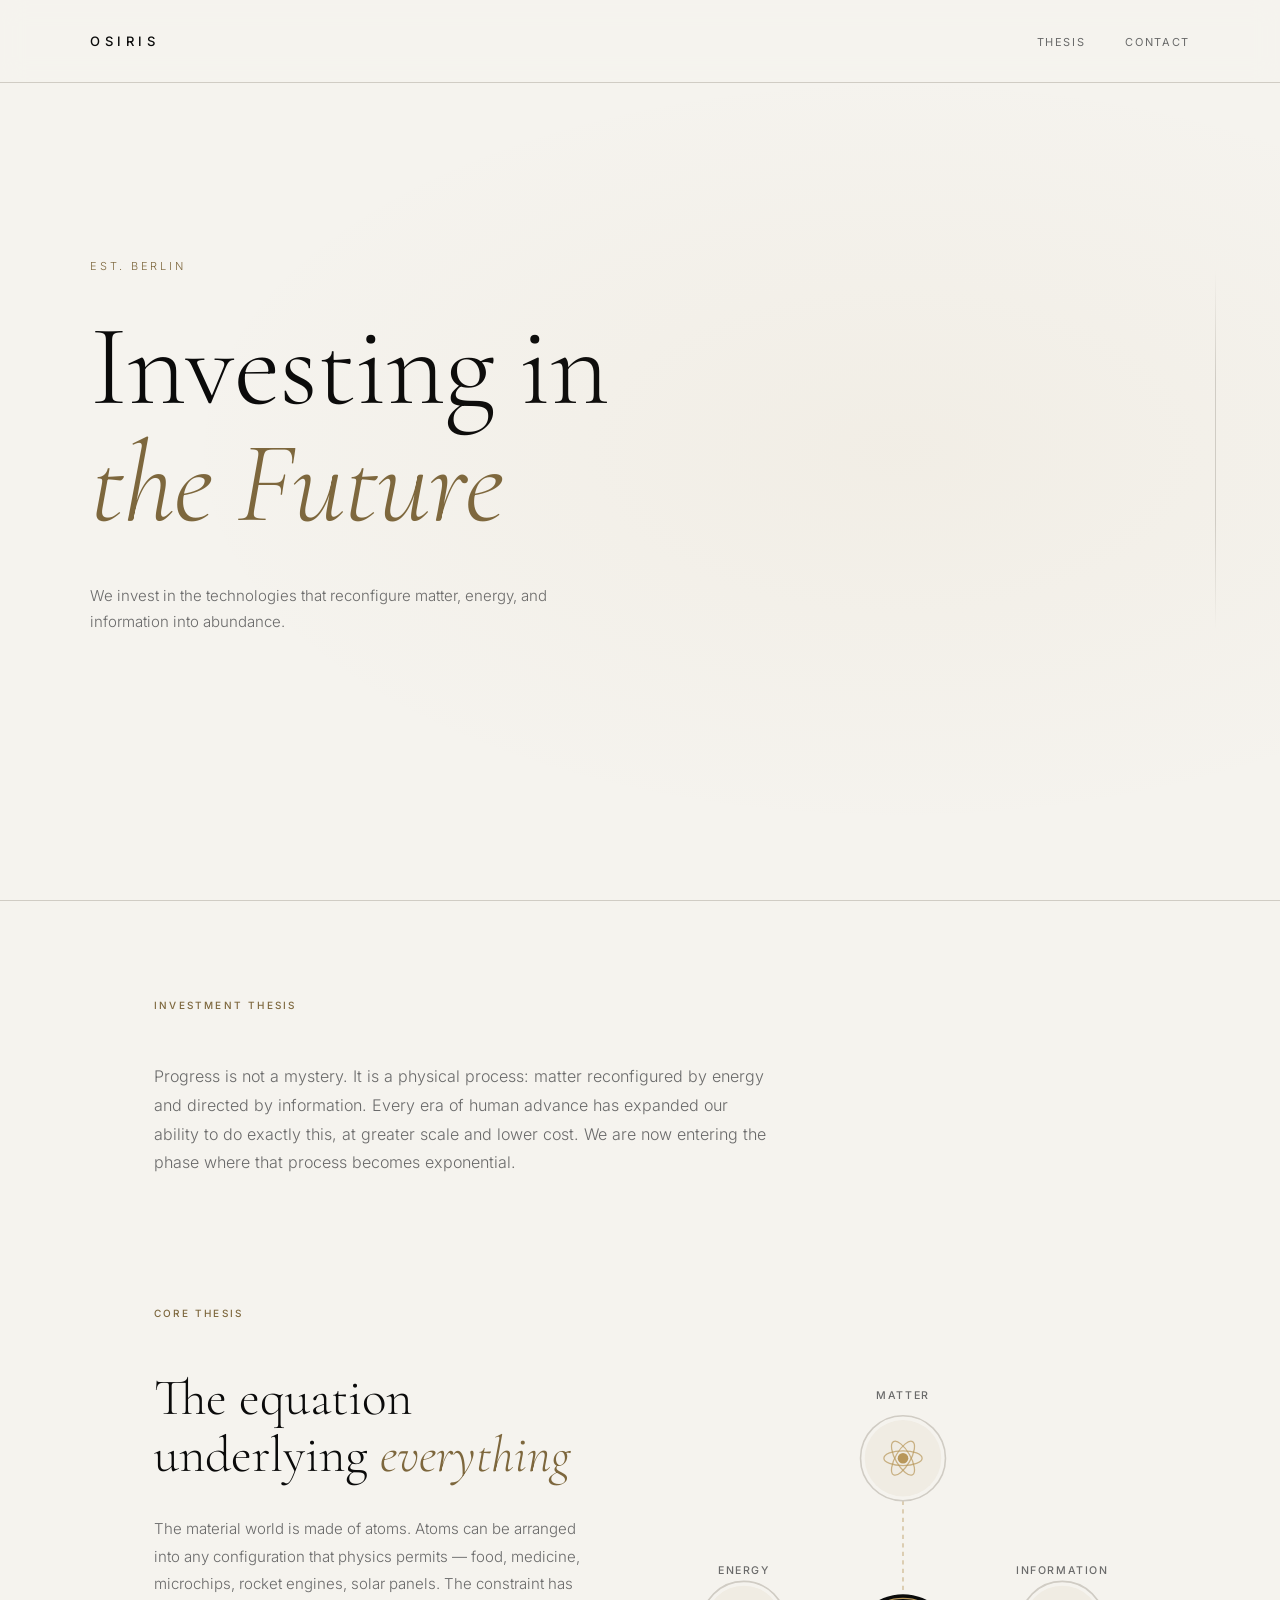
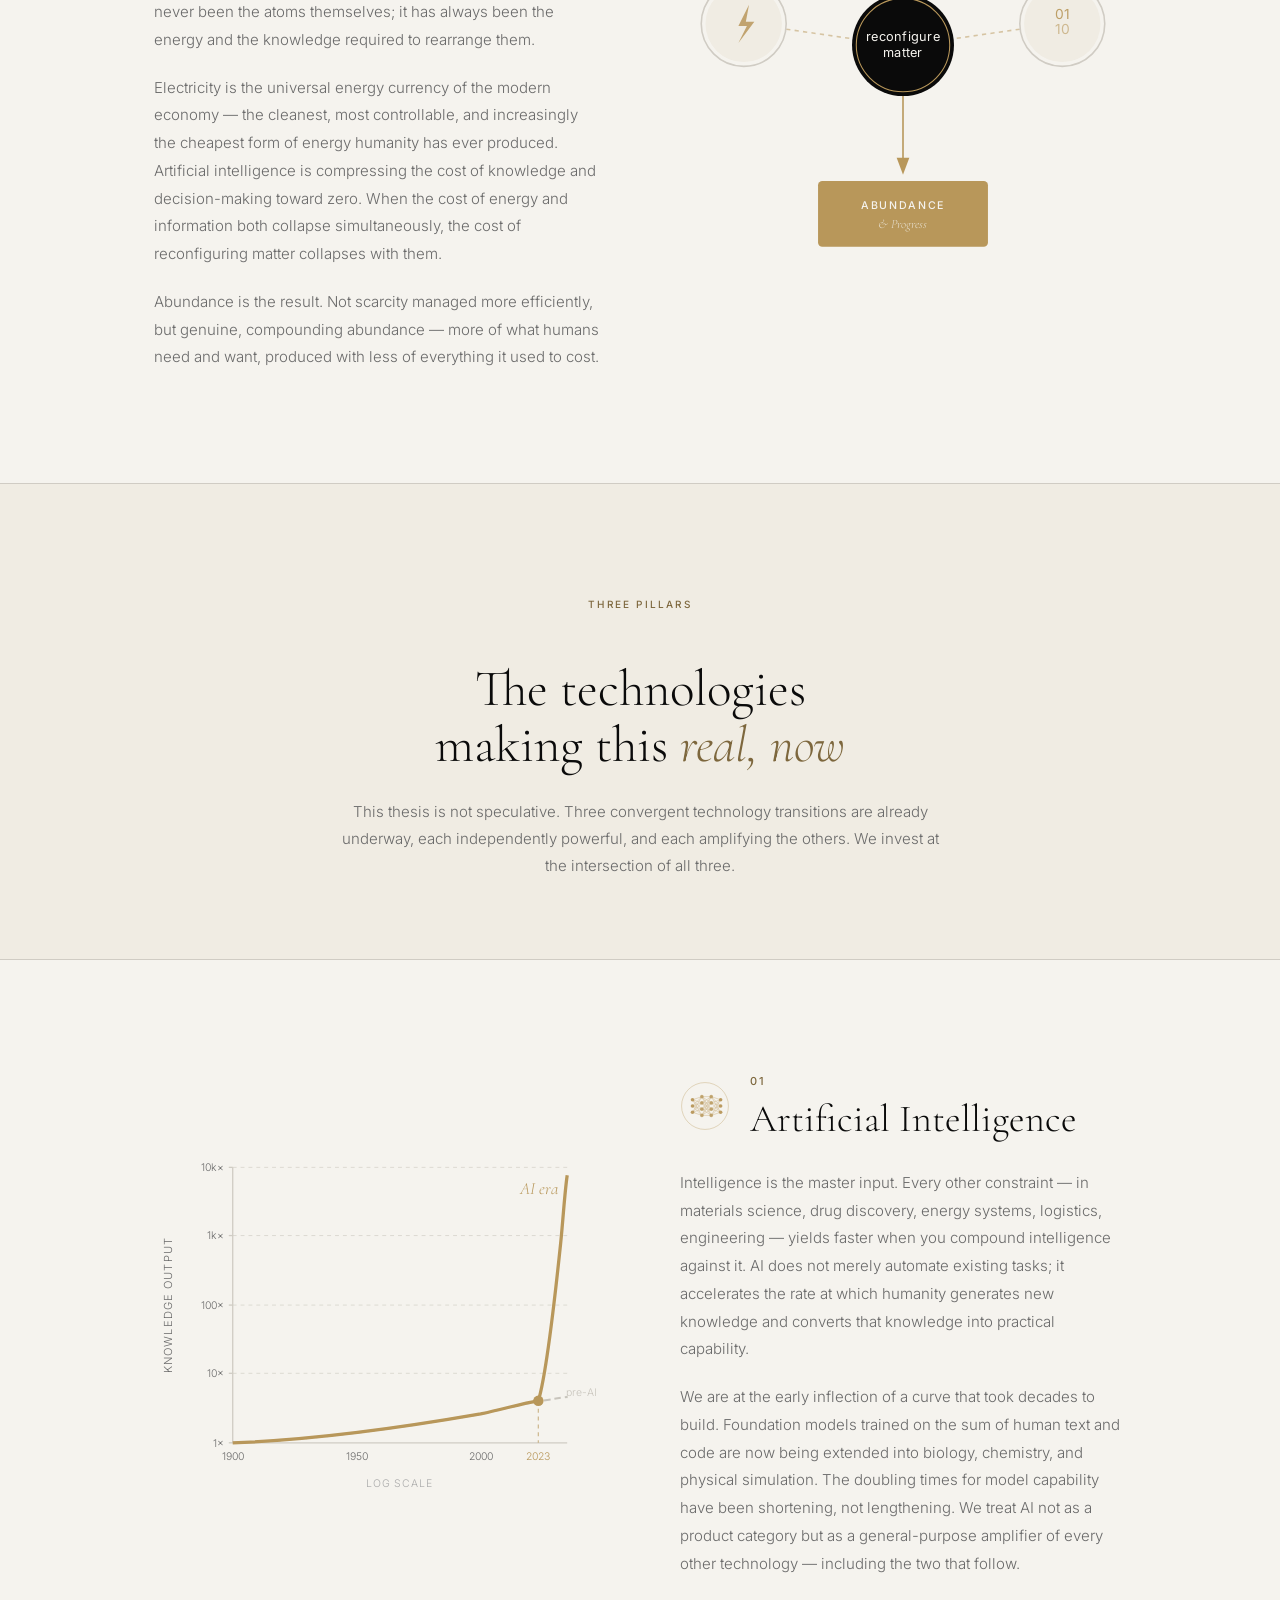
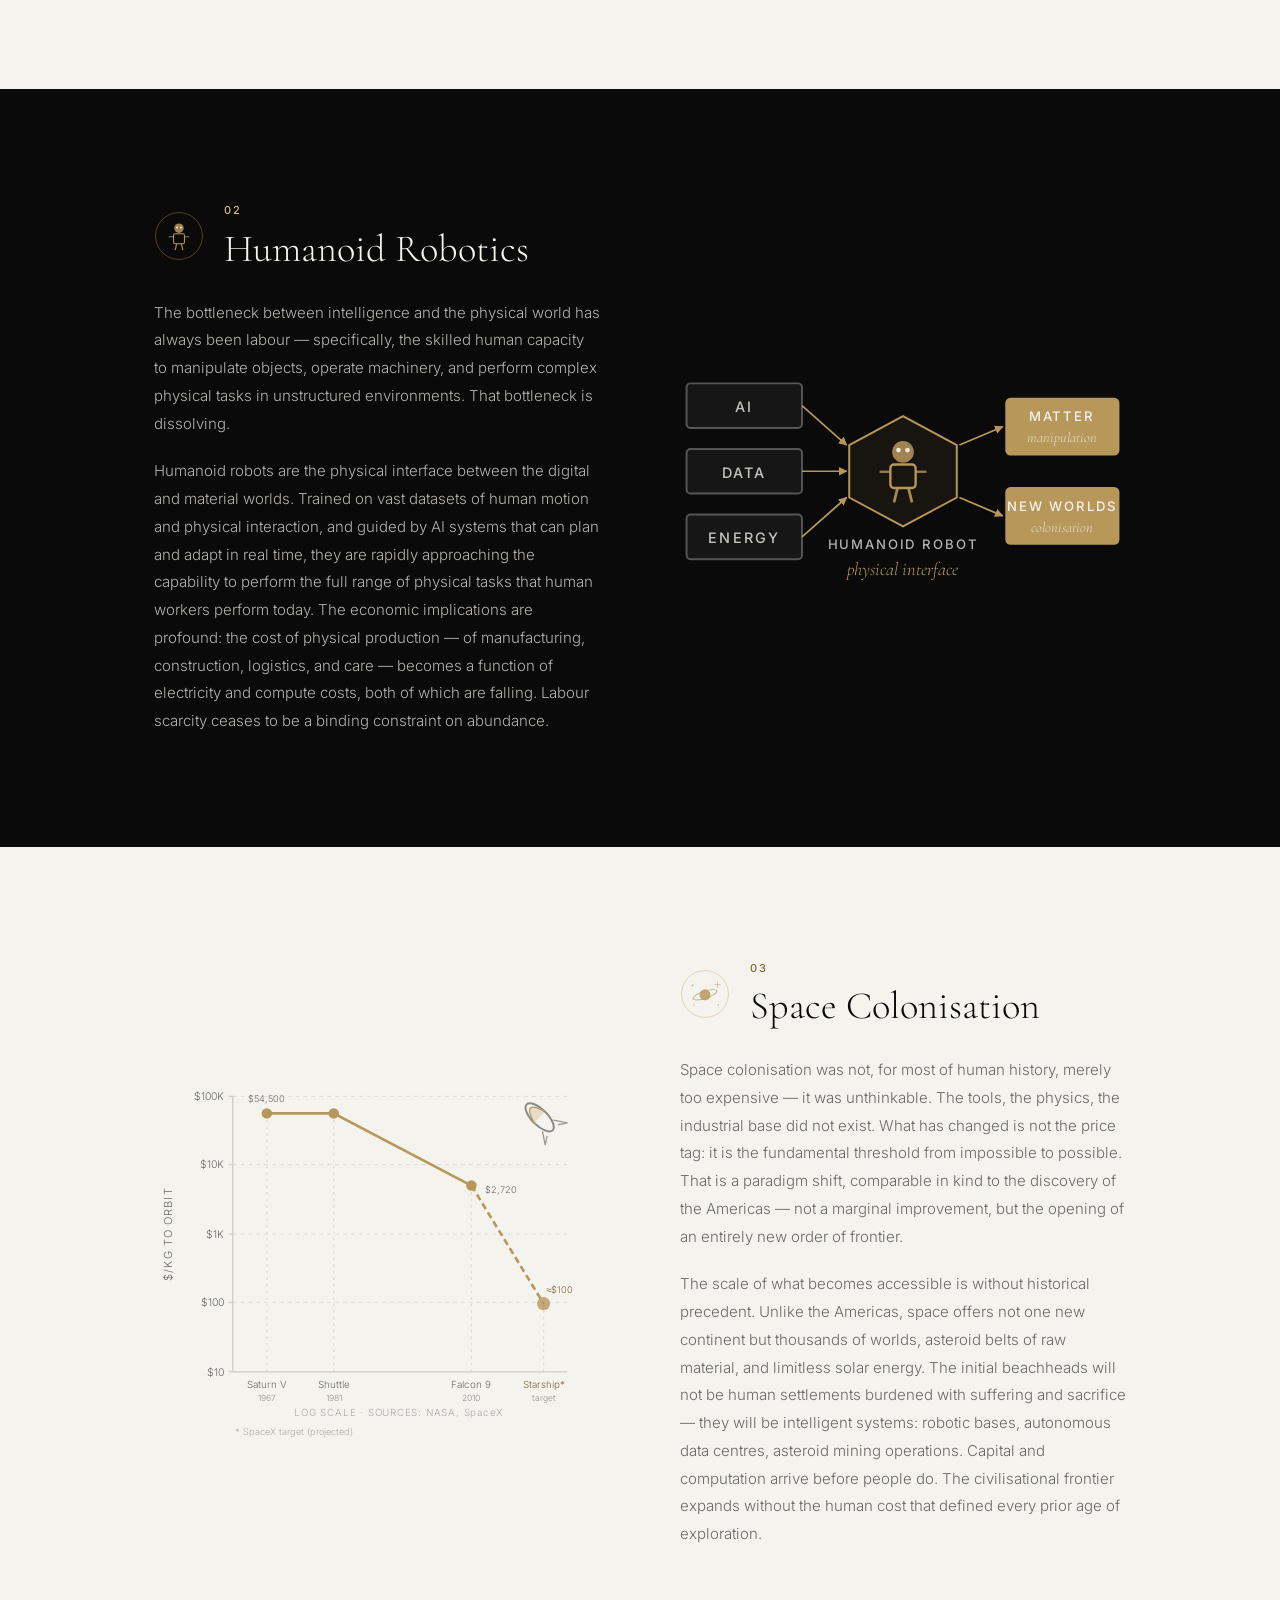
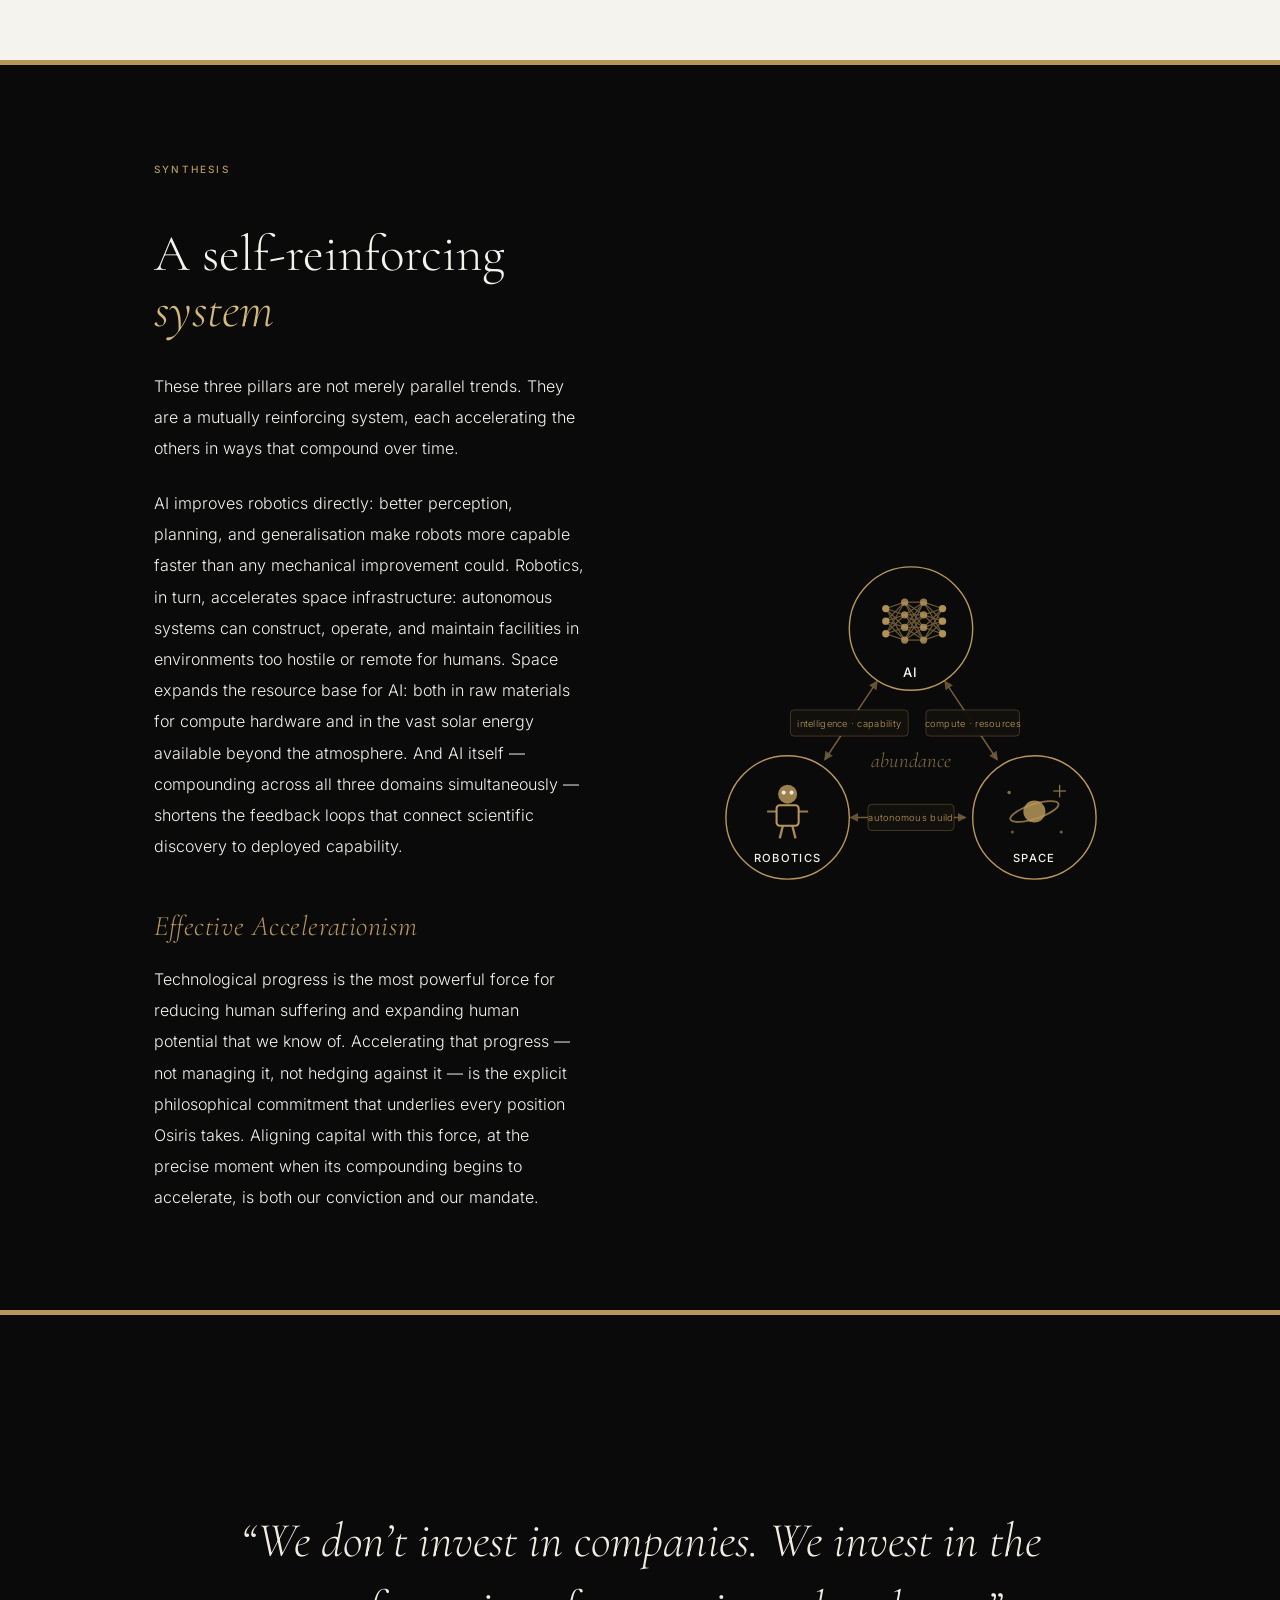
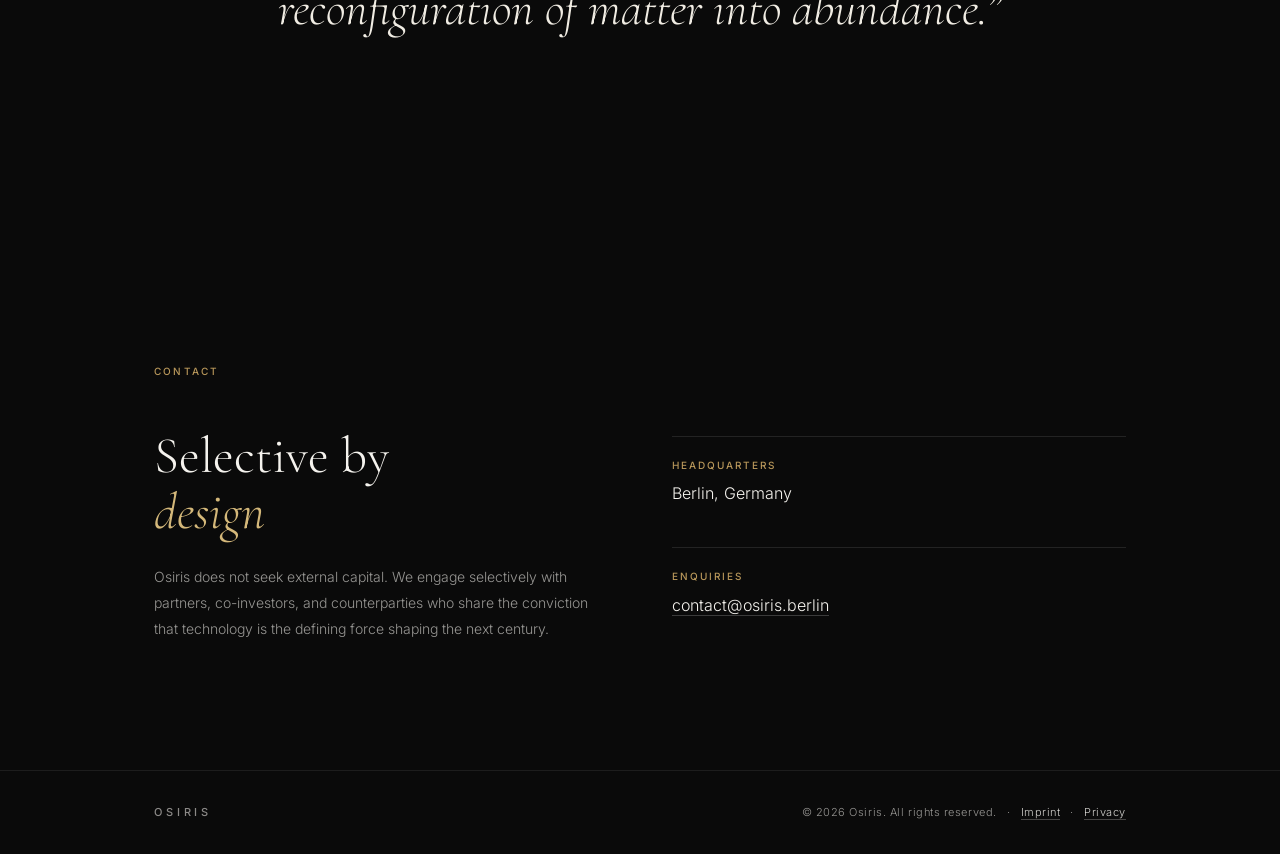
==== commit d636e859: "Make space chart x-axis a true time scale; add year labels The cost-to-orbit x-positions were hand-p" ====
--- a/index.html
+++ b/index.html
@@ -481,29 +481,33 @@
               <text x="187" y="274" text-anchor="middle" font-family="Inter, sans-serif" font-size="7.5"
                     fill="#aaa" letter-spacing="0.08em">LOG SCALE &#xB7; SOURCES: NASA, SpaceX</text>
 
-              <polyline points="92,43 134,43 237,98 262,112"
+              <polyline points="86,43 137,43 242,98"
                         fill="none" stroke="#b8975a" stroke-width="2"/>
-              <line x1="262" y1="112" x2="297" y2="188"
+              <line x1="242" y1="98" x2="297" y2="188"
                     stroke="#b8975a" stroke-width="2" stroke-dasharray="5 3"/>
 
-              <circle cx="92"  cy="43"  r="4" fill="#b8975a"/>
-              <circle cx="134" cy="43"  r="4" fill="#b8975a"/>
-              <circle cx="237" cy="98"  r="4" fill="#b8975a"/>
-              <circle cx="262" cy="112" r="4" fill="#b8975a"/>
+              <circle cx="86"  cy="43"  r="4" fill="#b8975a"/>
+              <circle cx="137" cy="43"  r="4" fill="#b8975a"/>
+              <circle cx="242" cy="98"  r="4" fill="#b8975a"/>
               <circle cx="297" cy="188" r="5" fill="#b8975a" opacity="0.8"/>
 
-              <line x1="92"  y1="43"  x2="92"  y2="240" stroke="rgba(184,151,90,0.25)" stroke-width="1" stroke-dasharray="2 3"/>
-              <line x1="134" y1="43"  x2="134" y2="240" stroke="rgba(184,151,90,0.25)" stroke-width="1" stroke-dasharray="2 3"/>
-              <line x1="237" y1="98"  x2="237" y2="240" stroke="rgba(184,151,90,0.25)" stroke-width="1" stroke-dasharray="2 3"/>
+              <line x1="86"  y1="43"  x2="86"  y2="240" stroke="rgba(184,151,90,0.25)" stroke-width="1" stroke-dasharray="2 3"/>
+              <line x1="137" y1="43"  x2="137" y2="240" stroke="rgba(184,151,90,0.25)" stroke-width="1" stroke-dasharray="2 3"/>
+              <line x1="242" y1="98"  x2="242" y2="240" stroke="rgba(184,151,90,0.25)" stroke-width="1" stroke-dasharray="2 3"/>
               <line x1="297" y1="188" x2="297" y2="240" stroke="rgba(184,151,90,0.25)" stroke-width="1" stroke-dasharray="2 3"/>
 
-              <text x="92"  y="253" text-anchor="middle" font-family="Inter, sans-serif" font-size="7.5" fill="#6a6a6a">Saturn V</text>
-              <text x="134" y="253" text-anchor="middle" font-family="Inter, sans-serif" font-size="7.5" fill="#6a6a6a">Shuttle</text>
-              <text x="237" y="253" text-anchor="middle" font-family="Inter, sans-serif" font-size="7.5" fill="#6a6a6a">Falcon 9</text>
-              <text x="297" y="253" text-anchor="middle" font-family="Inter, sans-serif" font-size="7.5" fill="#7d673d">Starship*</text>
-
-              <text x="92"  y="34"  text-anchor="middle" font-family="Inter, sans-serif" font-size="7" fill="#6a6a6a">$54,500</text>
-              <text x="255" y="104" font-family="Inter, sans-serif" font-size="7" fill="#6a6a6a">$2,720</text>
+              <text x="86"  y="252" text-anchor="middle" font-family="Inter, sans-serif" font-size="7.5" fill="#6a6a6a">Saturn V</text>
+              <text x="137" y="252" text-anchor="middle" font-family="Inter, sans-serif" font-size="7.5" fill="#6a6a6a">Shuttle</text>
+              <text x="242" y="252" text-anchor="middle" font-family="Inter, sans-serif" font-size="7.5" fill="#6a6a6a">Falcon 9</text>
+              <text x="297" y="252" text-anchor="middle" font-family="Inter, sans-serif" font-size="7.5" fill="#7d673d">Starship*</text>
+
+              <text x="86"  y="262" text-anchor="middle" font-family="Inter, sans-serif" font-size="6.5" fill="#8f8f8f">1967</text>
+              <text x="137" y="262" text-anchor="middle" font-family="Inter, sans-serif" font-size="6.5" fill="#8f8f8f">1981</text>
+              <text x="242" y="262" text-anchor="middle" font-family="Inter, sans-serif" font-size="6.5" fill="#8f8f8f">2010</text>
+              <text x="297" y="262" text-anchor="middle" font-family="Inter, sans-serif" font-size="6.5" fill="#8f8f8f">target</text>
+
+              <text x="86"  y="34"  text-anchor="middle" font-family="Inter, sans-serif" font-size="7" fill="#6a6a6a">$54,500</text>
+              <text x="252" y="104" font-family="Inter, sans-serif" font-size="7" fill="#6a6a6a">$2,720</text>
               <text x="299" y="180" font-family="Inter, sans-serif" font-size="7" fill="#7d673d">&#x2248;$100</text>
 
               <text x="62" y="288" font-family="Inter, sans-serif" font-size="7" fill="#aaa">* SpaceX target (projected)</text>
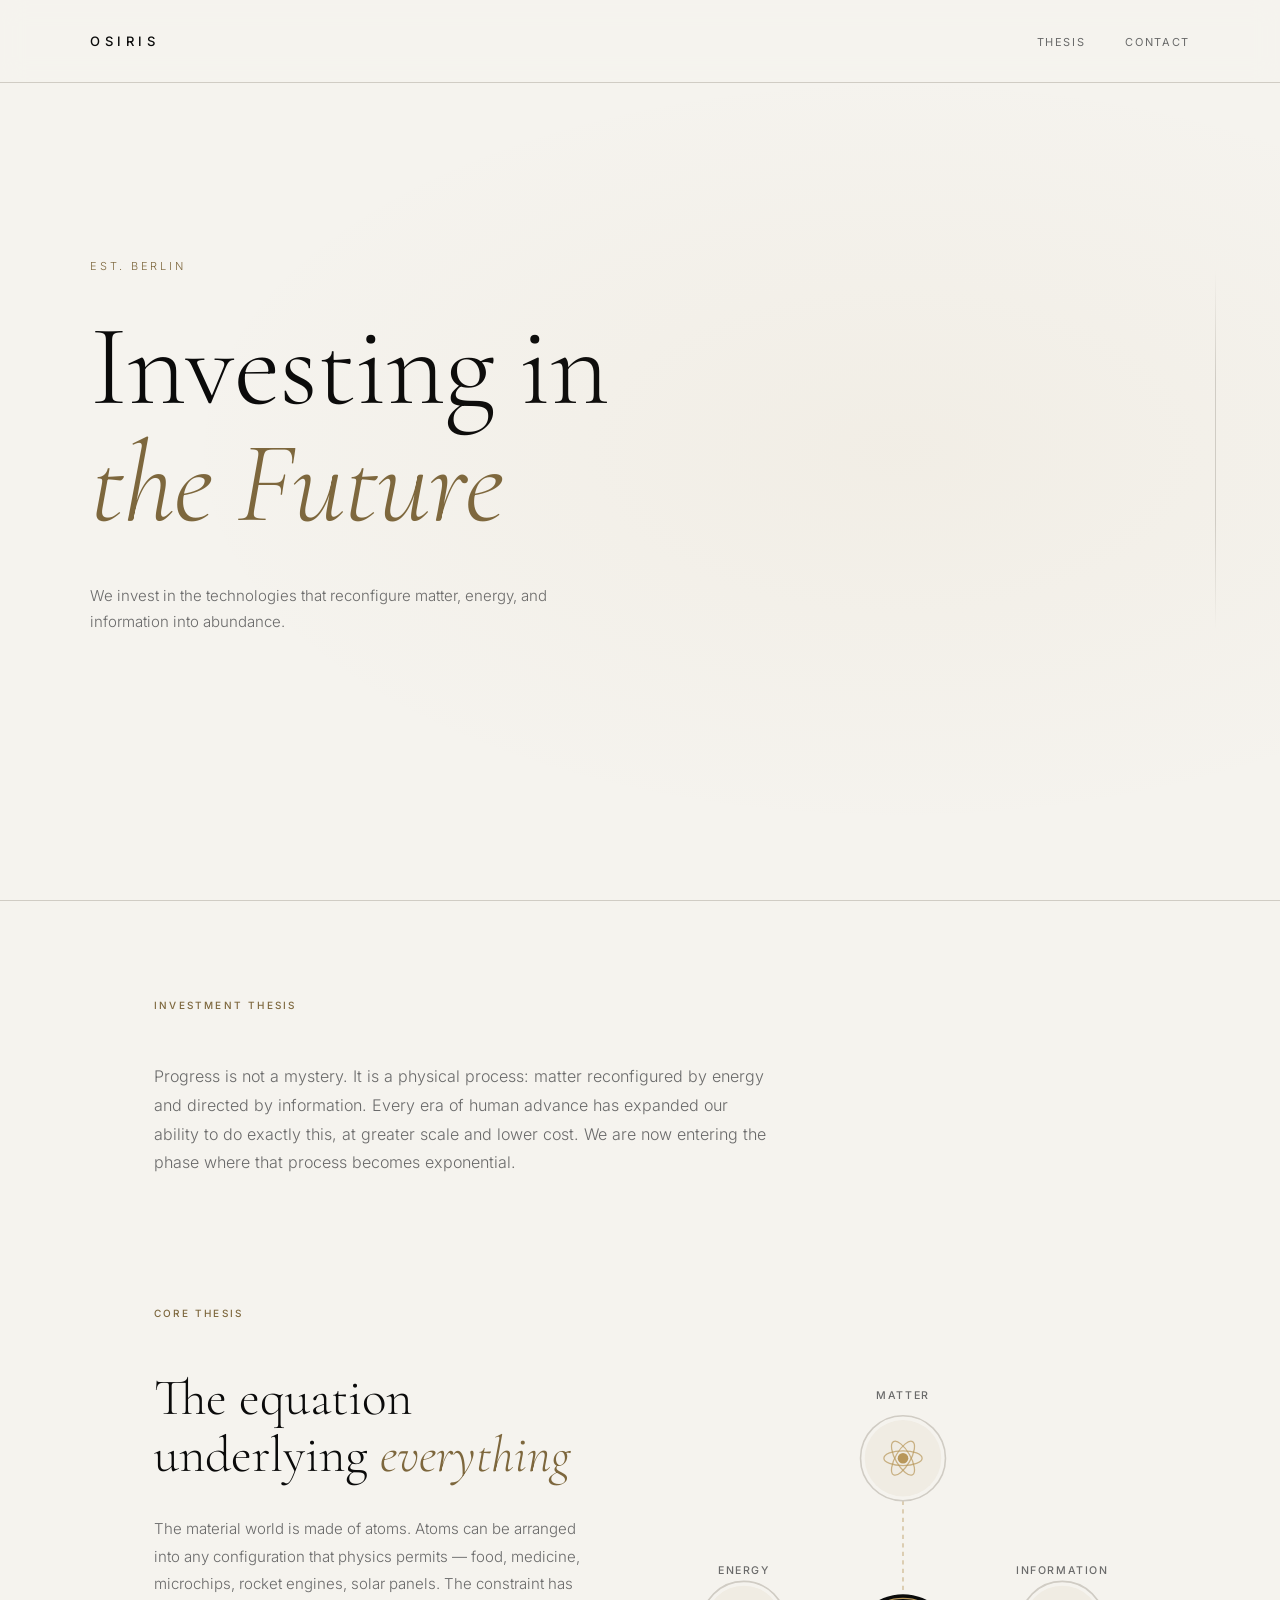
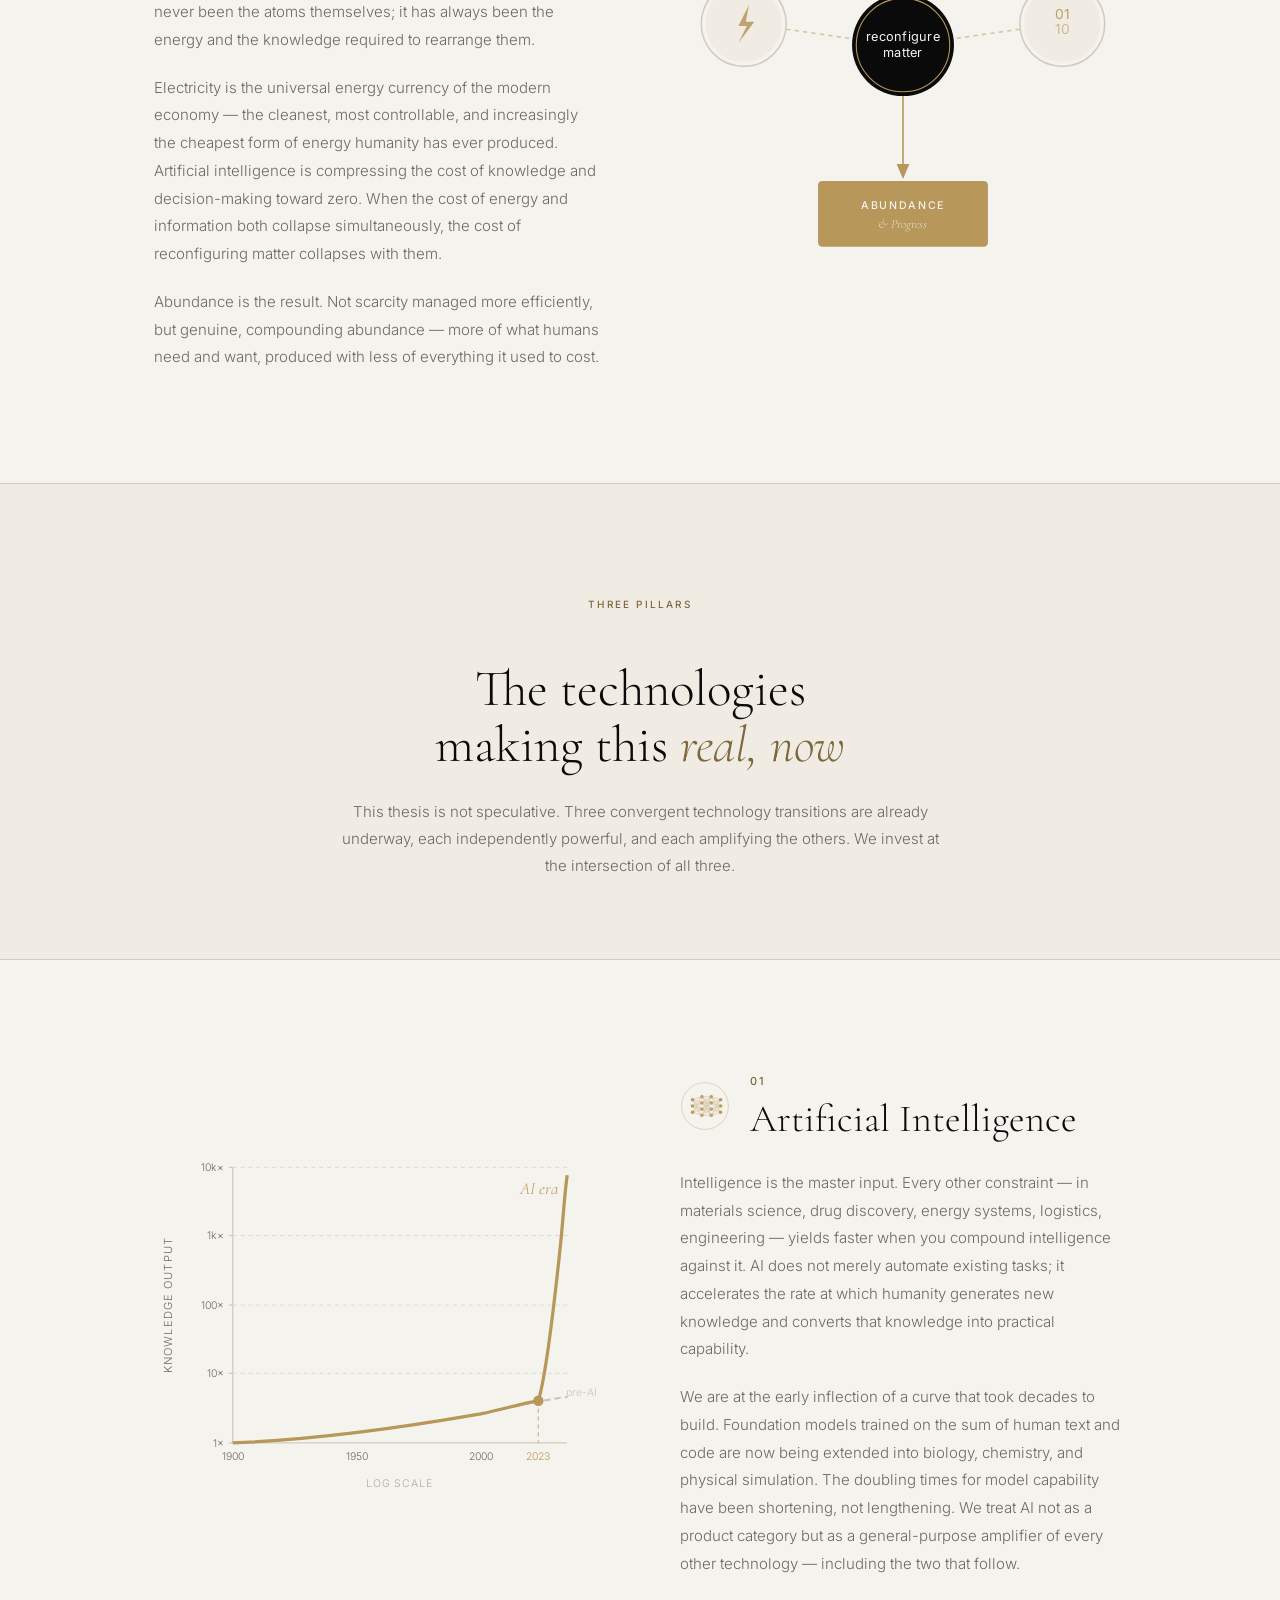
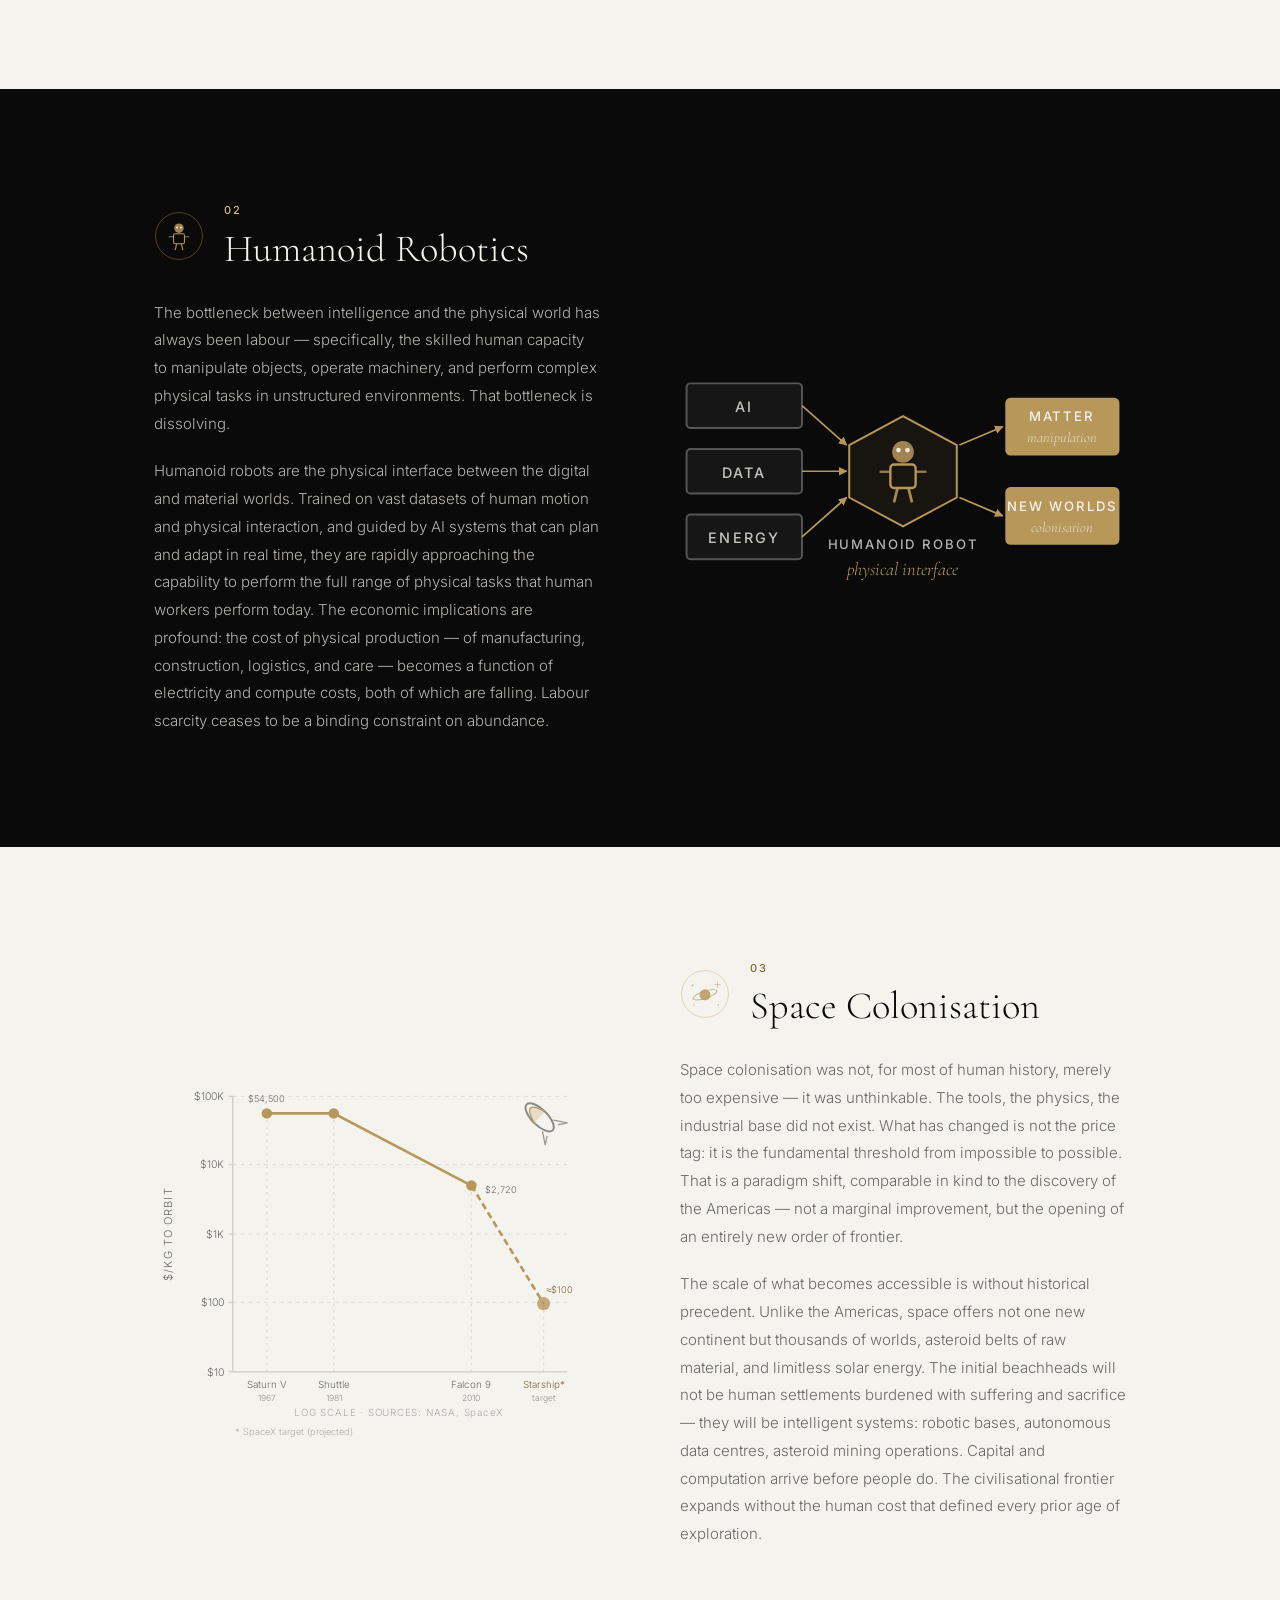
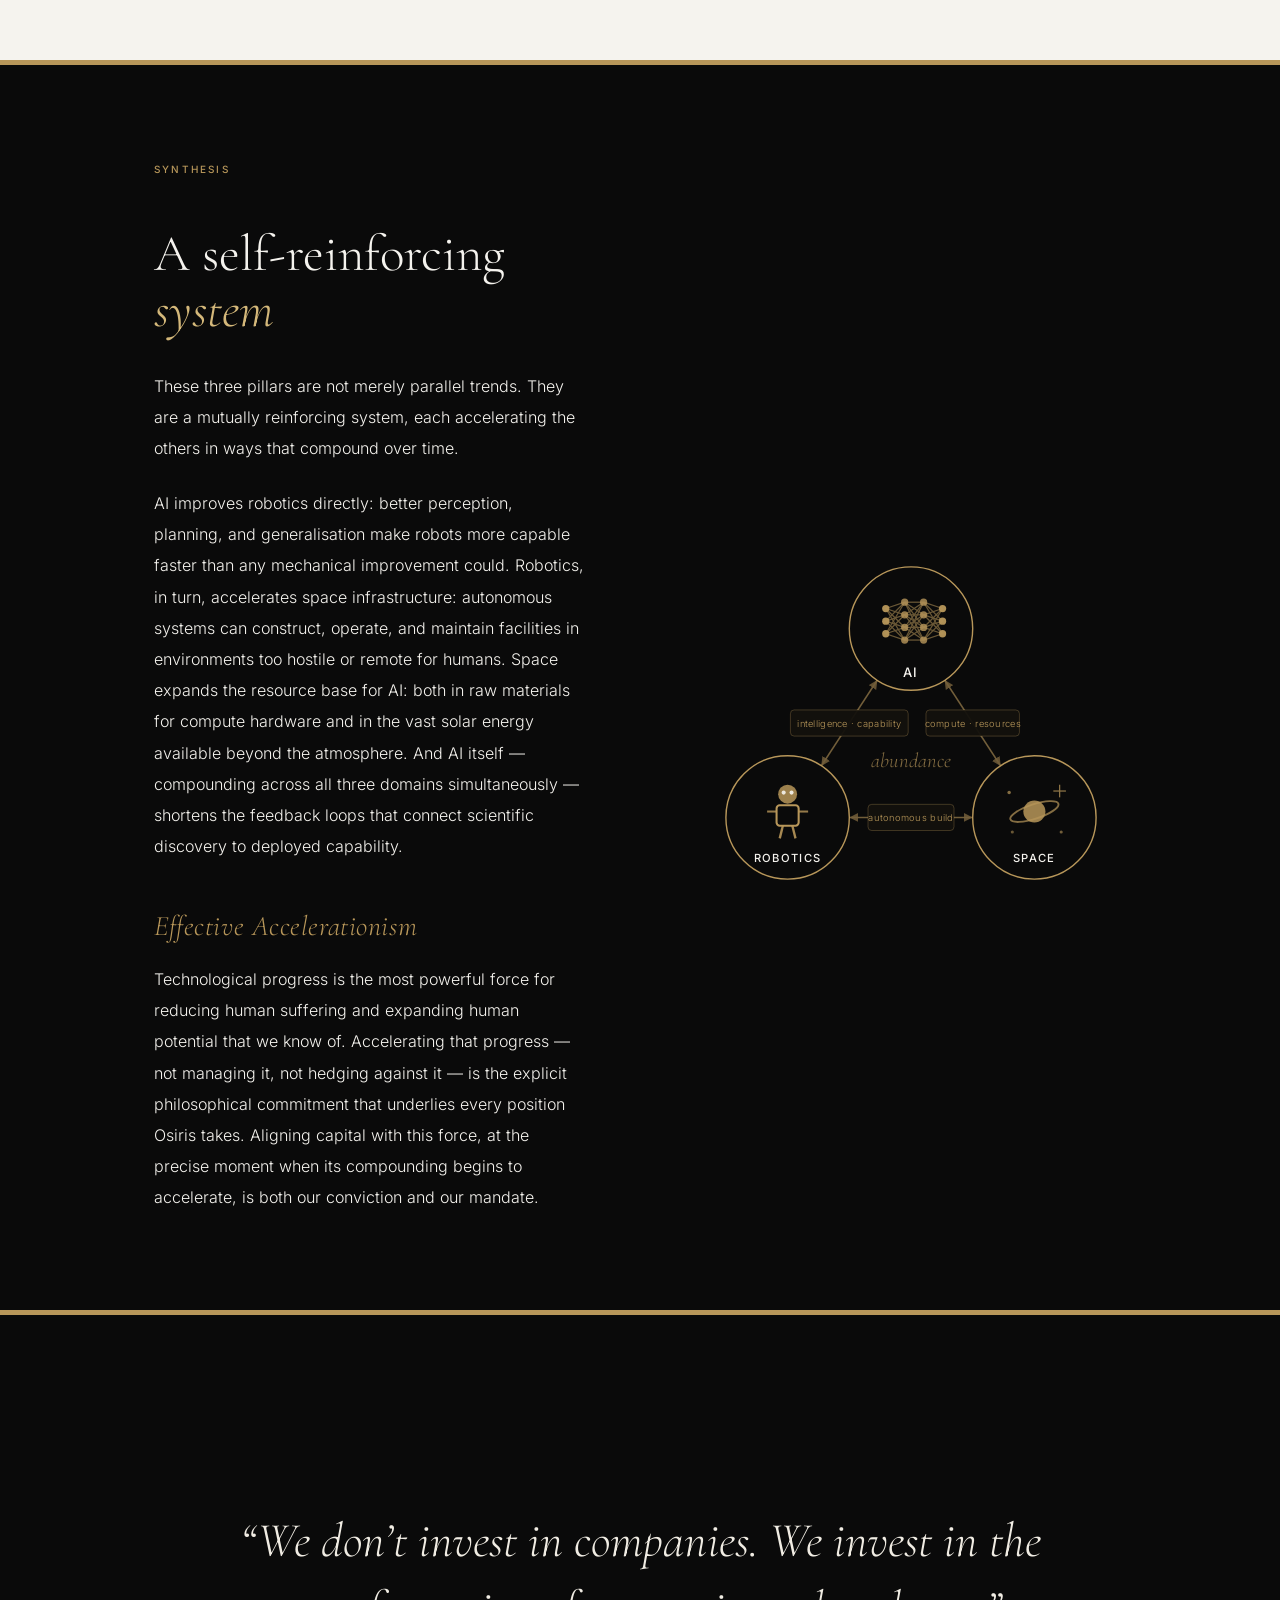
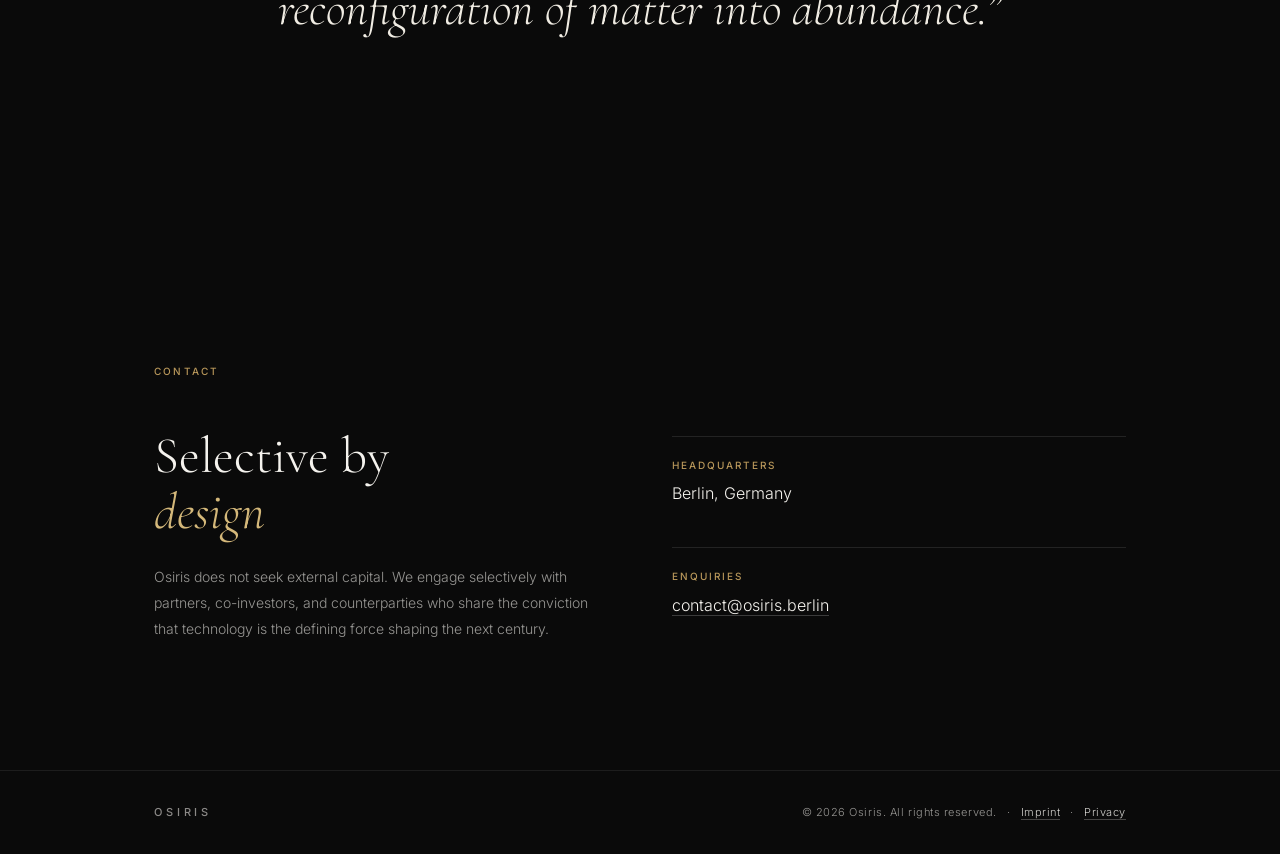
==== commit cdc24068: "Fix diagram connector gaps: core arrow-to-box and synthesis arrowheads Core thesis: extend the 'reco" ====
--- a/index.html
+++ b/index.html
@@ -234,8 +234,8 @@
                 <line x1="210" y1="94"  x2="210" y2="182" stroke="#b8975a" stroke-width="1.5" stroke-dasharray="4 4" opacity="0.5"/>
                 <line x1="100" y1="215" x2="162" y2="224" stroke="#b8975a" stroke-width="1.5" stroke-dasharray="4 4" opacity="0.5"/>
                 <line x1="320" y1="215" x2="258" y2="224" stroke="#b8975a" stroke-width="1.5" stroke-dasharray="4 4" opacity="0.5"/>
-                <line x1="210" y1="278" x2="210" y2="340" stroke="#b8975a" stroke-width="1.5"/>
-                <polygon points="210,352 204,336 216,336" fill="#b8975a"/>
+                <line x1="210" y1="278" x2="210" y2="344" stroke="#b8975a" stroke-width="1.5"/>
+                <polygon points="210,356 204,342 216,342" fill="#b8975a"/>
 
                 <circle cx="210" cy="54" r="40" fill="none" stroke="#d0ccc4" stroke-width="1.5"/>
                 <circle cx="210" cy="54" r="36" fill="#f0ece3"/>
@@ -599,22 +599,22 @@
             <svg viewBox="0 0 460 390" xmlns="http://www.w3.org/2000/svg" role="img"
                  aria-label="AI, Robotics, and Space as three mutually reinforcing nodes">
               <defs>
-                <marker id="ag-fwd" markerWidth="6" markerHeight="6" refX="5" refY="3" orient="auto">
+                <marker id="ag-fwd" markerWidth="6" markerHeight="6" refX="6" refY="3" orient="auto">
                   <path d="M0,0 L6,3 L0,6 Z" fill="#b8975a" opacity="0.85"/>
                 </marker>
-                <marker id="ag-rev" markerWidth="6" markerHeight="6" refX="1" refY="3" orient="auto-start-reverse">
+                <marker id="ag-rev" markerWidth="6" markerHeight="6" refX="6" refY="3" orient="auto-start-reverse">
                   <path d="M0,0 L6,3 L0,6 Z" fill="#b8975a" opacity="0.85"/>
                 </marker>
               </defs>
 
               <!-- Reinforcing connectors (edge to edge, bidirectional) -->
-              <line x1="190" y1="160" x2="138" y2="238"
+              <line x1="194" y1="153" x2="134" y2="245"
                     stroke="#b8975a" stroke-width="1.6" opacity="0.6"
                     marker-start="url(#ag-rev)" marker-end="url(#ag-fwd)"/>
-              <line x1="270" y1="160" x2="322" y2="238"
+              <line x1="266" y1="153" x2="326" y2="245"
                     stroke="#b8975a" stroke-width="1.6" opacity="0.6"
                     marker-start="url(#ag-rev)" marker-end="url(#ag-fwd)"/>
-              <line x1="172" y1="300" x2="288" y2="300"
+              <line x1="164" y1="300" x2="296" y2="300"
                     stroke="#b8975a" stroke-width="1.6" opacity="0.6"
                     marker-start="url(#ag-rev)" marker-end="url(#ag-fwd)"/>
 
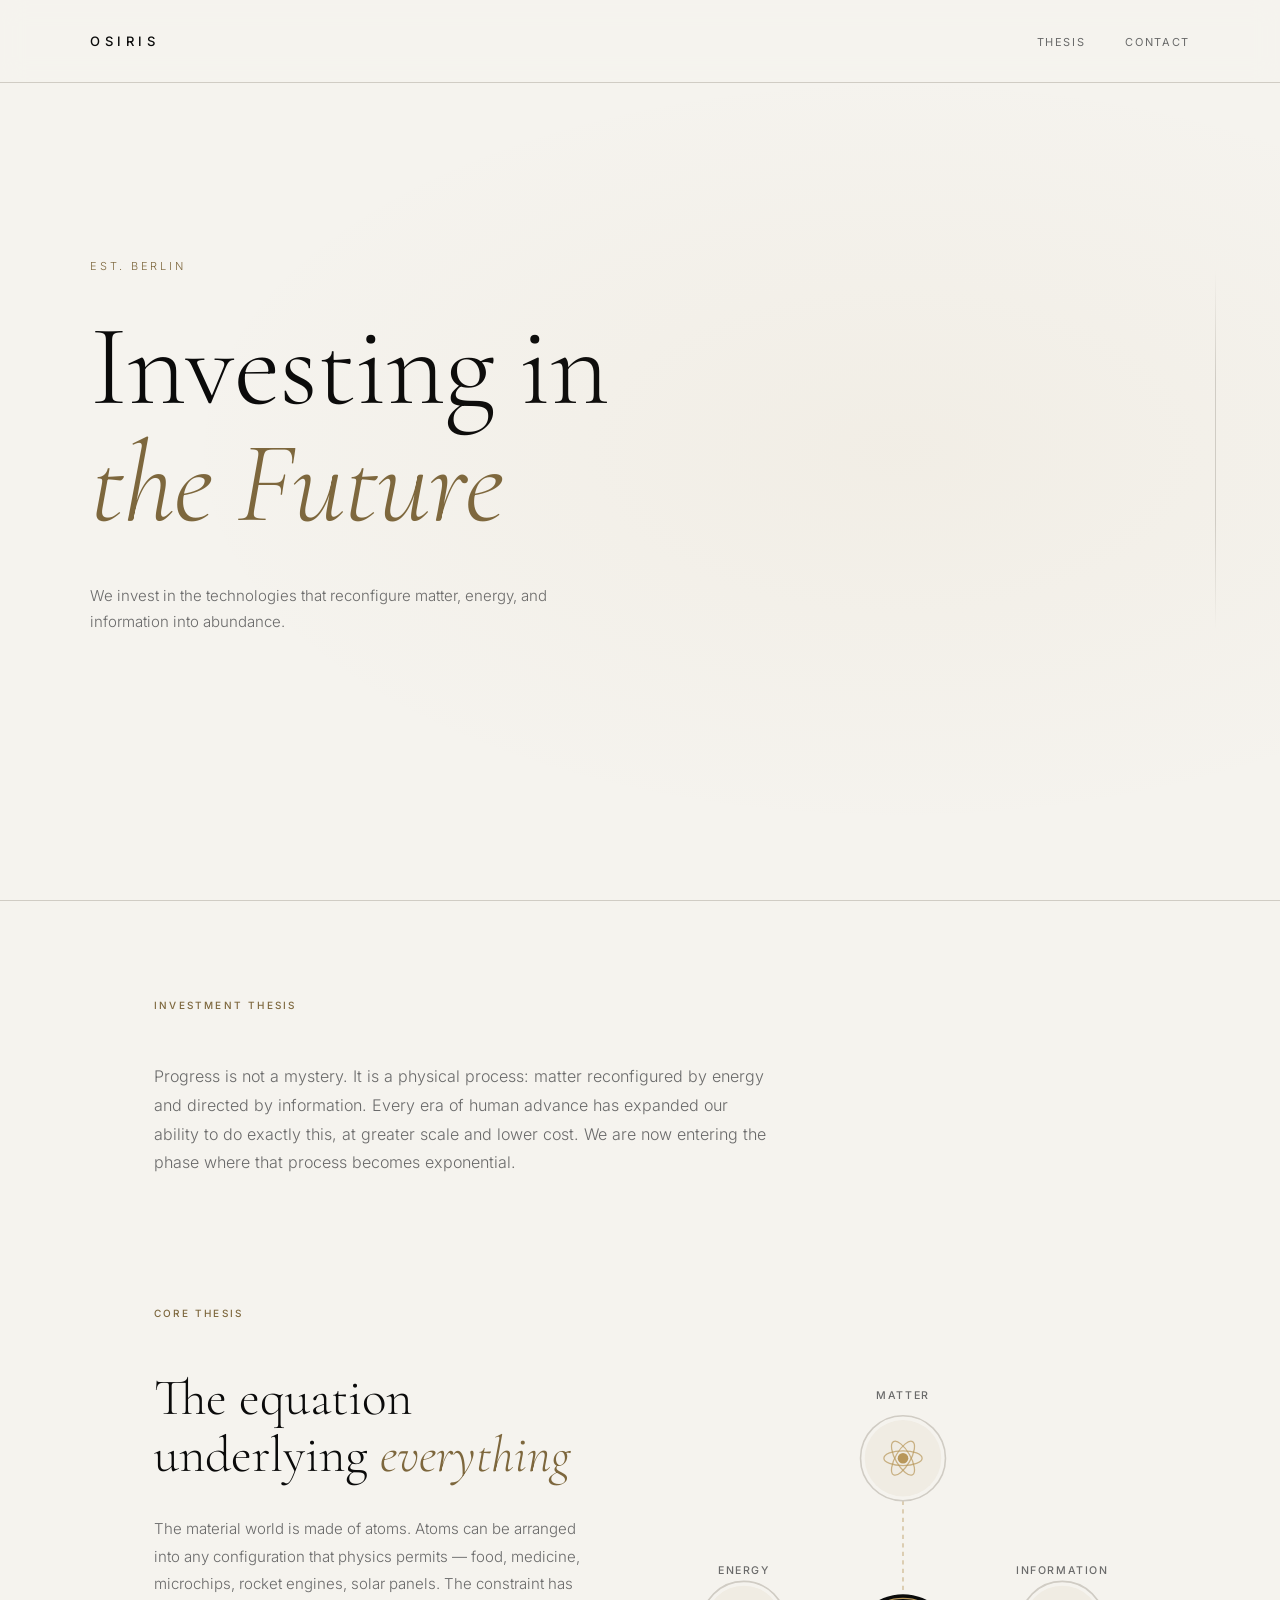
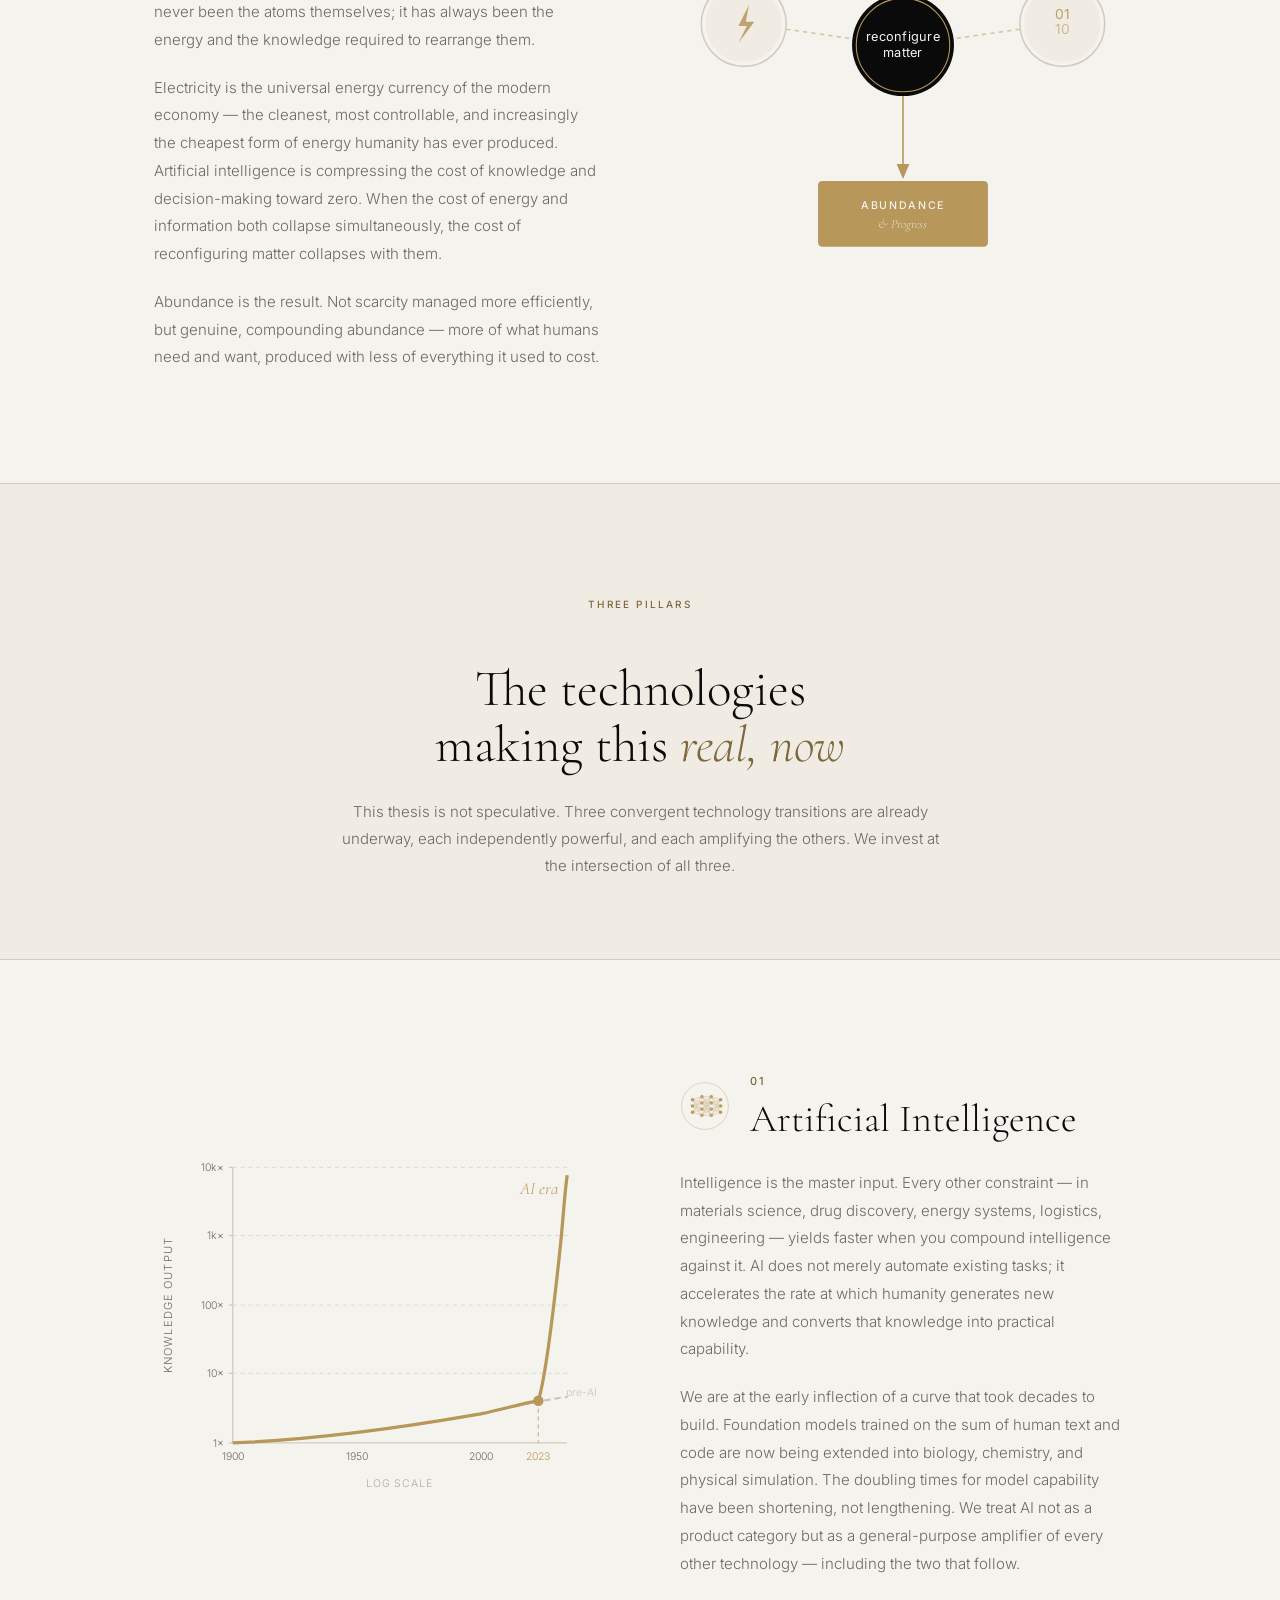
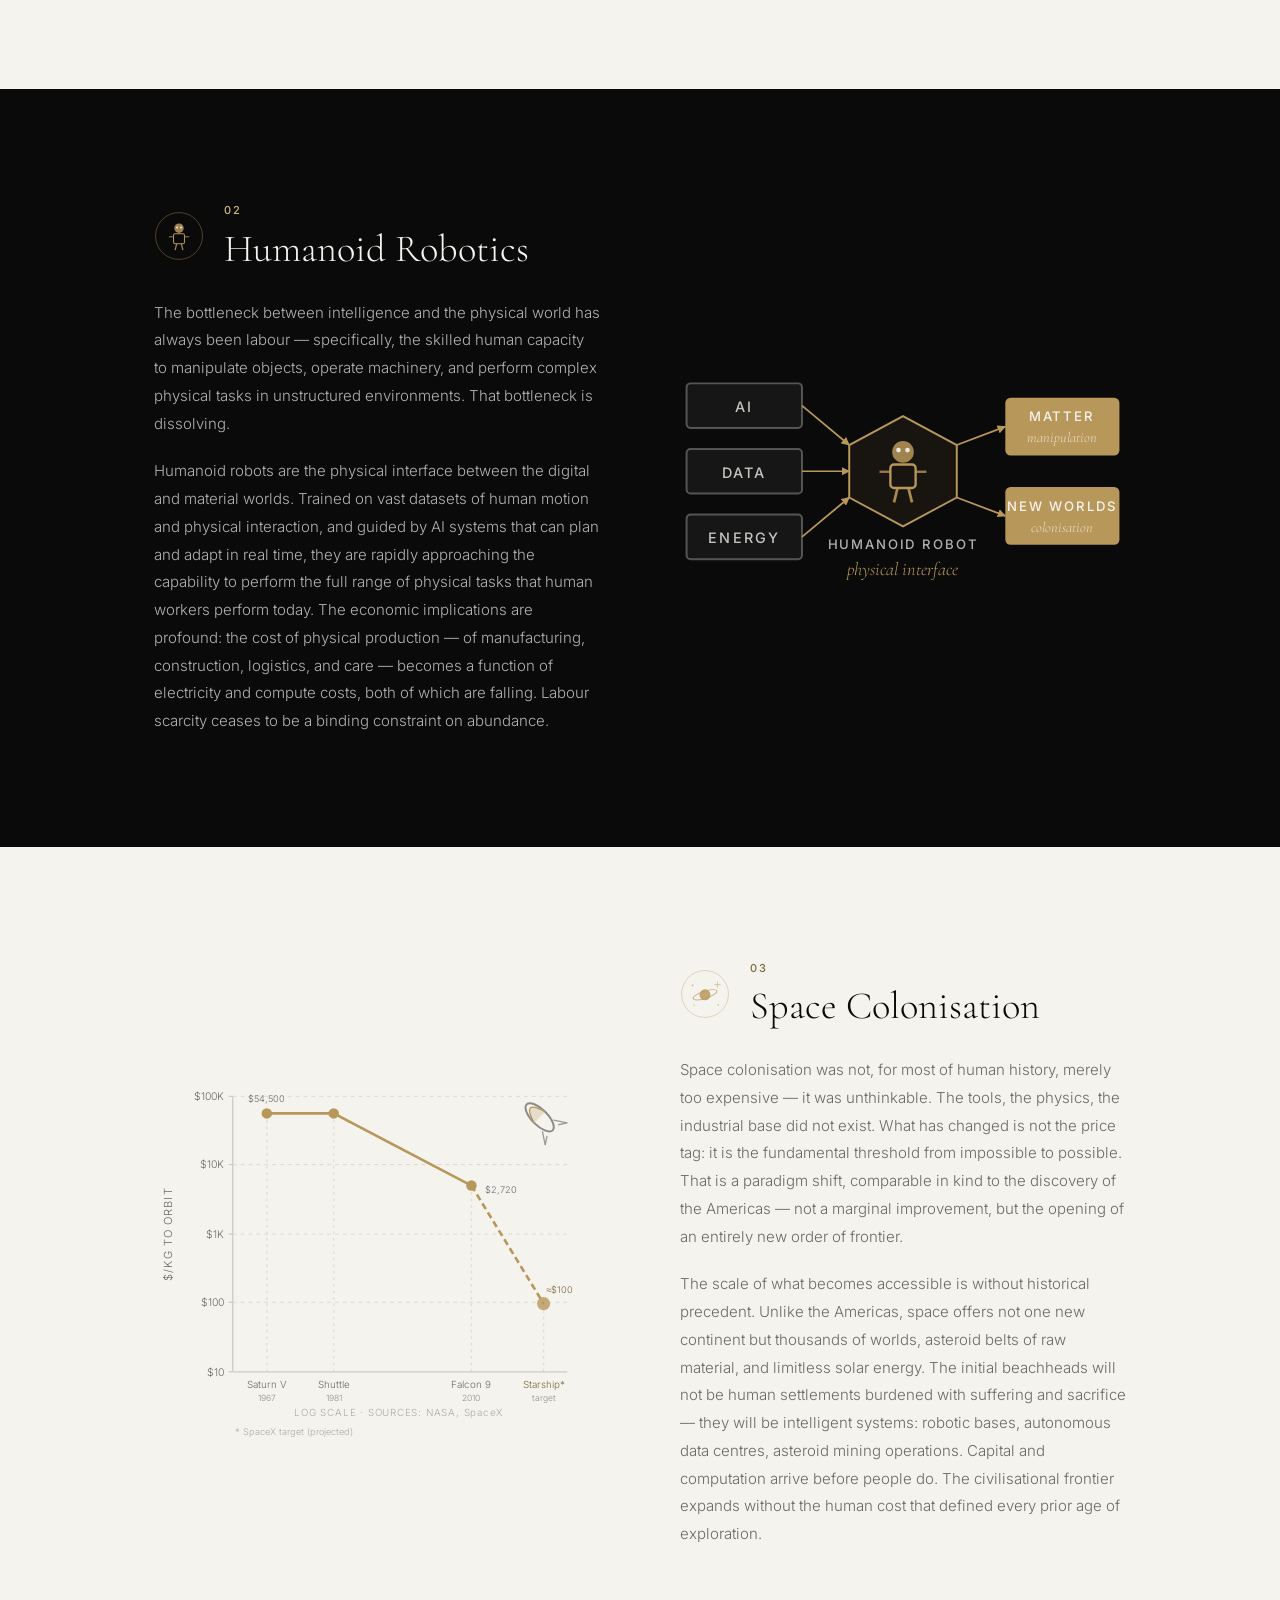
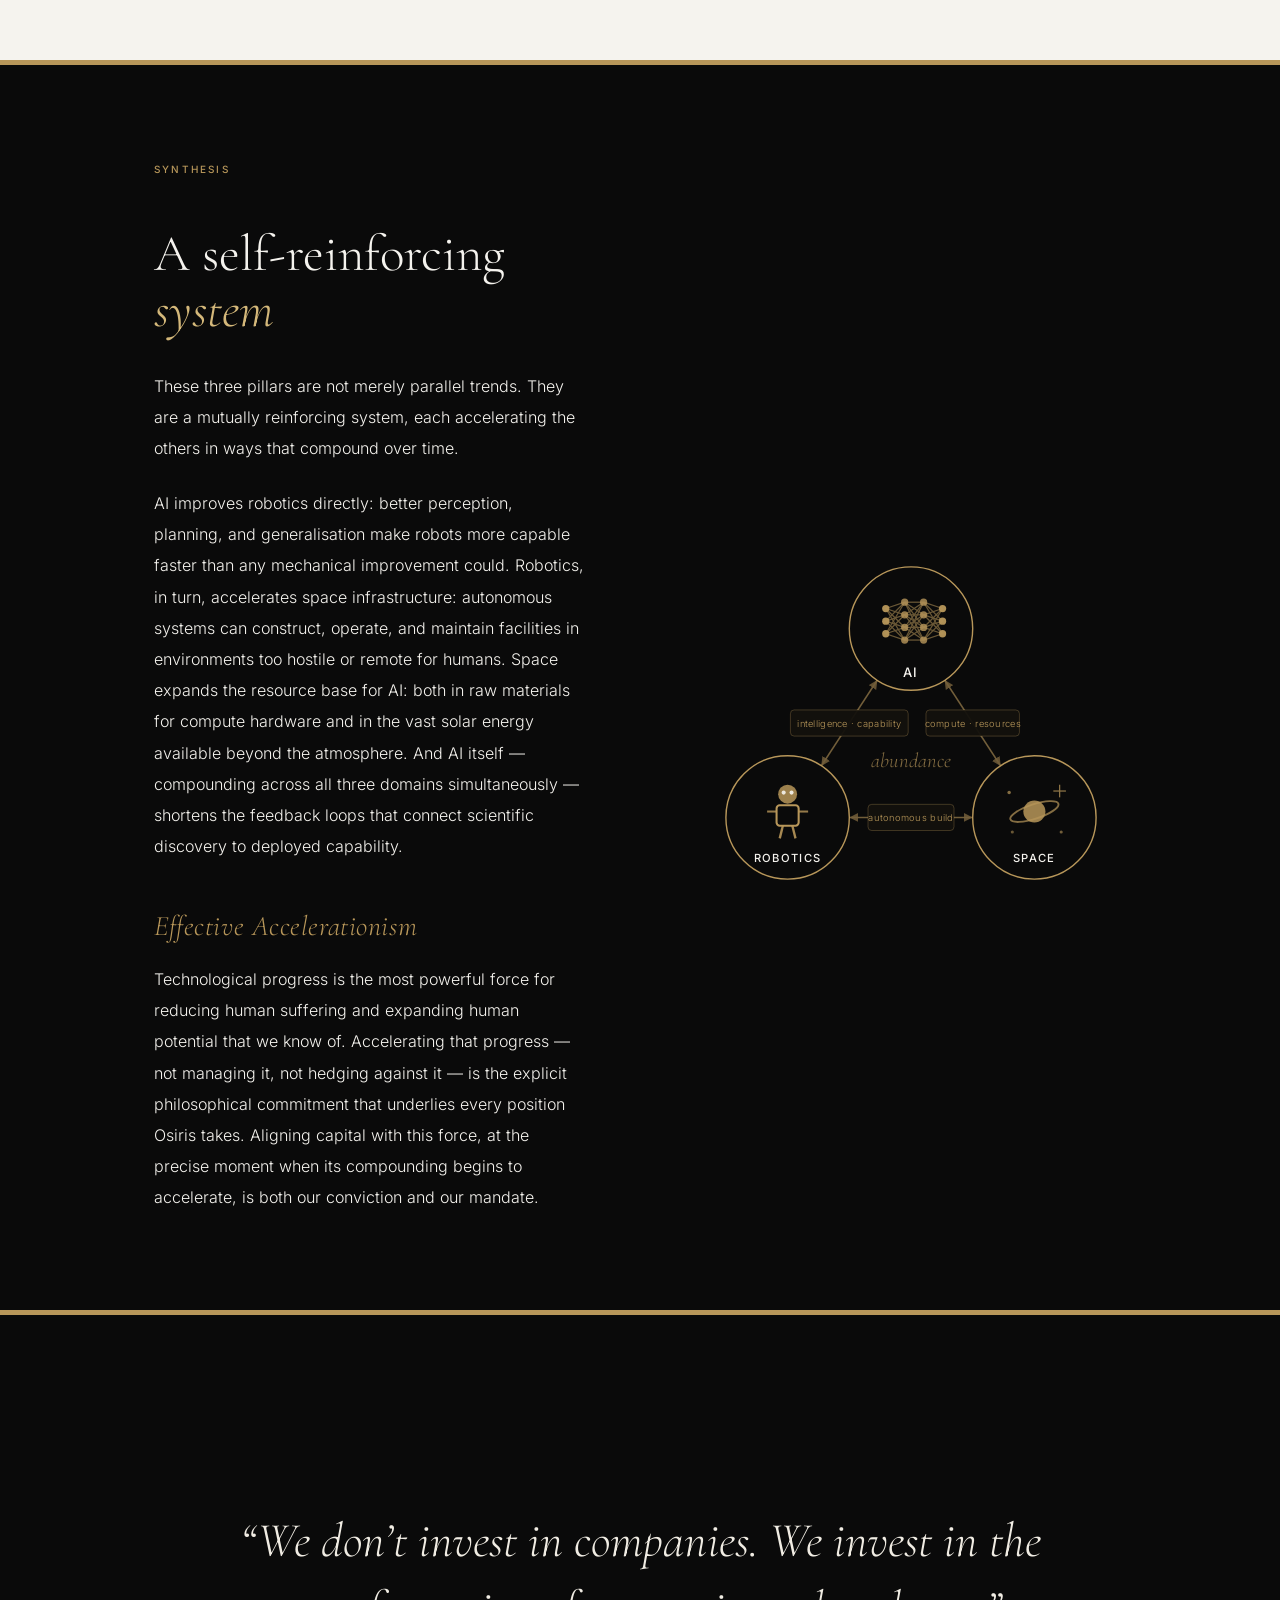
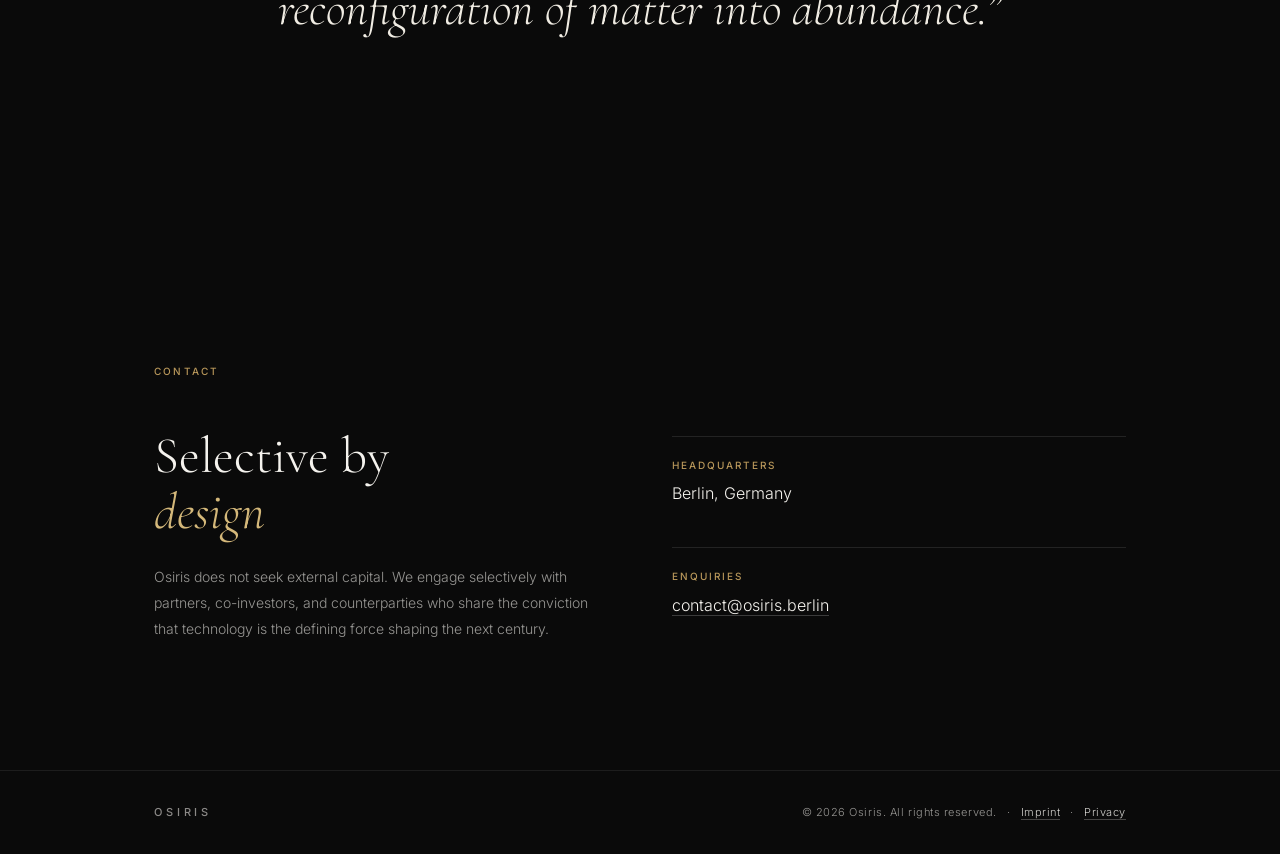
==== commit c6933e5a: "Close remaining robotics diagram gaps at the hexagon The input arrowheads stopped ~2px short of the " ====
--- a/index.html
+++ b/index.html
@@ -427,9 +427,9 @@
               <text x="170" y="201" text-anchor="middle" font-family="Inter, sans-serif" font-size="10" font-weight="500" letter-spacing="0.14em" fill="rgba(245,243,238,0.72)">HUMANOID ROBOT</text>
               <text x="170" y="221" text-anchor="middle" font-family="Cormorant Garamond, Georgia, serif" font-size="14" fill="#b8975a" font-style="italic">physical interface</text>
 
-              <line x1="93" y1="92" x2="127" y2="122" stroke="#b8975a" stroke-width="1.3" marker-end="url(#arr-rob)"/>
-              <line x1="93" y1="142" x2="127" y2="142" stroke="#b8975a" stroke-width="1.3" marker-end="url(#arr-rob)"/>
-              <line x1="93" y1="192" x2="127" y2="162" stroke="#b8975a" stroke-width="1.3" marker-end="url(#arr-rob)"/>
+              <line x1="93" y1="92" x2="129" y2="122" stroke="#b8975a" stroke-width="1.3" marker-end="url(#arr-rob)"/>
+              <line x1="93" y1="142" x2="129" y2="142" stroke="#b8975a" stroke-width="1.3" marker-end="url(#arr-rob)"/>
+              <line x1="93" y1="192" x2="129" y2="162" stroke="#b8975a" stroke-width="1.3" marker-end="url(#arr-rob)"/>
 
               <rect x="248" y="86"  width="87" height="44" rx="4" fill="#b8975a"/>
               <text x="291" y="104" text-anchor="middle" font-family="Inter, sans-serif" font-size="10" font-weight="500" letter-spacing="0.14em" fill="#f5f3ee">MATTER</text>
@@ -439,8 +439,8 @@
               <text x="291" y="172" text-anchor="middle" font-family="Inter, sans-serif" font-size="10" font-weight="500" letter-spacing="0.14em" fill="#f5f3ee">NEW WORLDS</text>
               <text x="291" y="188" text-anchor="middle" font-family="Cormorant Garamond, Georgia, serif" font-size="11" fill="rgba(245,243,238,0.78)" font-style="italic">colonisation</text>
 
-              <line x1="213" y1="122" x2="246" y2="108" stroke="#b8975a" stroke-width="1.3" marker-end="url(#arr-rob)"/>
-              <line x1="213" y1="162" x2="246" y2="176" stroke="#b8975a" stroke-width="1.3" marker-end="url(#arr-rob)"/>
+              <line x1="211" y1="122" x2="248" y2="108" stroke="#b8975a" stroke-width="1.3" marker-end="url(#arr-rob)"/>
+              <line x1="211" y1="162" x2="248" y2="176" stroke="#b8975a" stroke-width="1.3" marker-end="url(#arr-rob)"/>
             </svg>
           </div>
 
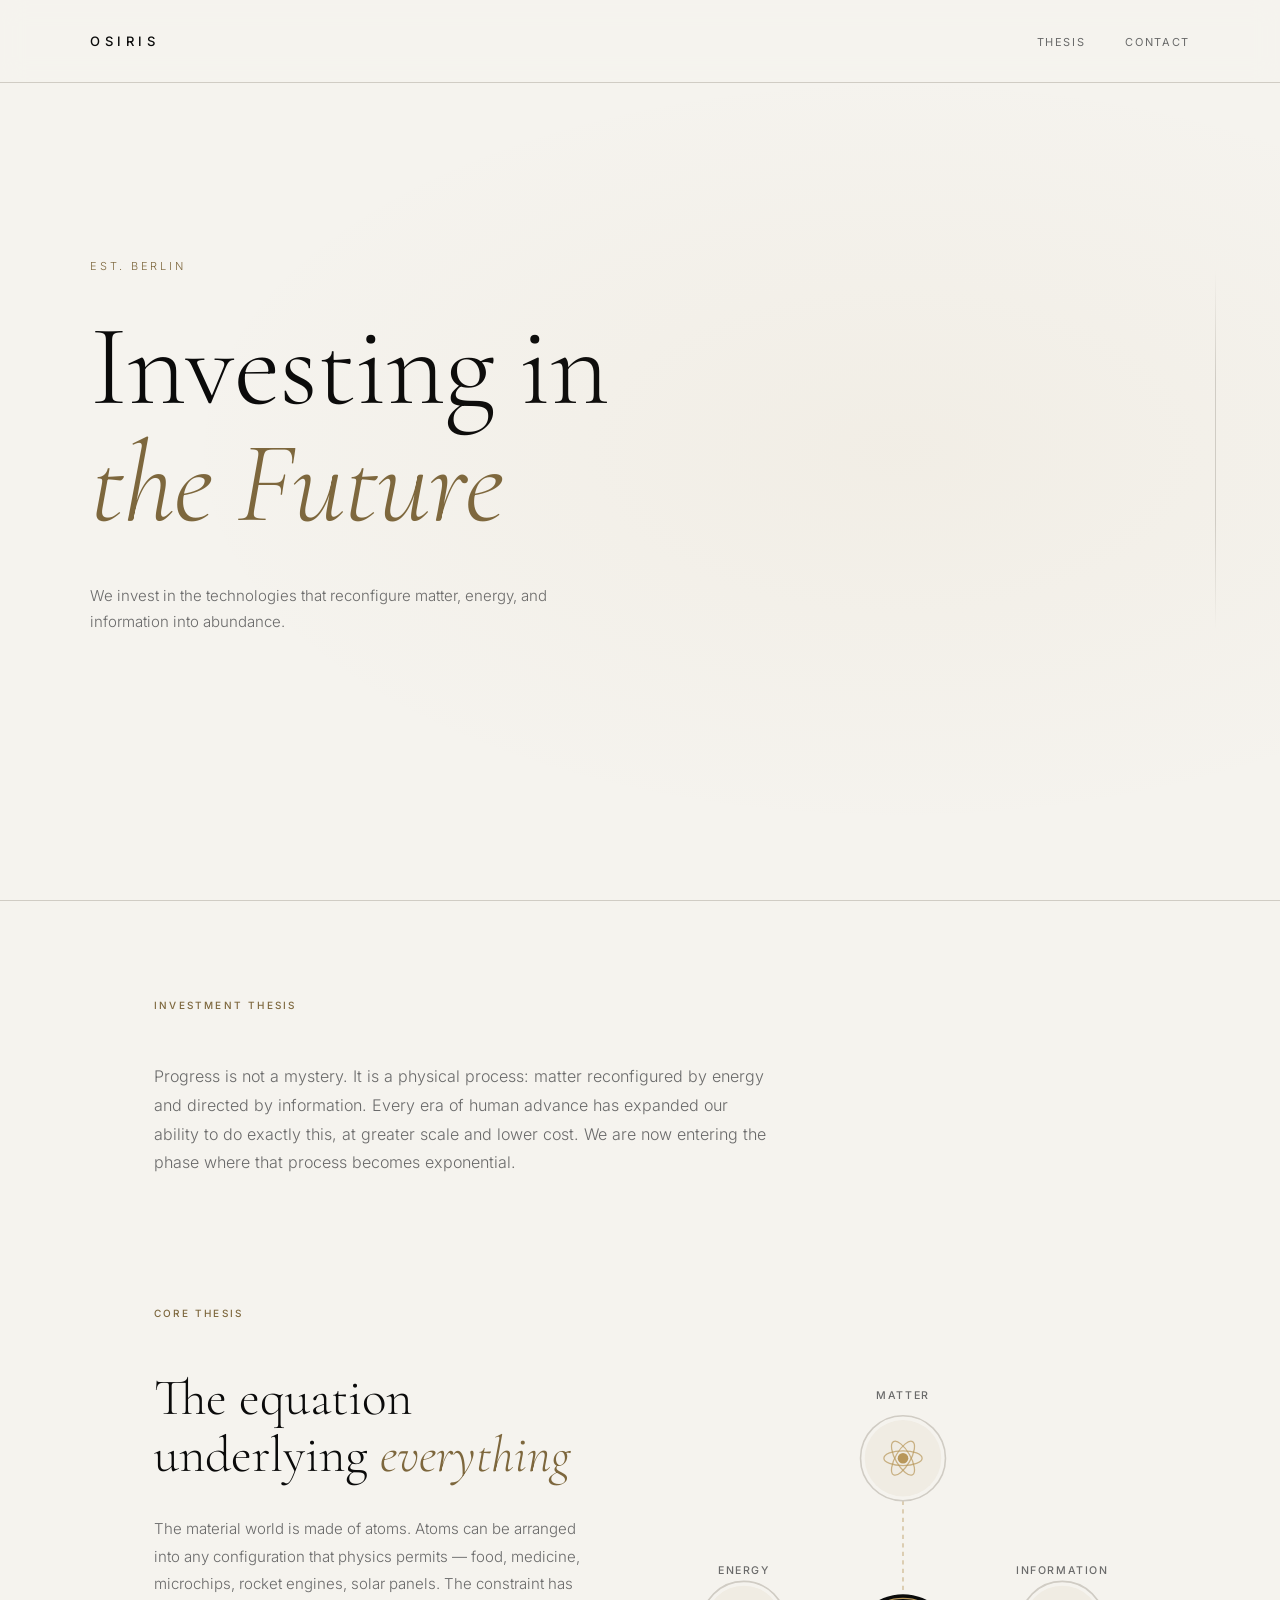
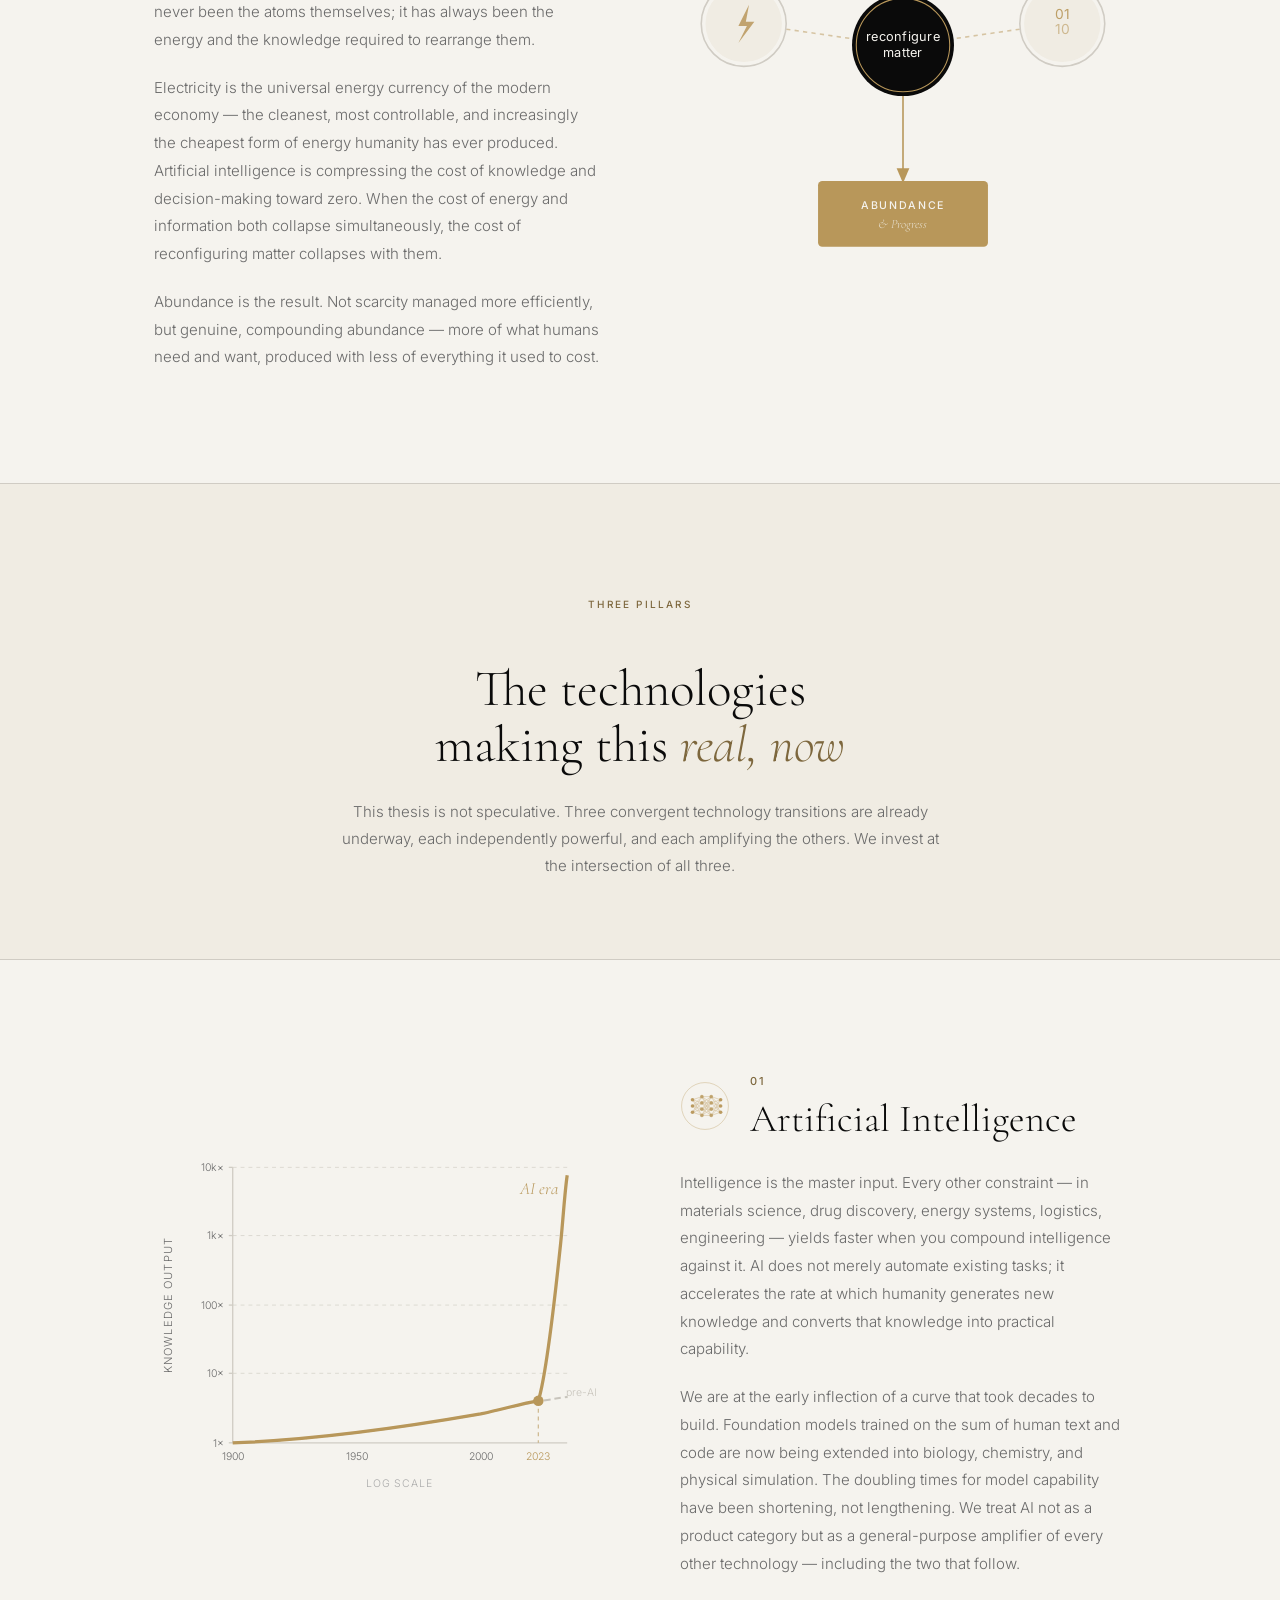
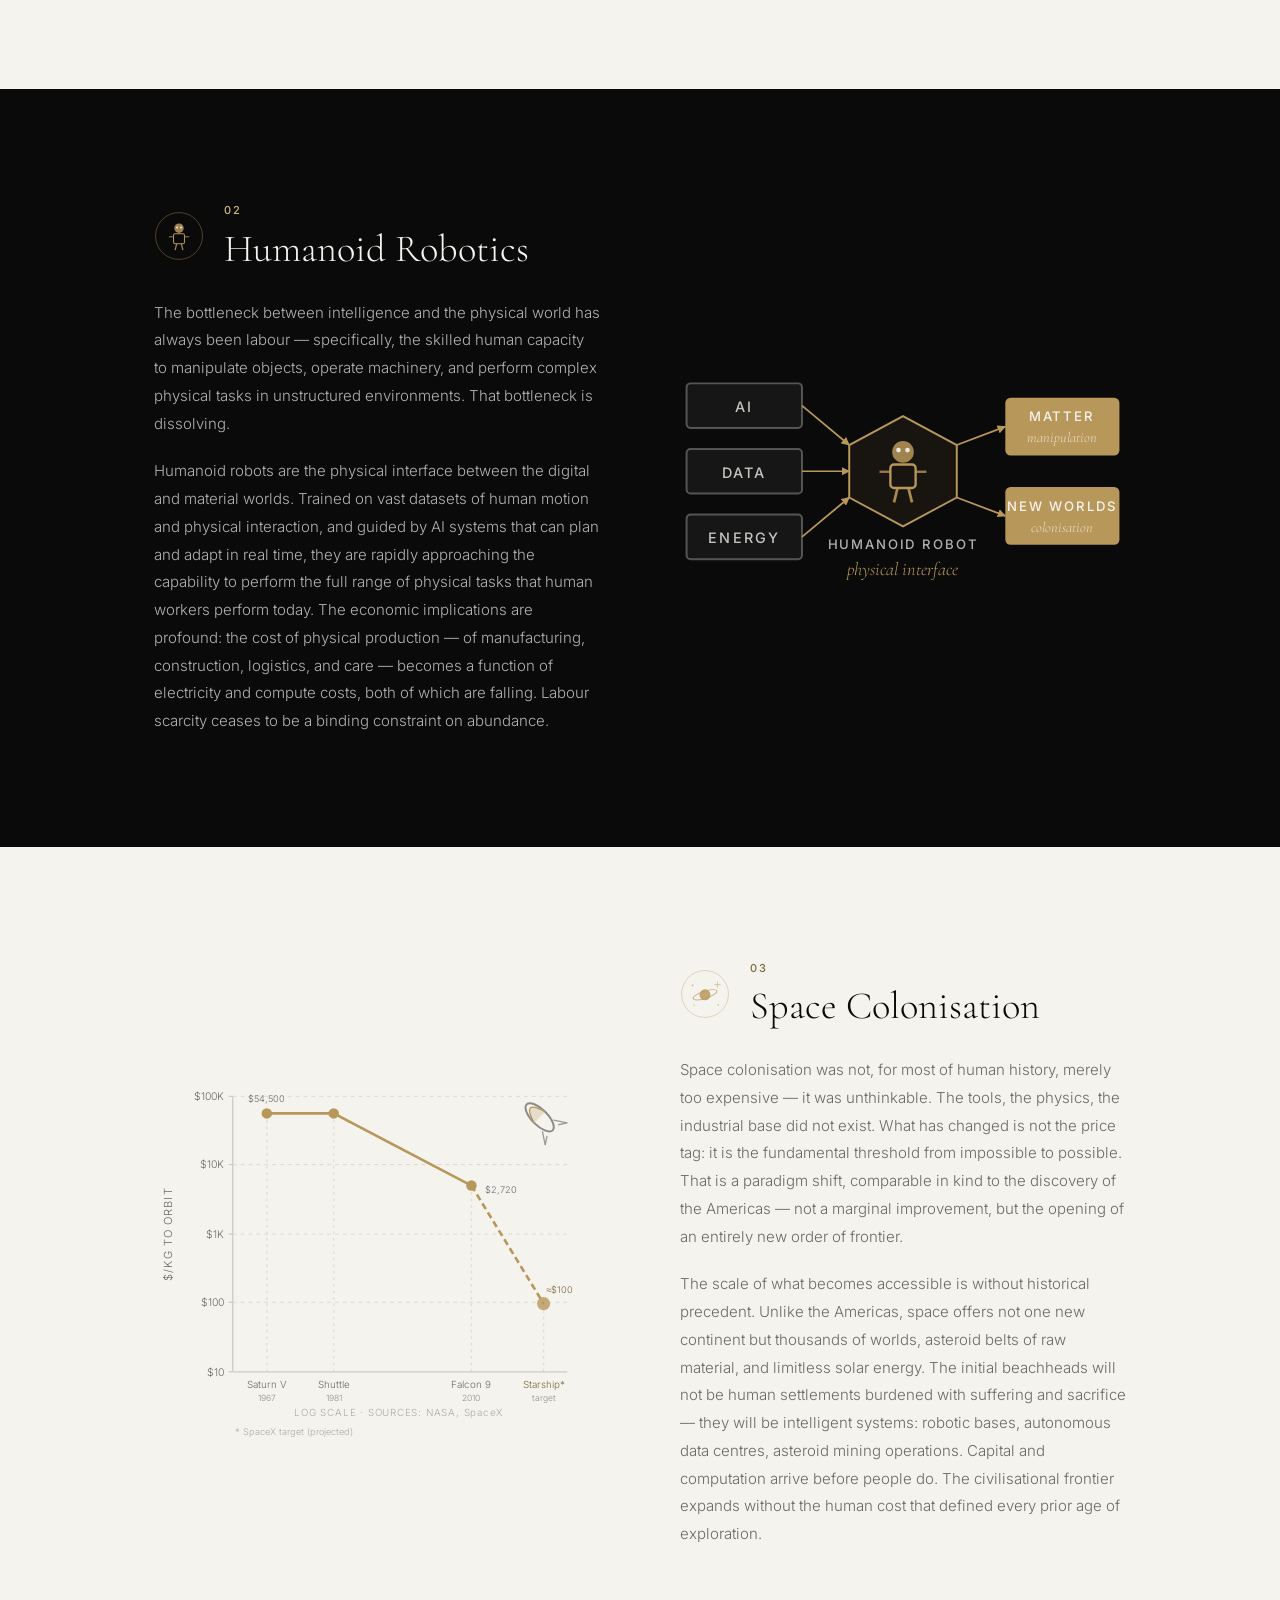
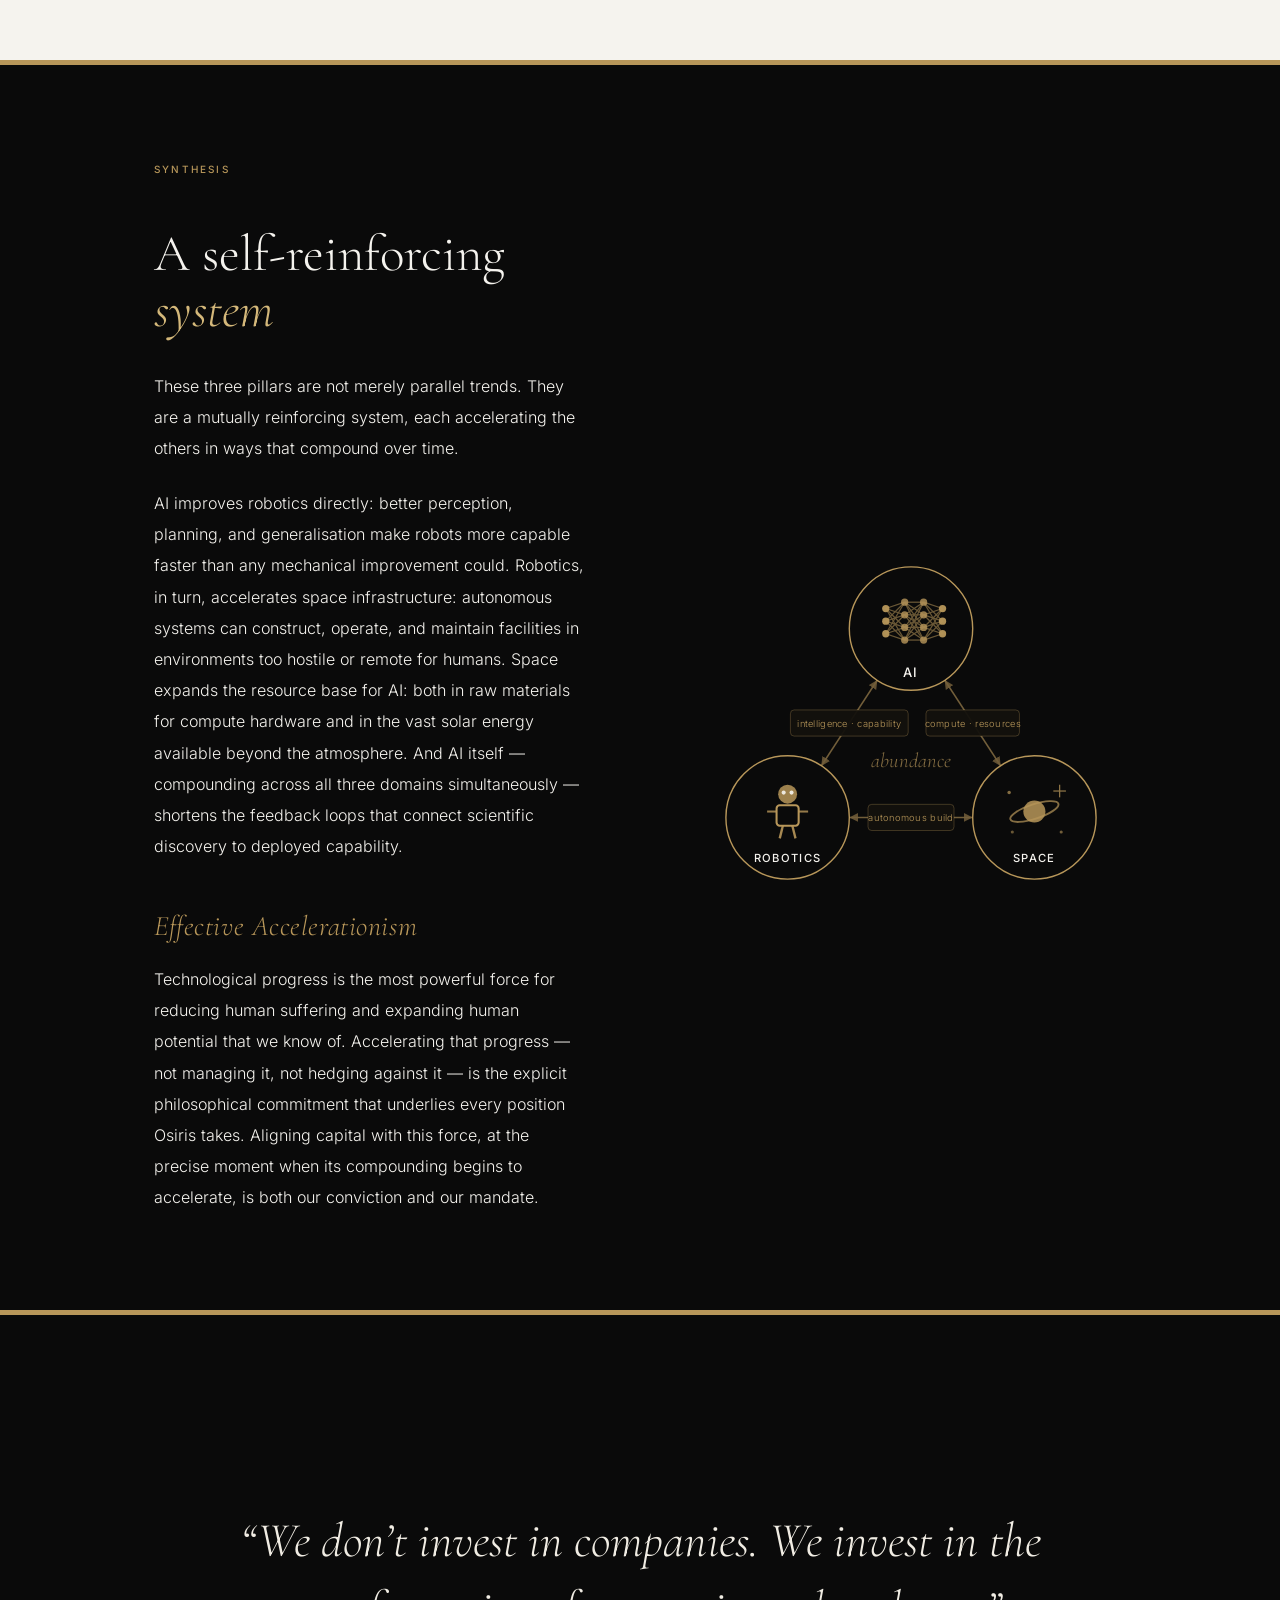
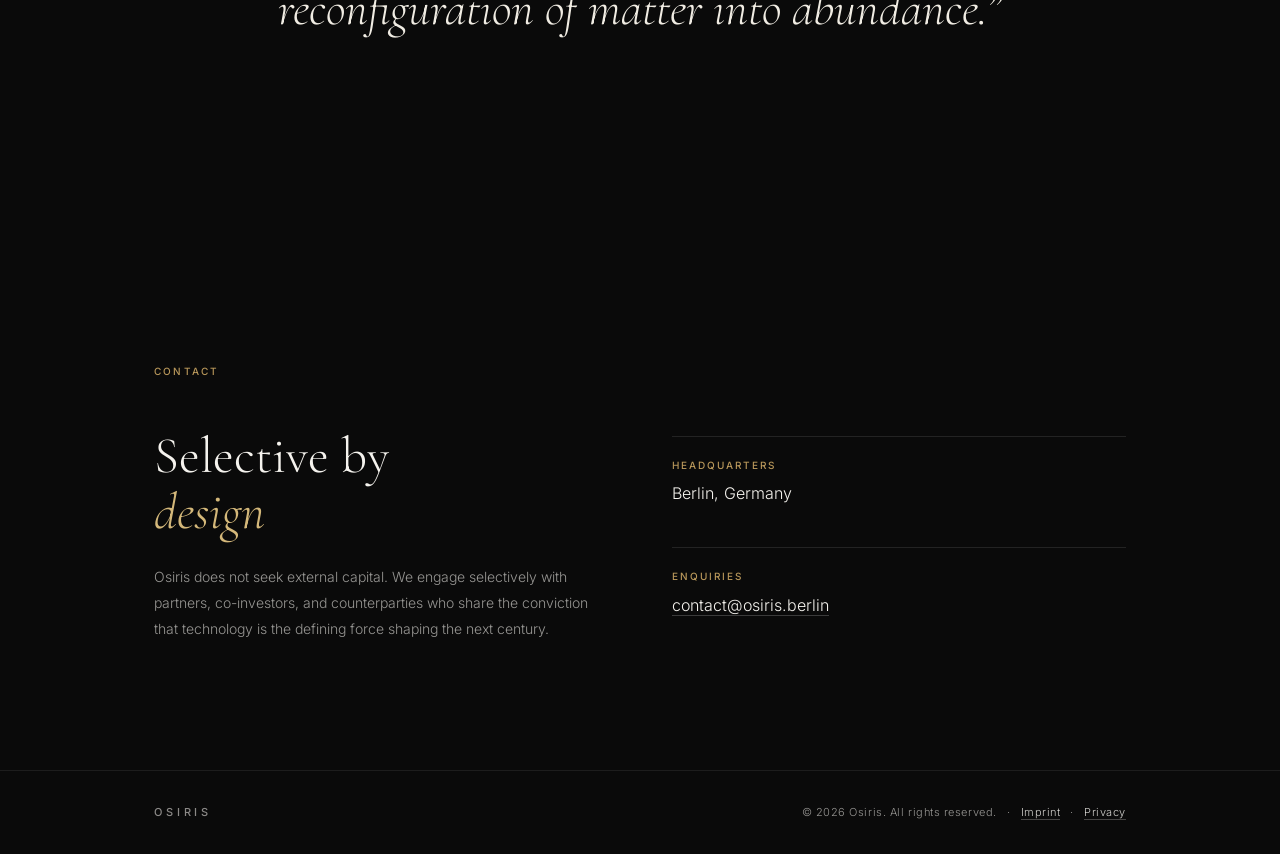
==== commit b2564481: "Close the gap between the Abundance arrow and its box The output arrow's tip still sat ~2px above th" ====
--- a/index.html
+++ b/index.html
@@ -234,8 +234,8 @@
                 <line x1="210" y1="94"  x2="210" y2="182" stroke="#b8975a" stroke-width="1.5" stroke-dasharray="4 4" opacity="0.5"/>
                 <line x1="100" y1="215" x2="162" y2="224" stroke="#b8975a" stroke-width="1.5" stroke-dasharray="4 4" opacity="0.5"/>
                 <line x1="320" y1="215" x2="258" y2="224" stroke="#b8975a" stroke-width="1.5" stroke-dasharray="4 4" opacity="0.5"/>
-                <line x1="210" y1="278" x2="210" y2="344" stroke="#b8975a" stroke-width="1.5"/>
-                <polygon points="210,356 204,342 216,342" fill="#b8975a"/>
+                <line x1="210" y1="278" x2="210" y2="348" stroke="#b8975a" stroke-width="1.5"/>
+                <polygon points="210,360 204,346 216,346" fill="#b8975a"/>
 
                 <circle cx="210" cy="54" r="40" fill="none" stroke="#d0ccc4" stroke-width="1.5"/>
                 <circle cx="210" cy="54" r="36" fill="#f0ece3"/>
